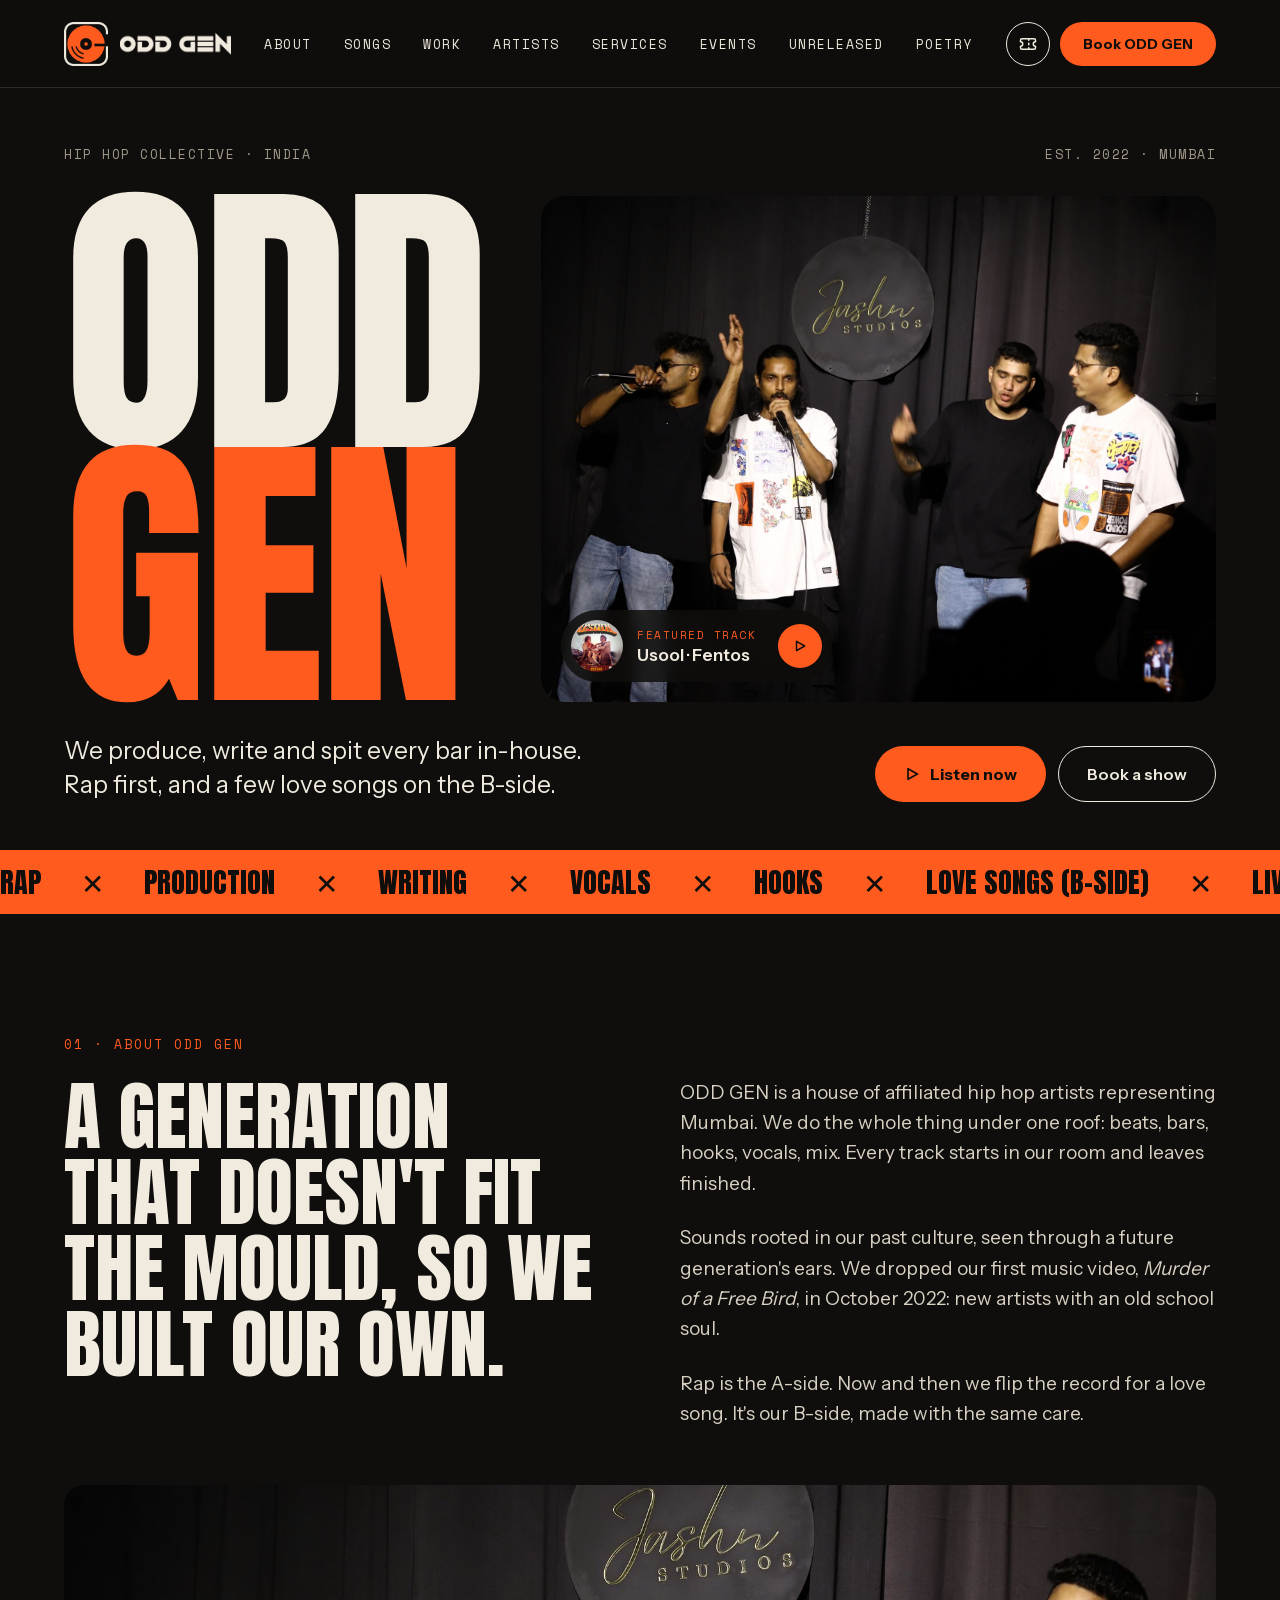
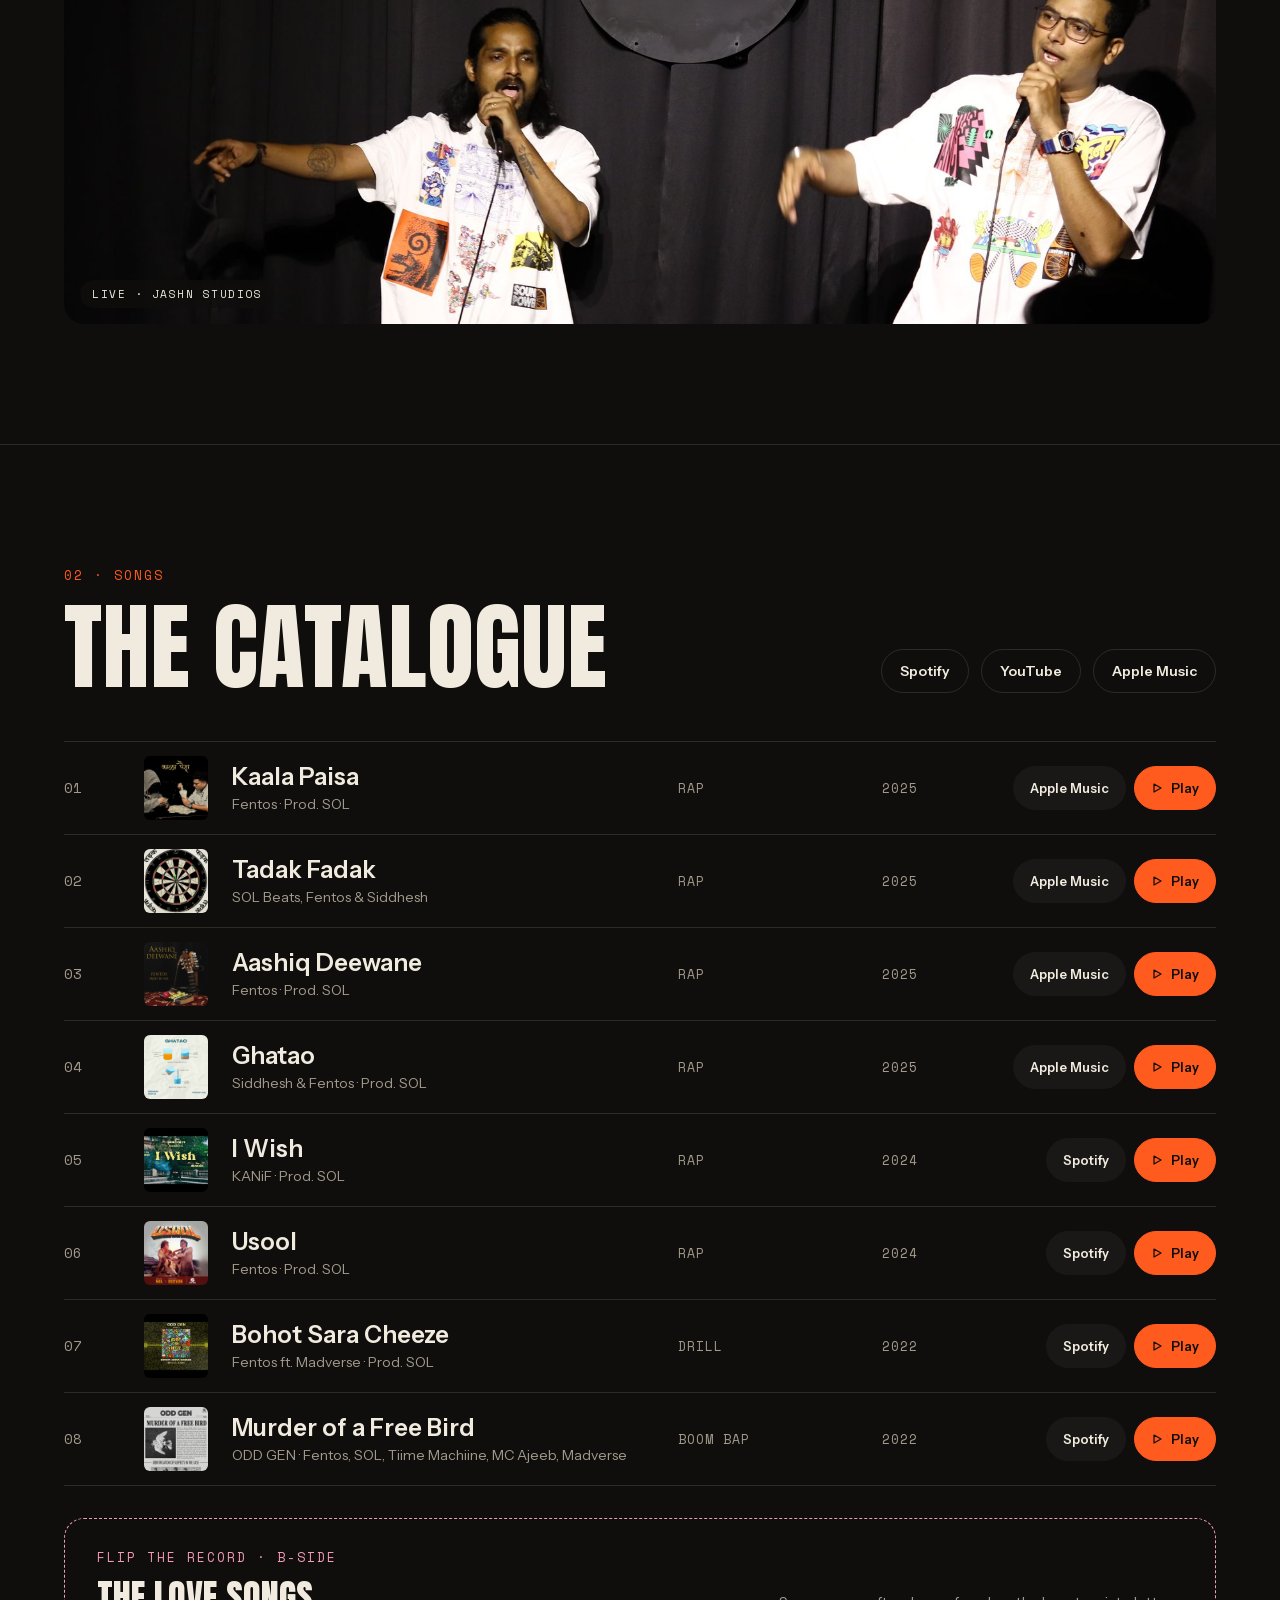
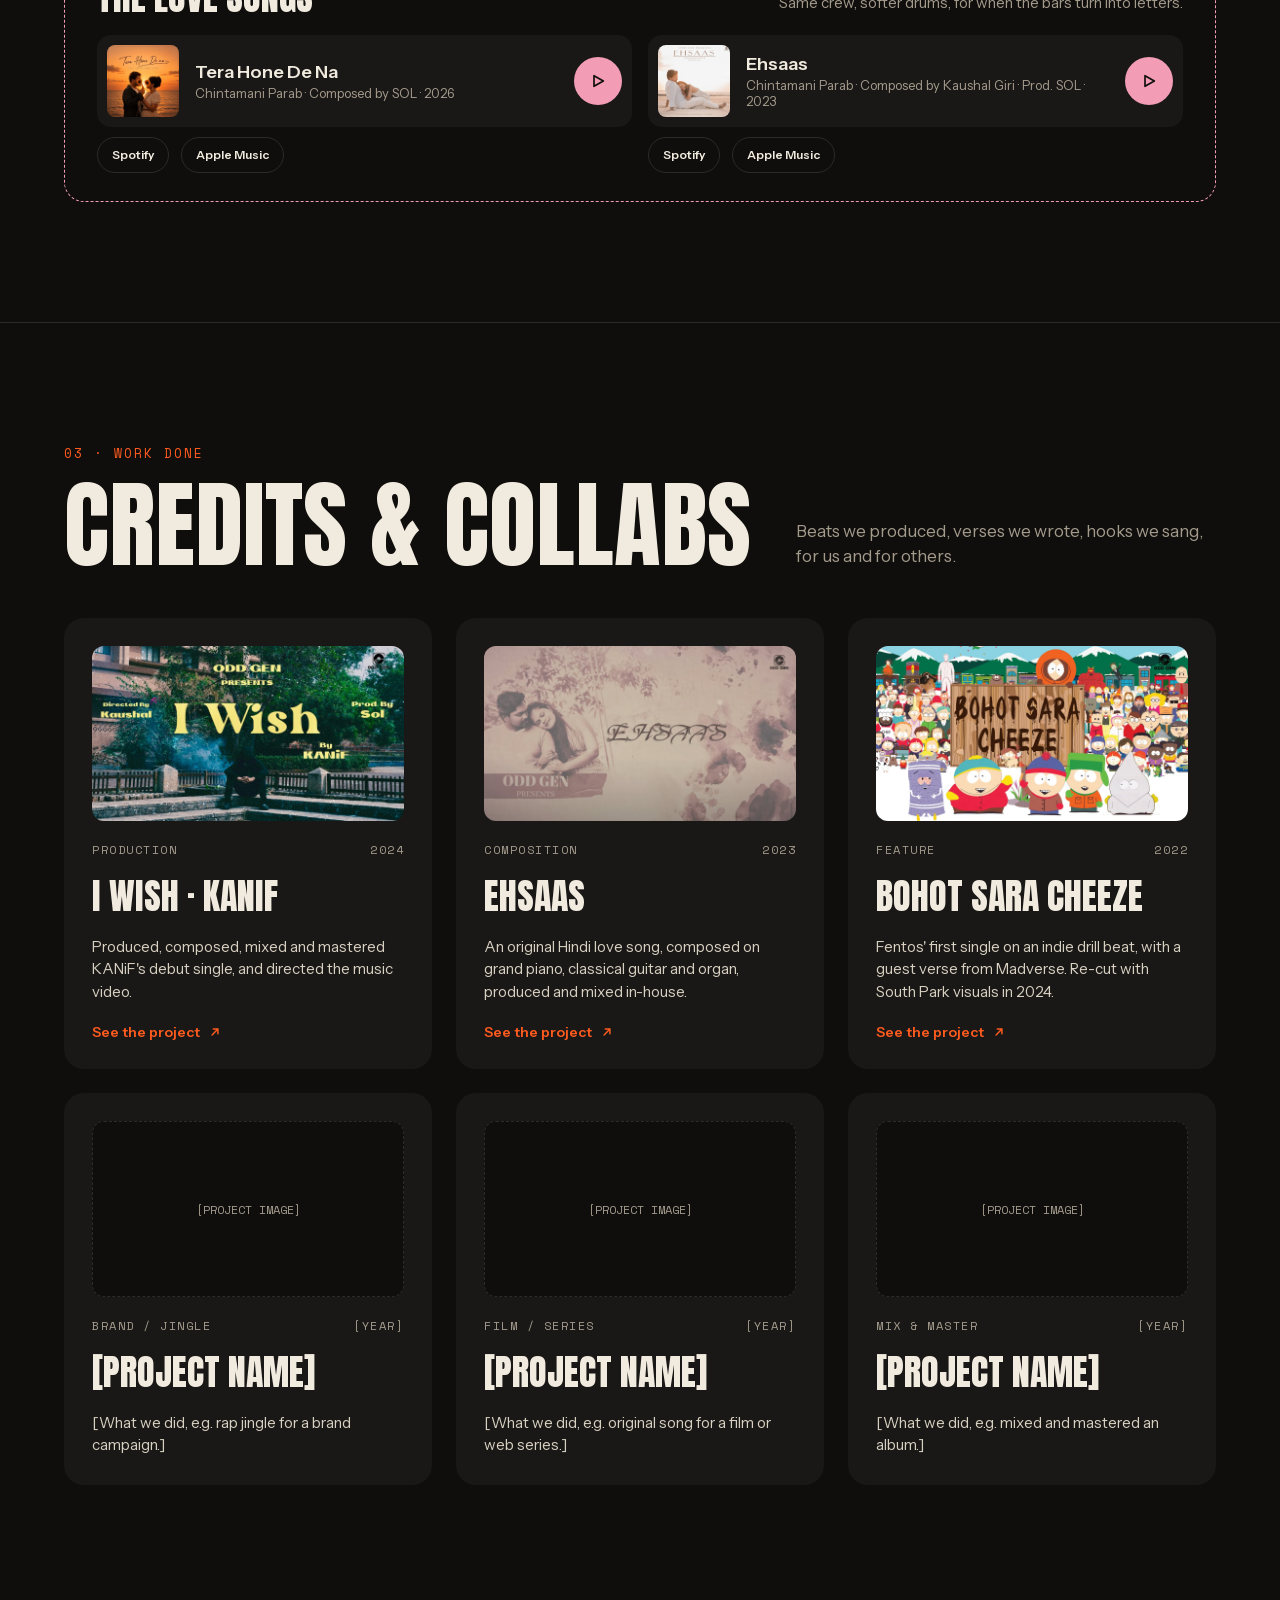
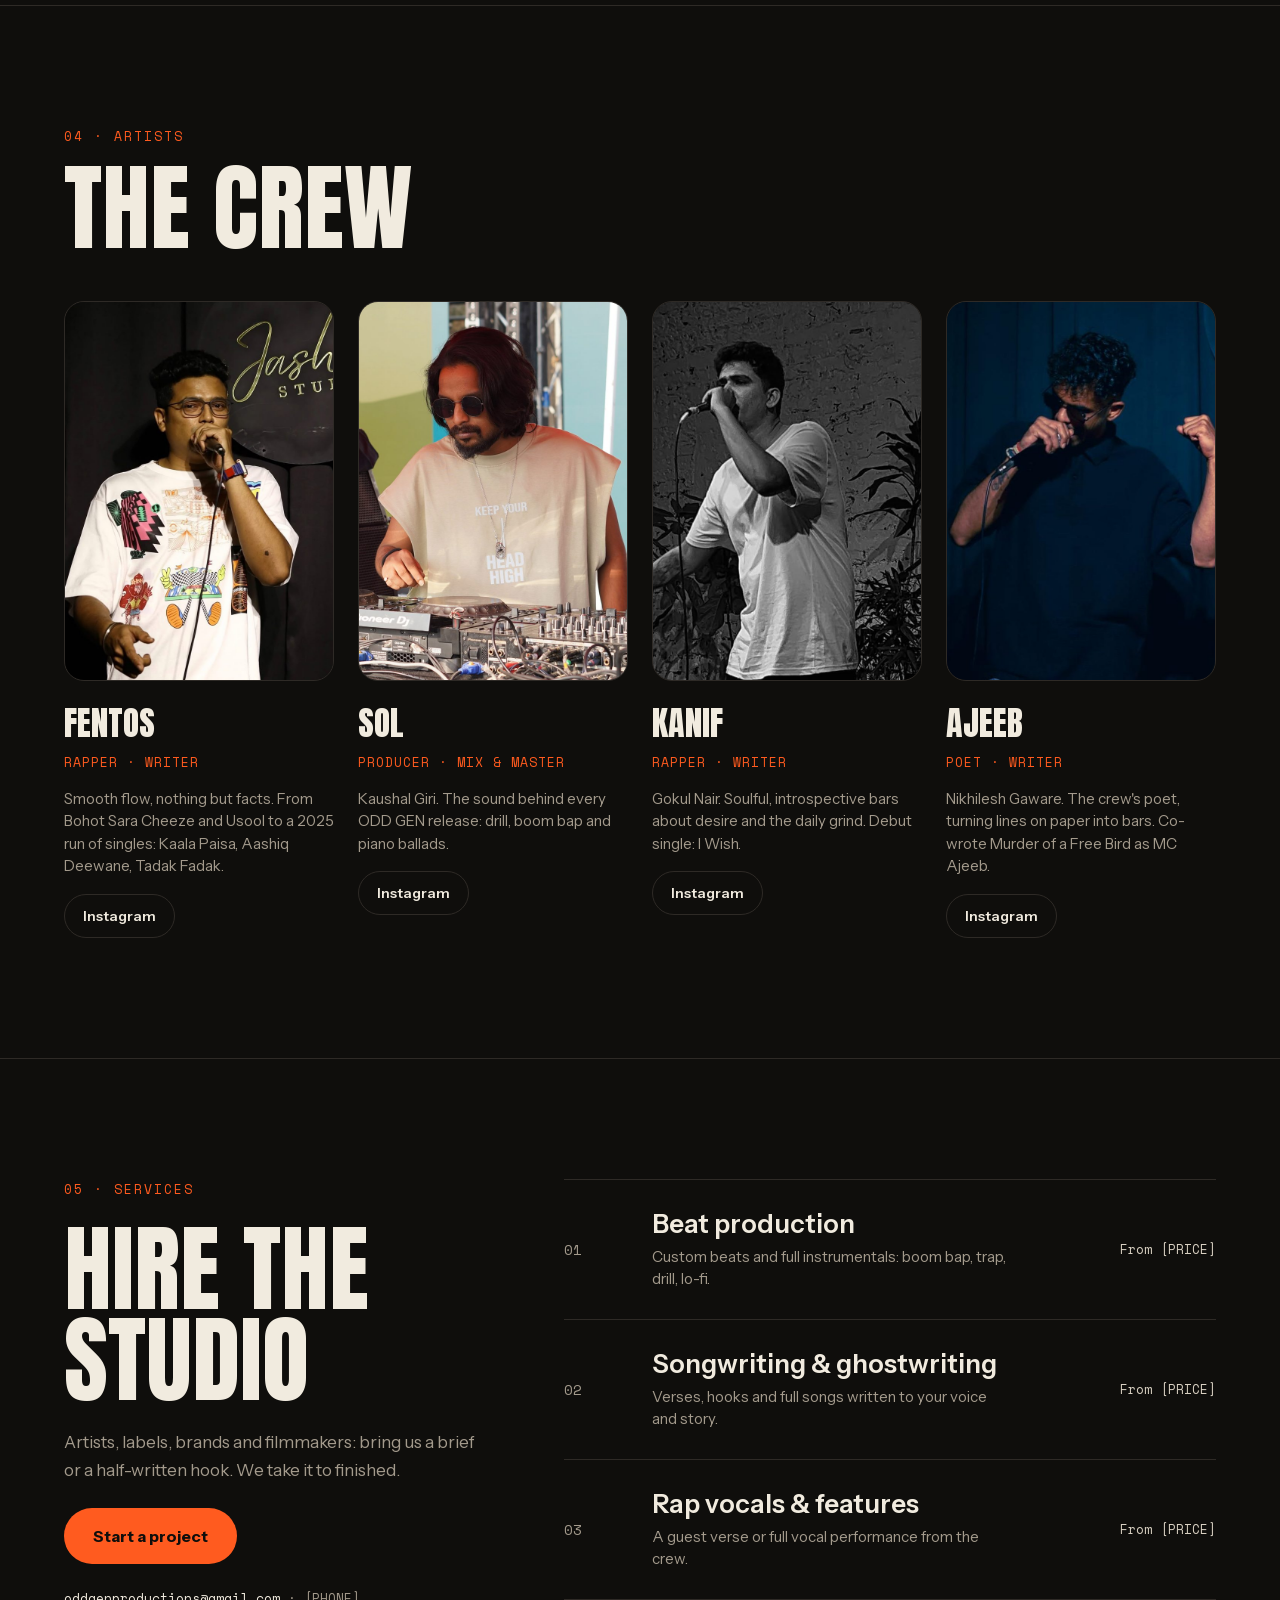
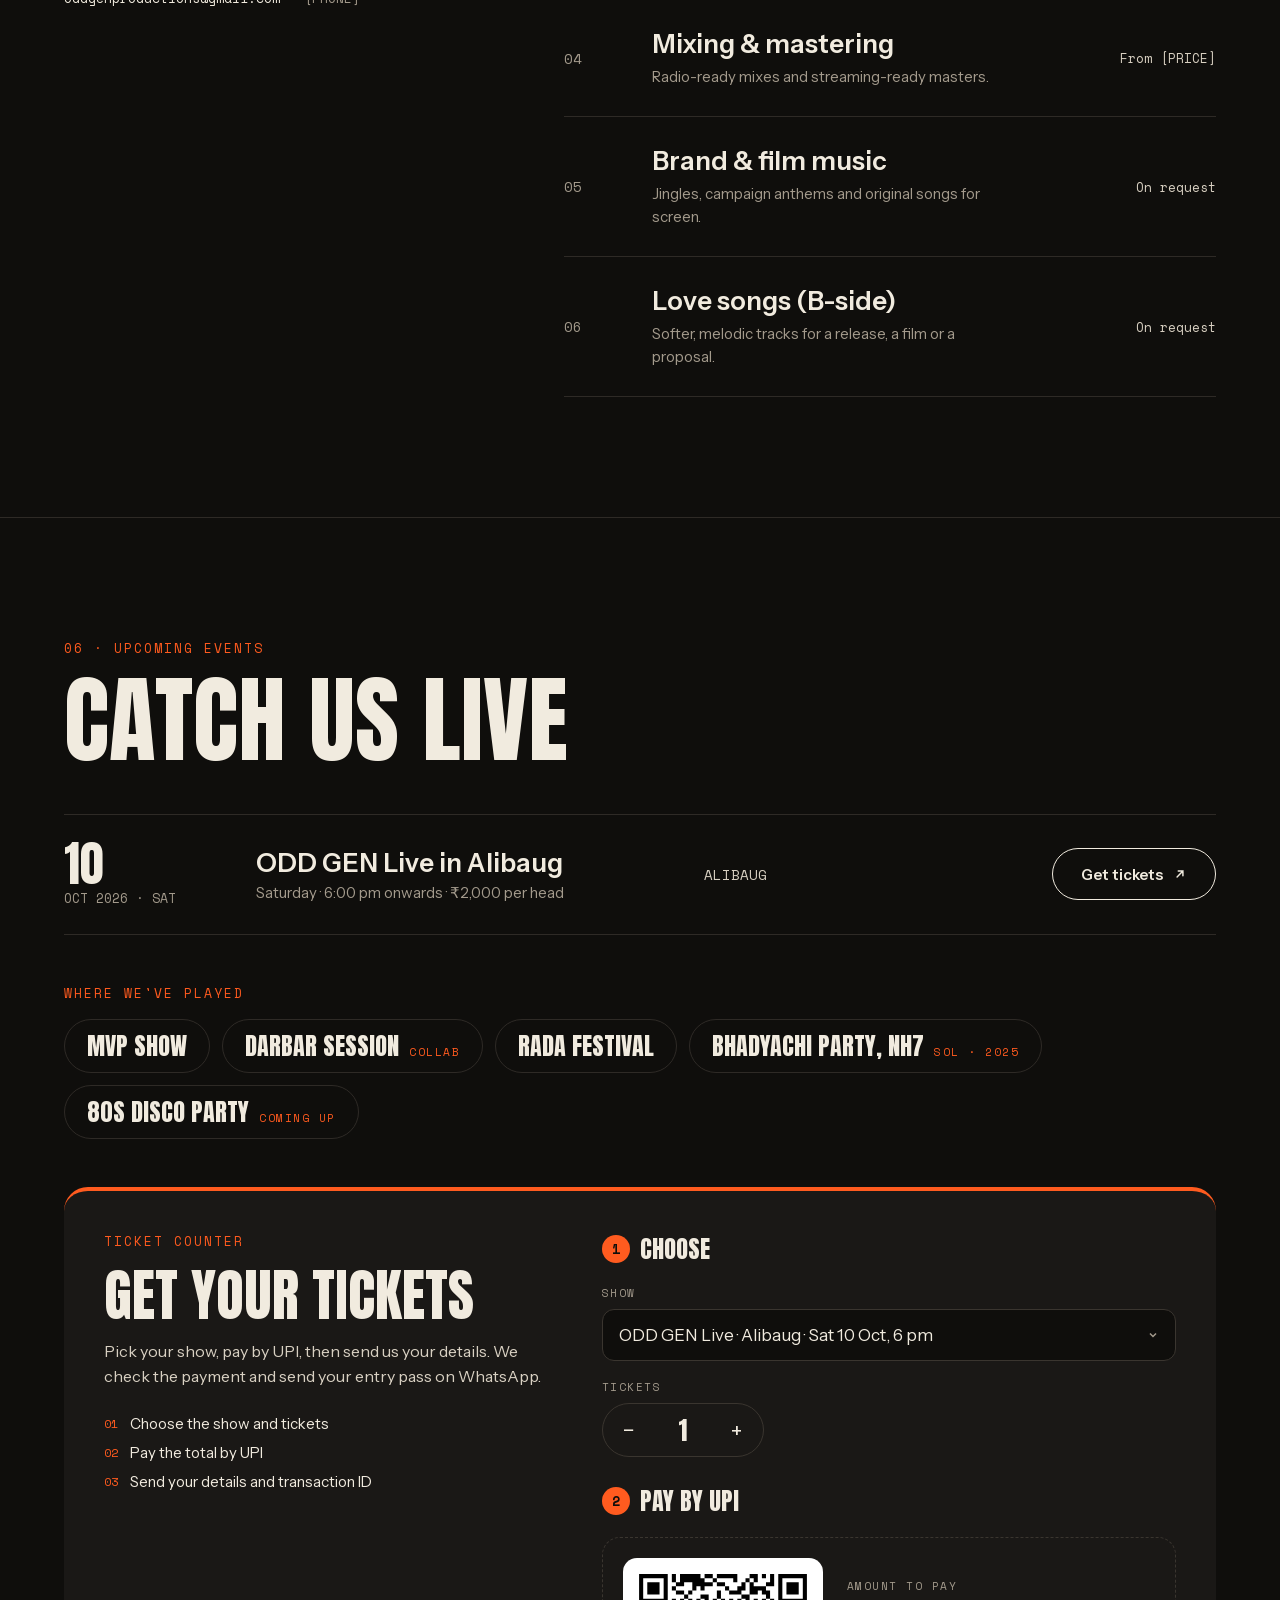
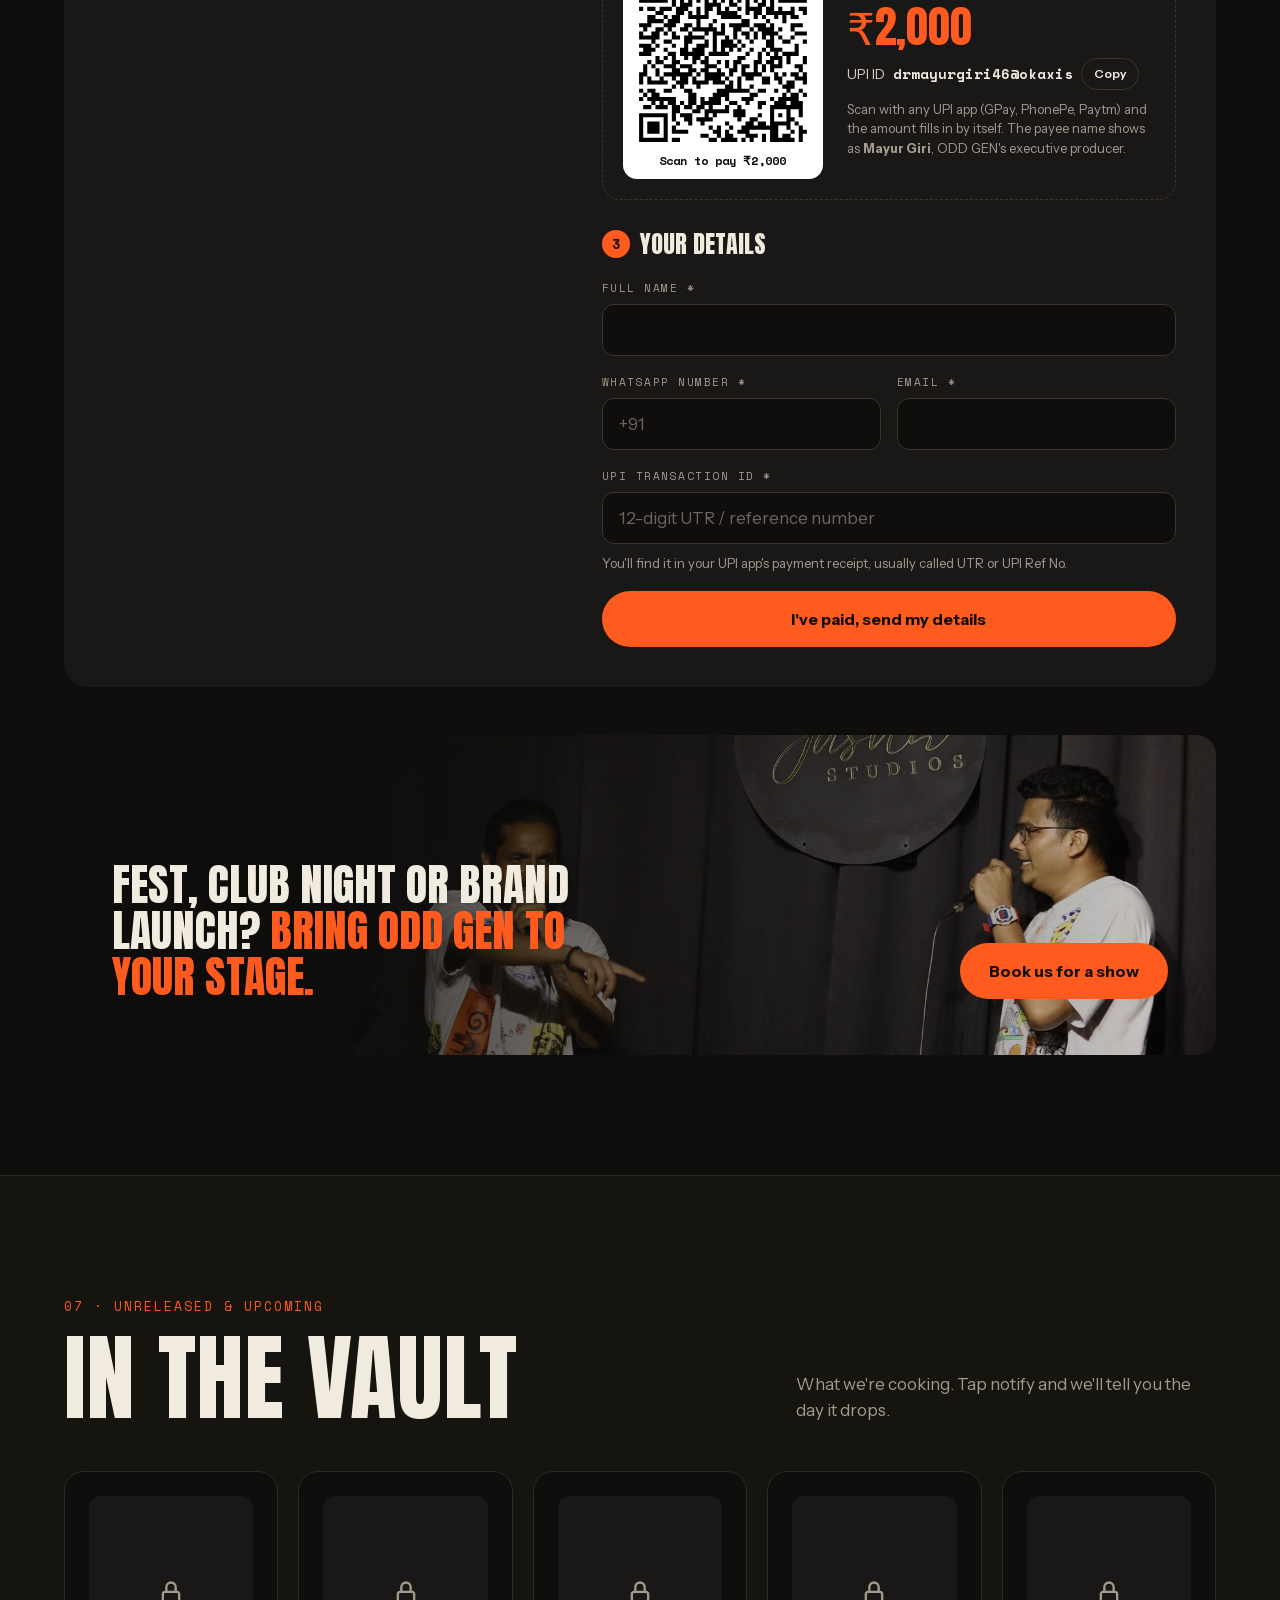
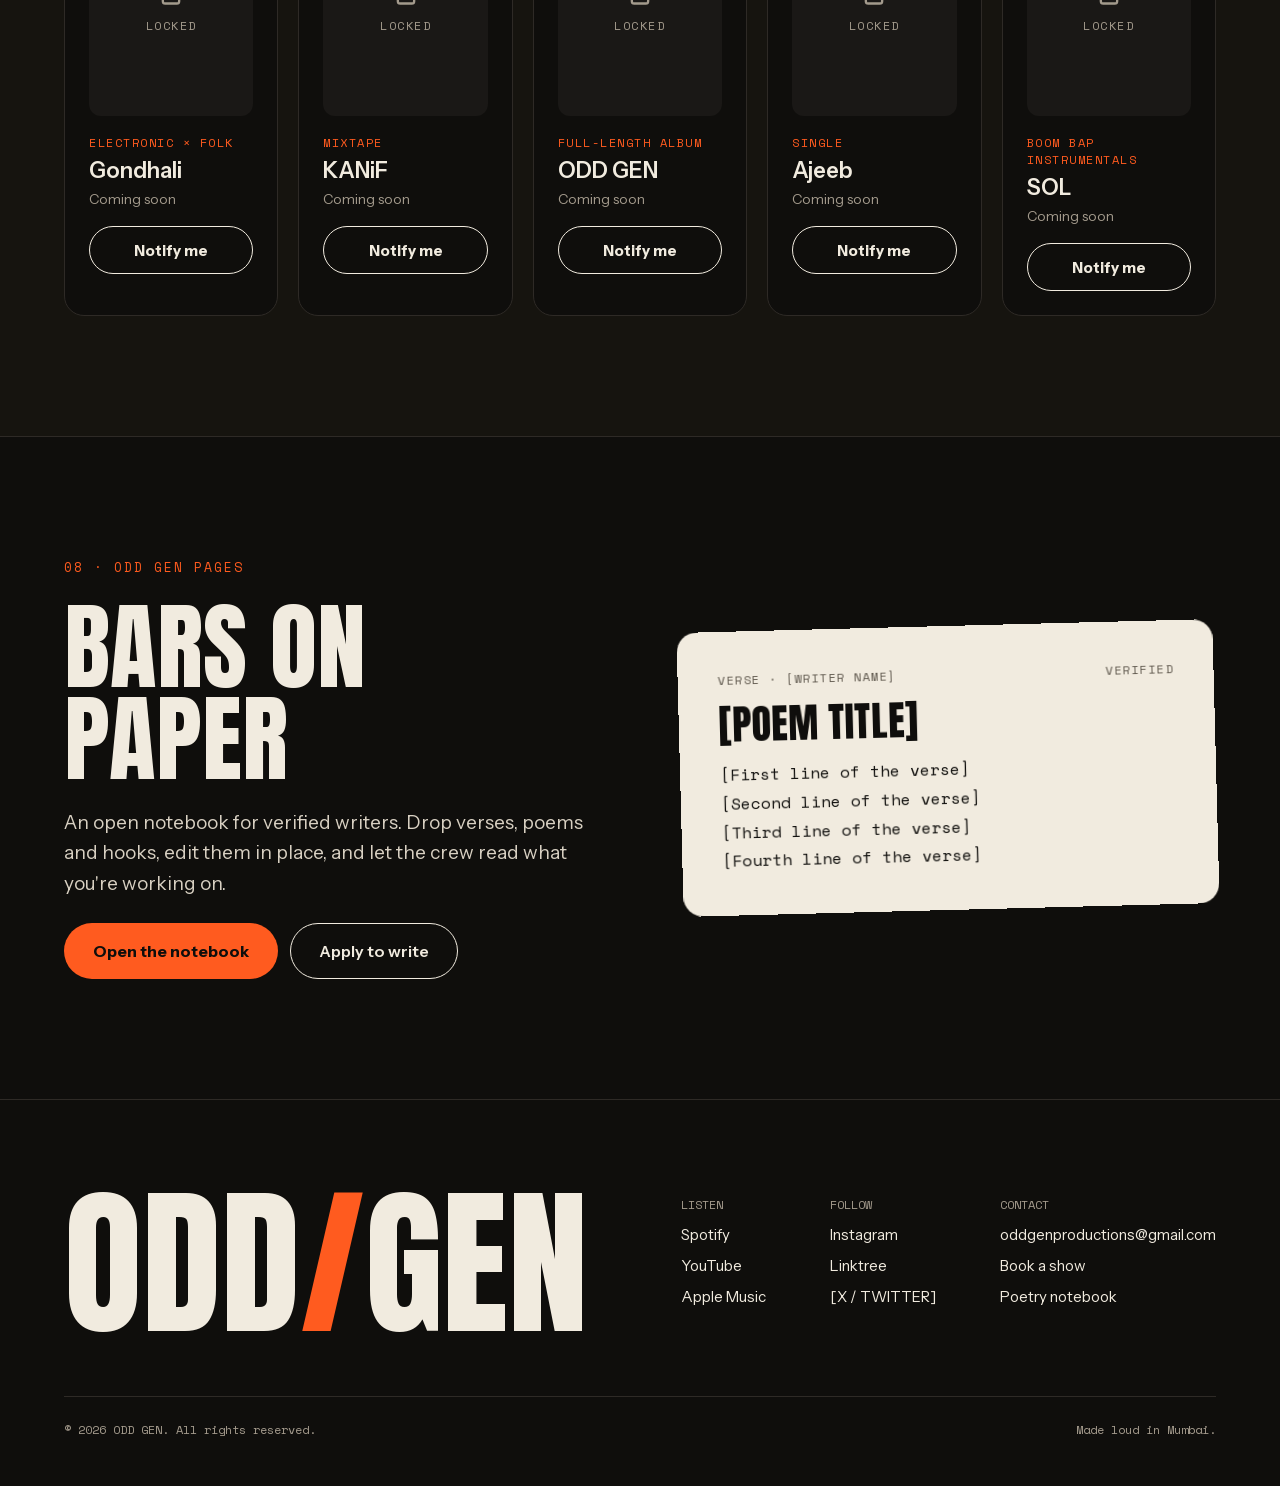
==== index.html @ 3bffc8e1 "Rebalance About: text beside the headline, photo as a full-width banner Co-Authored-By: Claude Opus " ====
<!DOCTYPE html>
<html lang="en">
<head>
<meta charset="utf-8">
<meta name="viewport" content="width=device-width, initial-scale=1">
<title>ODD GEN | Hip hop collective, Mumbai</title>
<meta name="description" content="ODD GEN is a hip hop collective from Mumbai. We produce, write and spit every bar in-house. Rap first, and a few love songs on the B-side.">
<meta property="og:title" content="ODD GEN">
<meta property="og:description" content="Hip hop collective from Mumbai. Beats, bars, hooks, vocals, mix: all in-house.">
<meta property="og:image" content="https://oddgen.in/assets/live-crew.jpg">
<meta property="og:url" content="https://oddgen.in/">
<meta property="og:type" content="website">
<meta name="twitter:card" content="summary_large_image">
<link rel="canonical" href="https://oddgen.in/">
<meta name="theme-color" content="#0F0E0C">
<script>
try {
  if (!matchMedia('(prefers-reduced-motion: reduce)').matches && !sessionStorage.getItem('og-intro')) {
    document.documentElement.classList.add('intro-on', 'intro-hero');
    sessionStorage.setItem('og-intro', '1');
  }
} catch (e) {}
</script>
<link rel="icon" type="image/png" href="assets/favicon.png">
<link rel="apple-touch-icon" href="assets/logo-full.png">
<link rel="stylesheet" href="styles.css?v=202610050030">
</head>
<body>

<!-- INTRO -->
<div class="intro" aria-hidden="true">
  <div class="intro-logo">
    <span class="mark"><span class="mark-frame"></span><span class="mark-disc"></span></span>
    <span class="wordmark"></span>
    <span class="intro-bar"></span>
  </div>
</div>

<!-- NAV -->
<header class="site-header">
  <a href="#top" class="logo" aria-label="ODD GEN · home"><span class="mark" aria-hidden="true"><span class="mark-frame"></span><span class="mark-disc"></span></span><span class="wordmark" aria-hidden="true"></span></a>
  <nav class="site-nav" aria-label="Main">
    <a href="#about">About</a>
    <a href="#songs">Songs</a>
    <a href="#work">Work</a>
    <a href="#artists">Artists</a>
    <a href="#services">Services</a>
    <a href="#events">Events</a>
    <a href="#unreleased">Unreleased</a>
    <a href="poetry.html">Poetry</a>
  </nav>
  <div class="header-actions">
    <a href="#tickets" class="btn btn-ghost header-tickets" aria-label="Get tickets"><svg width="18" height="18" viewBox="0 0 24 24" fill="none" stroke="currentColor" stroke-width="2" stroke-linecap="round" stroke-linejoin="round" aria-hidden="true"><path d="M2 9a3 3 0 0 1 0 6v2a2 2 0 0 0 2 2h16a2 2 0 0 0 2-2v-2a3 3 0 0 1 0-6V7a2 2 0 0 0-2-2H4a2 2 0 0 0-2 2Z"/><path d="M13 5v2M13 17v2M13 11v2"/></svg><span>Get tickets</span></a>
    <a href="book.html" class="btn btn-accent header-cta">Book ODD GEN</a>
  </div>
  <button type="button" class="menu-btn" aria-label="Open menu" aria-expanded="false" aria-controls="mobile-menu">
    <svg width="20" height="20" viewBox="0 0 24 24" fill="none" stroke="currentColor" stroke-width="2" stroke-linecap="round" aria-hidden="true"><path d="M4 7h16M4 12h16M4 17h16"/></svg>
  </button>
</header>
<nav id="mobile-menu" class="mobile-menu" aria-label="Mobile">
  <a href="#about">About</a>
  <a href="#songs">Songs</a>
  <a href="#work">Work</a>
  <a href="#artists">Artists</a>
  <a href="#services">Services</a>
  <a href="#events">Events</a>
  <a href="#unreleased">Unreleased</a>
  <a href="poetry.html">Poetry</a>
  <a href="#tickets">Tickets</a>
  <a href="book.html" class="btn btn-accent">Book ODD GEN</a>
</nav>

<main>
<!-- HERO -->
<section id="top" class="hero">
  <div class="hero-meta">
    <span>Hip hop collective · India</span>
    <span>Est. 2022 · Mumbai</span>
  </div>
  <div class="hero-main">
    <h1>Odd<br><span class="accent">Gen</span></h1>
    <figure class="hero-photo">
      <img src="assets/live-crew.jpg" alt="The ODD GEN crew performing live at Jashn Studios">
      <button type="button" class="now-playing" data-video="Au12mCFmD40" data-title="FENTOS · Usool">
        <img src="assets/covers/usool.jpg" alt="">
        <span><span class="np-label">Featured track</span><span class="np-title">Usool · Fentos</span></span>
        <span class="icon-btn np-play" aria-hidden="true"><svg width="14" height="14" viewBox="0 0 24 24" fill="none" stroke="currentColor" stroke-width="2.5" stroke-linejoin="round"><path d="M6 4l14 8-14 8z"/></svg></span>
      </button>
    </figure>
  </div>
  <div class="hero-foot">
    <p>We produce, write and spit every bar in-house. Rap first, and a few love songs on the B-side.</p>
    <div class="hero-actions">
      <a href="#songs" class="btn btn-accent"><svg width="16" height="16" viewBox="0 0 24 24" fill="none" stroke="currentColor" stroke-width="2.5" stroke-linejoin="round" aria-hidden="true"><path d="M6 4l14 8-14 8z"/></svg>Listen now</a>
      <a href="book.html" class="btn btn-ghost">Book a show</a>
    </div>
  </div>
</section>

<!-- TICKER -->
<div class="ticker" aria-hidden="true">
  <div class="ticker-track">
    <span>Rap</span><span>✕</span><span>Production</span><span>✕</span><span>Writing</span><span>✕</span><span>Vocals</span><span>✕</span><span>Hooks</span><span>✕</span><span>Love songs (B-side)</span><span>✕</span><span>Live</span><span>✕</span>
    <span>Rap</span><span>✕</span><span>Production</span><span>✕</span><span>Writing</span><span>✕</span><span>Vocals</span><span>✕</span><span>Hooks</span><span>✕</span><span>Love songs (B-side)</span><span>✕</span><span>Live</span><span>✕</span>
  </div>
</div>

<!-- ABOUT -->
<section id="about" class="section about">
  <div style="display:flex;flex-direction:column;gap:24px">
    <div class="eyebrow">01 · About ODD GEN</div>
    <h2>A generation that doesn't fit the mould, so we built our own.</h2>
  </div>
  <div class="about-copy">
    <p>ODD GEN is a house of affiliated hip hop artists representing Mumbai. We do the whole thing under one roof: beats, bars, hooks, vocals, mix. Every track starts in our room and leaves finished.</p>
    <p>Sounds rooted in our past culture, seen through a future generation's ears. We dropped our first music video, <em>Murder of a Free Bird</em>, in October 2022: new artists with an old school soul.</p>
    <p>Rap is the A-side. Now and then we flip the record for a love song. It's our B-side, made with the same care.</p>
  </div>
  <figure class="photo about-photo"><img src="assets/live-duo.jpg" alt="Two ODD GEN artists trading verses on stage" loading="lazy"><figcaption>Live · Jashn Studios</figcaption></figure>
</section>

<!-- SONGS -->
<section id="songs" class="section">
  <div class="section-head">
    <div>
      <div class="eyebrow">02 · Songs</div>
      <h2 class="h-xl">The catalogue</h2>
    </div>
    <div class="platforms">
      <a class="pill" href="https://open.spotify.com/search/ODD%20GEN" target="_blank" rel="noopener">Spotify</a>
      <a class="pill" href="https://www.youtube.com/playlist?list=PLjOAgiTcfk_no54uvp8D4VbUDnW-oP8Vu" target="_blank" rel="noopener">YouTube</a>
      <a class="pill" href="https://music.apple.com/in/search?term=ODD%20GEN" target="_blank" rel="noopener">Apple Music</a>
    </div>
  </div>

  <div class="tracks">
    <div class="track">
      <div class="track-n">01</div>
      <button type="button" class="track-thumb" data-video="KUOtUF87R2Y" data-title="FENTOS · Kaala Paisa"><img src="assets/covers/kaala-paisa.jpg" alt="Play Kaala Paisa" loading="lazy"></button>
      <div><div class="track-title">Kaala Paisa</div><div class="track-credit">Fentos · Prod. SOL</div></div>
      <div class="track-kind">Rap</div>
      <div class="track-year">2025</div>
      <div class="track-actions">
        <a class="pill pill-solid" href="https://music.apple.com/in/album/kaala-paisa/1838008343?i=1838008345" target="_blank" rel="noopener">Apple Music</a>
        <button type="button" class="pill pill-solid play" data-video="KUOtUF87R2Y" data-title="FENTOS · Kaala Paisa"><svg width="12" height="12" viewBox="0 0 24 24" fill="none" stroke="currentColor" stroke-width="2.5" stroke-linejoin="round" aria-hidden="true"><path d="M6 4l14 8-14 8z"/></svg>Play</button>
        <button type="button" class="icon-btn pill-solid" aria-label="Play Kaala Paisa" data-video="KUOtUF87R2Y" data-title="FENTOS · Kaala Paisa"><svg width="14" height="14" viewBox="0 0 24 24" fill="none" stroke="currentColor" stroke-width="2.5" stroke-linejoin="round" aria-hidden="true"><path d="M6 4l14 8-14 8z"/></svg></button>
      </div>
    </div>
    <div class="track">
      <div class="track-n">02</div>
      <button type="button" class="track-thumb" data-video="vntExGPKAhA" data-title="SOL Beats, Fentos &amp; Siddhesh · Tadak Fadak"><img src="assets/covers/tadak-fadak.jpg" alt="Play Tadak Fadak" loading="lazy"></button>
      <div><div class="track-title">Tadak Fadak</div><div class="track-credit">SOL Beats, Fentos &amp; Siddhesh</div></div>
      <div class="track-kind">Rap</div>
      <div class="track-year">2025</div>
      <div class="track-actions">
        <a class="pill pill-solid" href="https://music.apple.com/in/album/tadak-fadak/1820405159?i=1820405160" target="_blank" rel="noopener">Apple Music</a>
        <button type="button" class="pill pill-solid play" data-video="vntExGPKAhA" data-title="SOL Beats, Fentos &amp; Siddhesh · Tadak Fadak"><svg width="12" height="12" viewBox="0 0 24 24" fill="none" stroke="currentColor" stroke-width="2.5" stroke-linejoin="round" aria-hidden="true"><path d="M6 4l14 8-14 8z"/></svg>Play</button>
        <button type="button" class="icon-btn pill-solid" aria-label="Play Tadak Fadak" data-video="vntExGPKAhA" data-title="SOL Beats, Fentos &amp; Siddhesh · Tadak Fadak"><svg width="14" height="14" viewBox="0 0 24 24" fill="none" stroke="currentColor" stroke-width="2.5" stroke-linejoin="round" aria-hidden="true"><path d="M6 4l14 8-14 8z"/></svg></button>
      </div>
    </div>
    <div class="track">
      <div class="track-n">03</div>
      <button type="button" class="track-thumb" data-video="TMkIa7NKzHs" data-title="FENTOS · Aashiq Deewane"><img src="assets/covers/aashiq-deewane.jpg" alt="Play Aashiq Deewane" loading="lazy"></button>
      <div><div class="track-title">Aashiq Deewane</div><div class="track-credit">Fentos · Prod. SOL</div></div>
      <div class="track-kind">Rap</div>
      <div class="track-year">2025</div>
      <div class="track-actions">
        <a class="pill pill-solid" href="https://music.apple.com/in/album/aashiq-deewane/1812306754?i=1812306755" target="_blank" rel="noopener">Apple Music</a>
        <button type="button" class="pill pill-solid play" data-video="TMkIa7NKzHs" data-title="FENTOS · Aashiq Deewane"><svg width="12" height="12" viewBox="0 0 24 24" fill="none" stroke="currentColor" stroke-width="2.5" stroke-linejoin="round" aria-hidden="true"><path d="M6 4l14 8-14 8z"/></svg>Play</button>
        <button type="button" class="icon-btn pill-solid" aria-label="Play Aashiq Deewane" data-video="TMkIa7NKzHs" data-title="FENTOS · Aashiq Deewane"><svg width="14" height="14" viewBox="0 0 24 24" fill="none" stroke="currentColor" stroke-width="2.5" stroke-linejoin="round" aria-hidden="true"><path d="M6 4l14 8-14 8z"/></svg></button>
      </div>
    </div>
    <div class="track">
      <div class="track-n">04</div>
      <button type="button" class="track-thumb" data-video="7YqGWq3Hs2A" data-title="Siddhesh &amp; Fentos · Ghatao"><img src="assets/covers/ghatao.jpg" alt="Play Ghatao" loading="lazy"></button>
      <div><div class="track-title">Ghatao</div><div class="track-credit">Siddhesh &amp; Fentos · Prod. SOL</div></div>
      <div class="track-kind">Rap</div>
      <div class="track-year">2025</div>
      <div class="track-actions">
        <a class="pill pill-solid" href="https://music.apple.com/in/album/ghatao/1792849738?i=1792849739" target="_blank" rel="noopener">Apple Music</a>
        <button type="button" class="pill pill-solid play" data-video="7YqGWq3Hs2A" data-title="Siddhesh &amp; Fentos · Ghatao"><svg width="12" height="12" viewBox="0 0 24 24" fill="none" stroke="currentColor" stroke-width="2.5" stroke-linejoin="round" aria-hidden="true"><path d="M6 4l14 8-14 8z"/></svg>Play</button>
        <button type="button" class="icon-btn pill-solid" aria-label="Play Ghatao" data-video="7YqGWq3Hs2A" data-title="Siddhesh &amp; Fentos · Ghatao"><svg width="14" height="14" viewBox="0 0 24 24" fill="none" stroke="currentColor" stroke-width="2.5" stroke-linejoin="round" aria-hidden="true"><path d="M6 4l14 8-14 8z"/></svg></button>
      </div>
    </div>
    <div class="track">
      <div class="track-n">05</div>
      <button type="button" class="track-thumb" data-video="nUYC93jWKeY" data-title="KANiF · I Wish"><img src="assets/thumbs/nUYC93jWKeY-hqdefault.jpg" alt="Watch I Wish" loading="lazy"></button>
      <div><div class="track-title">I Wish</div><div class="track-credit">KANiF · Prod. SOL</div></div>
      <div class="track-kind">Rap</div>
      <div class="track-year">2024</div>
      <div class="track-actions">
        <a class="pill pill-solid" href="https://open.spotify.com/search/I%20Wish%20KANiF" target="_blank" rel="noopener">Spotify</a>
        <button type="button" class="pill pill-solid play" data-video="nUYC93jWKeY" data-title="KANiF · I Wish"><svg width="12" height="12" viewBox="0 0 24 24" fill="none" stroke="currentColor" stroke-width="2.5" stroke-linejoin="round" aria-hidden="true"><path d="M6 4l14 8-14 8z"/></svg>Play</button>
        <button type="button" class="icon-btn pill-solid" aria-label="Play I Wish" data-video="nUYC93jWKeY" data-title="KANiF · I Wish"><svg width="14" height="14" viewBox="0 0 24 24" fill="none" stroke="currentColor" stroke-width="2.5" stroke-linejoin="round" aria-hidden="true"><path d="M6 4l14 8-14 8z"/></svg></button>
      </div>
    </div>
    <div class="track">
      <div class="track-n">06</div>
      <button type="button" class="track-thumb" data-video="Au12mCFmD40" data-title="FENTOS · Usool"><img src="assets/covers/usool.jpg" alt="Watch Usool" loading="lazy"></button>
      <div><div class="track-title">Usool</div><div class="track-credit">Fentos · Prod. SOL</div></div>
      <div class="track-kind">Rap</div>
      <div class="track-year">2024</div>
      <div class="track-actions">
        <a class="pill pill-solid" href="https://open.spotify.com/track/2o0gYipmtRzUCsauXoAyxE" target="_blank" rel="noopener">Spotify</a>
        <button type="button" class="pill pill-solid play" data-video="Au12mCFmD40" data-title="FENTOS · Usool"><svg width="12" height="12" viewBox="0 0 24 24" fill="none" stroke="currentColor" stroke-width="2.5" stroke-linejoin="round" aria-hidden="true"><path d="M6 4l14 8-14 8z"/></svg>Play</button>
        <button type="button" class="icon-btn pill-solid" aria-label="Play Usool" data-video="Au12mCFmD40" data-title="FENTOS · Usool"><svg width="14" height="14" viewBox="0 0 24 24" fill="none" stroke="currentColor" stroke-width="2.5" stroke-linejoin="round" aria-hidden="true"><path d="M6 4l14 8-14 8z"/></svg></button>
      </div>
    </div>
    <div class="track">
      <div class="track-n">07</div>
      <button type="button" class="track-thumb" data-video="ISahNcQPWTU" data-title="FENTOS · Bohot Sara Cheeze ft. Madverse"><img src="assets/thumbs/ISahNcQPWTU-hqdefault.jpg" alt="Watch Bohot Sara Cheeze" loading="lazy"></button>
      <div><div class="track-title">Bohot Sara Cheeze</div><div class="track-credit">Fentos ft. Madverse · Prod. SOL</div></div>
      <div class="track-kind">Drill</div>
      <div class="track-year">2022</div>
      <div class="track-actions">
        <a class="pill pill-solid" href="https://open.spotify.com/search/Bohot%20Sara%20Cheeze%20Fentos" target="_blank" rel="noopener">Spotify</a>
        <button type="button" class="pill pill-solid play" data-video="ISahNcQPWTU" data-title="FENTOS · Bohot Sara Cheeze ft. Madverse"><svg width="12" height="12" viewBox="0 0 24 24" fill="none" stroke="currentColor" stroke-width="2.5" stroke-linejoin="round" aria-hidden="true"><path d="M6 4l14 8-14 8z"/></svg>Play</button>
        <button type="button" class="icon-btn pill-solid" aria-label="Play Bohot Sara Cheeze" data-video="ISahNcQPWTU" data-title="FENTOS · Bohot Sara Cheeze ft. Madverse"><svg width="14" height="14" viewBox="0 0 24 24" fill="none" stroke="currentColor" stroke-width="2.5" stroke-linejoin="round" aria-hidden="true"><path d="M6 4l14 8-14 8z"/></svg></button>
      </div>
    </div>
    <div class="track">
      <div class="track-n">08</div>
      <button type="button" class="track-thumb" data-video="QN-Ot30PjnA" data-title="ODD GEN · Murder of a Free Bird"><img src="assets/covers/murder-of-a-free-bird.jpg" alt="Watch Murder of a Free Bird" loading="lazy"></button>
      <div><div class="track-title">Murder of a Free Bird</div><div class="track-credit">ODD GEN · Fentos, SOL, Tiime Machiine, MC Ajeeb, Madverse</div></div>
      <div class="track-kind">Boom bap</div>
      <div class="track-year">2022</div>
      <div class="track-actions">
        <a class="pill pill-solid" href="https://open.spotify.com/track/7J85t6cHj6w9J0K5u5cEiw" target="_blank" rel="noopener">Spotify</a>
        <button type="button" class="pill pill-solid play" data-video="QN-Ot30PjnA" data-title="ODD GEN · Murder of a Free Bird"><svg width="12" height="12" viewBox="0 0 24 24" fill="none" stroke="currentColor" stroke-width="2.5" stroke-linejoin="round" aria-hidden="true"><path d="M6 4l14 8-14 8z"/></svg>Play</button>
        <button type="button" class="icon-btn pill-solid" aria-label="Play Murder of a Free Bird" data-video="QN-Ot30PjnA" data-title="ODD GEN · Murder of a Free Bird"><svg width="14" height="14" viewBox="0 0 24 24" fill="none" stroke="currentColor" stroke-width="2.5" stroke-linejoin="round" aria-hidden="true"><path d="M6 4l14 8-14 8z"/></svg></button>
      </div>
    </div>
  </div>

  <!-- B-SIDE -->
  <div class="b-side">
    <div class="b-side-head">
      <div style="display:flex;flex-direction:column;gap:12px">
        <div class="eyebrow">Flip the record · B-side</div>
        <h3>The love songs</h3>
      </div>
      <p>Same crew, softer drums, for when the bars turn into letters.</p>
    </div>
    <div class="b-side-cards">
      <div class="love-item">
        <button type="button" class="love-card" data-video="O1GyBOf4S1k" data-title="Chintamani Parab · Tera Hone De Na">
          <div class="cover"><img src="assets/covers/tera-hone-de-na.jpg" alt="Tera Hone De Na cover art" loading="lazy"></div>
          <div class="row">
            <div><div class="love-title">Tera Hone De Na</div><div class="love-credit">Chintamani Parab · Composed by SOL · 2026</div></div>
            <span class="icon-btn love-play" aria-hidden="true"><svg width="16" height="16" viewBox="0 0 24 24" fill="none" stroke="currentColor" stroke-width="2.5" stroke-linejoin="round"><path d="M6 4l14 8-14 8z"/></svg></span>
          </div>
        </button>
        <div class="platforms">
          <a class="pill" href="https://open.spotify.com/track/3GxQL5ouX4ZtyRxL9h5Q8q" target="_blank" rel="noopener">Spotify</a>
          <a class="pill" href="https://music.apple.com/in/album/tera-hone-de-na/6775921682?i=6775921683" target="_blank" rel="noopener">Apple Music</a>
        </div>
      </div>
      <div class="love-item">
        <button type="button" class="love-card" data-video="KHf9rS1ombM" data-title="Chintamani Parab · Ehsaas">
          <div class="cover"><img src="assets/covers/ehsaas.jpg" alt="Ehsaas cover art" loading="lazy"></div>
          <div class="row">
            <div><div class="love-title">Ehsaas</div><div class="love-credit">Chintamani Parab · Composed by Kaushal Giri · Prod. SOL · 2023</div></div>
            <span class="icon-btn love-play" aria-hidden="true"><svg width="16" height="16" viewBox="0 0 24 24" fill="none" stroke="currentColor" stroke-width="2.5" stroke-linejoin="round"><path d="M6 4l14 8-14 8z"/></svg></span>
          </div>
        </button>
        <div class="platforms">
          <a class="pill" href="https://open.spotify.com/track/4rmS0VpCGQIvZyi7SSL0hW" target="_blank" rel="noopener">Spotify</a>
          <a class="pill" href="https://music.apple.com/in/album/ehsaas/1688785842" target="_blank" rel="noopener">Apple Music</a>
        </div>
      </div>
    </div>
  </div>
</section>

<!-- WORK DONE -->
<section id="work" class="section">
  <div class="section-head">
    <div>
      <div class="eyebrow">03 · Work done</div>
      <h2 class="h-xl">Credits &amp; collabs</h2>
    </div>
    <p class="lede">Beats we produced, verses we wrote, hooks we sang, for us and for others.</p>
  </div>
  <div class="grid-3 scroller">
    <div class="work-card">
      <div class="work-art"><img src="assets/thumbs/nUYC93jWKeY-maxresdefault.jpg" alt="I Wish music video" loading="lazy"></div>
      <div class="work-meta"><span>Production</span><span>2024</span></div>
      <div class="work-title">I Wish · KANiF</div>
      <div class="work-desc">Produced, composed, mixed and mastered KANiF's debut single, and directed the music video.</div>
      <a class="work-link" href="https://www.youtube.com/watch?v=nUYC93jWKeY" target="_blank" rel="noopener">See the project <svg width="14" height="14" viewBox="0 0 24 24" fill="none" stroke="currentColor" stroke-width="2.5" stroke-linecap="round" aria-hidden="true"><path d="M7 17L17 7M9 7h8v8"/></svg></a>
    </div>
    <div class="work-card">
      <div class="work-art"><img src="assets/thumbs/KHf9rS1ombM-maxresdefault.jpg" alt="Ehsaas music video" loading="lazy"></div>
      <div class="work-meta"><span>Composition</span><span>2023</span></div>
      <div class="work-title">Ehsaas</div>
      <div class="work-desc">An original Hindi love song, composed on grand piano, classical guitar and organ, produced and mixed in-house.</div>
      <a class="work-link" href="https://www.youtube.com/watch?v=KHf9rS1ombM" target="_blank" rel="noopener">See the project <svg width="14" height="14" viewBox="0 0 24 24" fill="none" stroke="currentColor" stroke-width="2.5" stroke-linecap="round" aria-hidden="true"><path d="M7 17L17 7M9 7h8v8"/></svg></a>
    </div>
    <div class="work-card">
      <div class="work-art"><img src="assets/thumbs/4Aed5jdiLXI-maxresdefault.jpg" alt="Bohot Sara Cheeze South Park cut" loading="lazy"></div>
      <div class="work-meta"><span>Feature</span><span>2022</span></div>
      <div class="work-title">Bohot Sara Cheeze</div>
      <div class="work-desc">Fentos' first single on an indie drill beat, with a guest verse from Madverse. Re-cut with South Park visuals in 2024.</div>
      <a class="work-link" href="https://www.youtube.com/watch?v=4Aed5jdiLXI" target="_blank" rel="noopener">See the project <svg width="14" height="14" viewBox="0 0 24 24" fill="none" stroke="currentColor" stroke-width="2.5" stroke-linecap="round" aria-hidden="true"><path d="M7 17L17 7M9 7h8v8"/></svg></a>
    </div>
    <div class="work-card">
      <div class="work-art work-art-empty">[PROJECT IMAGE]</div>
      <div class="work-meta"><span>Brand / Jingle</span><span>[YEAR]</span></div>
      <div class="work-title">[PROJECT NAME]</div>
      <div class="work-desc">[What we did, e.g. rap jingle for a brand campaign.]</div>
    </div>
    <div class="work-card">
      <div class="work-art work-art-empty">[PROJECT IMAGE]</div>
      <div class="work-meta"><span>Film / Series</span><span>[YEAR]</span></div>
      <div class="work-title">[PROJECT NAME]</div>
      <div class="work-desc">[What we did, e.g. original song for a film or web series.]</div>
    </div>
    <div class="work-card">
      <div class="work-art work-art-empty">[PROJECT IMAGE]</div>
      <div class="work-meta"><span>Mix &amp; master</span><span>[YEAR]</span></div>
      <div class="work-title">[PROJECT NAME]</div>
      <div class="work-desc">[What we did, e.g. mixed and mastered an album.]</div>
    </div>
  </div>
</section>

<!-- ARTISTS -->
<section id="artists" class="section">
  <div class="section-head">
    <div>
      <div class="eyebrow">04 · Artists</div>
      <h2 class="h-xl">The crew</h2>
    </div>
  </div>
  <div class="grid-4 scroller">
    <div class="artist">
      <div class="artist-photo has-photo"><img src="assets/crew/fentos.jpg?v=2" alt="Fentos on the mic at Jashn Studios" loading="lazy" width="800" height="1000"></div>
      <div><div class="artist-name">Fentos</div><div class="artist-role">Rapper · Writer</div></div>
      <div class="artist-bio">Smooth flow, nothing but facts. From Bohot Sara Cheeze and Usool to a 2025 run of singles: Kaala Paisa, Aashiq Deewane, Tadak Fadak.</div>
      <div class="artist-links"><a class="pill" href="https://www.instagram.com/chintamani_parab/" target="_blank" rel="noopener">Instagram</a></div>
    </div>
    <div class="artist">
      <div class="artist-photo has-photo"><img src="assets/crew/sol.jpg" alt="SOL (Kaushal Giri) behind the decks" loading="lazy" width="800" height="1000"></div>
      <div><div class="artist-name">SOL</div><div class="artist-role">Producer · Mix &amp; master</div></div>
      <div class="artist-bio">Kaushal Giri. The sound behind every ODD GEN release: drill, boom bap and piano ballads.</div>
      <div class="artist-links"><a class="pill" href="https://www.instagram.com/solivagant_heart/" target="_blank" rel="noopener">Instagram</a></div>
    </div>
    <div class="artist">
      <div class="artist-photo has-photo"><img src="assets/crew/kanif.jpg" alt="KANiF performing live" loading="lazy" width="800" height="1000"></div>
      <div><div class="artist-name">KANiF</div><div class="artist-role">Rapper · Writer</div></div>
      <div class="artist-bio">Gokul Nair. Soulful, introspective bars about desire and the daily grind. Debut single: I Wish.</div>
      <div class="artist-links"><a class="pill" href="https://www.instagram.com/gokul.nair10/" target="_blank" rel="noopener">Instagram</a></div>
    </div>
    <div class="artist">
      <div class="artist-photo has-photo"><img src="assets/crew/ajeeb.jpg" alt="Ajeeb on the mic at Jashn Studios" loading="lazy" width="800" height="1000"></div>
      <div><div class="artist-name">Ajeeb</div><div class="artist-role">Poet · Writer</div></div>
      <div class="artist-bio">Nikhilesh Gaware. The crew's poet, turning lines on paper into bars. Co-wrote Murder of a Free Bird as MC Ajeeb.</div>
      <div class="artist-links"><a class="pill" href="https://www.instagram.com/nikhilesh.gaware/" target="_blank" rel="noopener">Instagram</a></div>
    </div>
  </div>
</section>

<!-- SERVICES -->
<section id="services" class="section services">
  <div class="services-intro">
    <div class="eyebrow">05 · Services</div>
    <h2 class="h-xl">Hire the studio</h2>
    <p>Artists, labels, brands and filmmakers: bring us a brief or a half-written hook. We take it to finished.</p>
    <a href="book.html?type=studio" class="btn btn-accent">Start a project</a>
    <div class="contact-line"><a href="mailto:oddgenproductions@gmail.com">oddgenproductions@gmail.com</a> · [PHONE]</div>
  </div>
  <div class="list">
    <div class="service"><div class="track-n">01</div><div><div class="service-title">Beat production</div><div class="service-desc">Custom beats and full instrumentals: boom bap, trap, drill, lo-fi.</div></div><div class="service-price">From [PRICE]</div></div>
    <div class="service"><div class="track-n">02</div><div><div class="service-title">Songwriting &amp; ghostwriting</div><div class="service-desc">Verses, hooks and full songs written to your voice and story.</div></div><div class="service-price">From [PRICE]</div></div>
    <div class="service"><div class="track-n">03</div><div><div class="service-title">Rap vocals &amp; features</div><div class="service-desc">A guest verse or full vocal performance from the crew.</div></div><div class="service-price">From [PRICE]</div></div>
    <div class="service"><div class="track-n">04</div><div><div class="service-title">Mixing &amp; mastering</div><div class="service-desc">Radio-ready mixes and streaming-ready masters.</div></div><div class="service-price">From [PRICE]</div></div>
    <div class="service"><div class="track-n">05</div><div><div class="service-title">Brand &amp; film music</div><div class="service-desc">Jingles, campaign anthems and original songs for screen.</div></div><div class="service-price">On request</div></div>
    <div class="service"><div class="track-n">06</div><div><div class="service-title">Love songs (B-side)</div><div class="service-desc">Softer, melodic tracks for a release, a film or a proposal.</div></div><div class="service-price">On request</div></div>
  </div>
</section>

<!-- EVENTS -->
<section id="events" class="section">
  <div class="section-head">
    <div>
      <div class="eyebrow">06 · Upcoming events</div>
      <h2 class="h-xl">Catch us live</h2>
    </div>
  </div>
  <div class="list">
    <div class="event" data-show="ODD GEN Live · Alibaug · Sat 10 Oct, 6 pm" data-price="2000">
      <div><div class="event-day">10</div><div class="event-month">Oct 2026 · Sat</div></div>
      <div><div class="event-title">ODD GEN Live in Alibaug</div><div class="event-venue">Saturday · 6:00 pm onwards · ₹2,000 per head</div></div>
      <div class="event-city">Alibaug</div>
      <a href="#tickets" class="btn btn-ghost" data-ticket-show="ODD GEN Live · Alibaug · Sat 10 Oct, 6 pm">Get tickets <svg width="14" height="14" viewBox="0 0 24 24" fill="none" stroke="currentColor" stroke-width="2.5" stroke-linecap="round" aria-hidden="true"><path d="M7 17L17 7M9 7h8v8"/></svg></a>
      <a href="#tickets" class="icon-btn btn-ghost" aria-label="Get tickets" data-ticket-show="ODD GEN Live · Alibaug · Sat 10 Oct, 6 pm"><svg width="16" height="16" viewBox="0 0 24 24" fill="none" stroke="currentColor" stroke-width="2.5" stroke-linecap="round" aria-hidden="true"><path d="M7 17L17 7M9 7h8v8"/></svg></a>
    </div>
  </div>

  <div class="played">
    <div class="eyebrow">Where we've played</div>
    <ul class="played-list">
      <li>MVP Show</li>
      <li>Darbar Session <span>Collab</span></li>
      <li>Rada Festival</li>
      <li>Bhadyachi Party, NH7 <span>SOL · 2025</span></li>
      <li>80s Disco Party <span>Coming up</span></li>
    </ul>
  </div>

  <!-- TICKET COUNTER -->
  <div id="tickets" class="ticket-counter">
    <div class="tc-intro">
      <div class="eyebrow">Ticket counter</div>
      <h3>Get your tickets</h3>
      <p>Pick your show, pay by UPI, then send us your details. We check the payment and send your entry pass on WhatsApp.</p>
      <ol class="tc-steps">
        <li><span>01</span>Choose the show and tickets</li>
        <li><span>02</span>Pay the total by UPI</li>
        <li><span>03</span>Send your details and transaction ID</li>
      </ol>
    </div>
    <form class="tc-form" id="ticket-form">
      <div class="tc-step-label"><span>1</span>Choose</div>
      <label class="field" for="tk-show">Show
        <select id="tk-show" class="input" required></select>
      </label>
      <div class="field">Tickets
        <div class="stepper">
          <button type="button" data-step="-1" aria-label="One less ticket">−</button>
          <input id="tk-qty" type="number" min="1" max="10" value="1" inputmode="numeric" aria-label="Number of tickets">
          <button type="button" data-step="1" aria-label="One more ticket">+</button>
        </div>
      </div>

      <div class="tc-step-label"><span>2</span>Pay by UPI</div>
      <div class="tc-pay">
        <div class="tc-qr">
          <div id="tk-qr"><img src="assets/upi-qr.png" alt="UPI QR code for drmayurgiri46@okaxis" width="200" height="224"></div>
          <div class="tc-qr-caption" id="tk-qr-caption">Scan to pay</div>
        </div>
        <div class="tc-pay-info">
          <div class="tc-amount-label">Amount to pay</div>
          <div class="tc-amount" id="tk-amount"></div>
          <div class="tc-upi">UPI ID <strong id="tk-upi">drmayurgiri46@okaxis</strong> <button type="button" class="tc-copy" id="tk-copy">Copy</button></div>
          <p class="note">Scan with any UPI app (GPay, PhonePe, Paytm) and the amount fills in by itself. The payee name shows as <strong>Mayur Giri</strong>, ODD GEN's executive producer.</p>
          <a class="btn btn-ghost tc-upi-app" id="tk-upi-link" href="upi://pay?pa=drmayurgiri46@okaxis&amp;pn=ODD%20GEN&amp;cu=INR">Open UPI app</a>
        </div>
      </div>

      <div class="tc-step-label"><span>3</span>Your details</div>
      <label class="field" for="tk-name">Full name *<input id="tk-name" class="input" type="text" autocomplete="name" required></label>
      <div class="row-2">
        <label class="field" for="tk-phone">WhatsApp number *<input id="tk-phone" class="input" type="tel" autocomplete="tel" placeholder="+91" required pattern="[+0-9 ()-]{10,}"></label>
        <label class="field" for="tk-email">Email *<input id="tk-email" class="input" type="email" autocomplete="email" required></label>
      </div>
      <label class="field" for="tk-utr">UPI transaction ID *<input id="tk-utr" class="input" type="text" inputmode="numeric" placeholder="12-digit UTR / reference number" required pattern="[A-Za-z0-9]{10,22}"></label>
      <p class="note" style="margin-top:-8px">You'll find it in your UPI app's payment receipt, usually called UTR or UPI Ref No.</p>
      <input type="text" name="website" class="sr-only" tabindex="-1" autocomplete="off" aria-hidden="true">
      <button type="submit" class="btn btn-accent">I've paid, send my details</button>
      <p class="notice" id="tk-status" role="status" hidden></p>
    </form>
  </div>

  <div class="book-strip">
    <p>Fest, club night or brand launch? <span class="accent">Bring ODD GEN to your stage.</span></p>
    <a href="book.html" class="btn btn-accent">Book us for a show</a>
  </div>
</section>

<!-- UNRELEASED -->
<section id="unreleased" class="section vault">
  <div class="section-head">
    <div>
      <div class="eyebrow">07 · Unreleased &amp; upcoming</div>
      <h2 class="h-xl">In the vault</h2>
    </div>
    <p class="lede">What we're cooking. Tap notify and we'll tell you the day it drops.</p>
  </div>
  <div class="vault-grid">
    <div class="vault-card">
      <div class="vault-lock"><svg width="28" height="28" viewBox="0 0 24 24" fill="none" stroke="currentColor" stroke-width="2" stroke-linecap="round" stroke-linejoin="round" aria-hidden="true"><rect x="5" y="11" width="14" height="10" rx="2"/><path d="M8 11V7a4 4 0 018 0v4"/></svg>Locked</div>
      <div><div class="vault-status">Electronic × Folk</div><div class="vault-title">Gondhali</div><div class="vault-eta">Coming soon</div></div>
      <button type="button" class="notify" aria-pressed="false">Notify me</button>
    </div>
    <div class="vault-card">
      <div class="vault-lock"><svg width="28" height="28" viewBox="0 0 24 24" fill="none" stroke="currentColor" stroke-width="2" stroke-linecap="round" stroke-linejoin="round" aria-hidden="true"><rect x="5" y="11" width="14" height="10" rx="2"/><path d="M8 11V7a4 4 0 018 0v4"/></svg>Locked</div>
      <div><div class="vault-status">Mixtape</div><div class="vault-title">KANiF</div><div class="vault-eta">Coming soon</div></div>
      <button type="button" class="notify" aria-pressed="false">Notify me</button>
    </div>
    <div class="vault-card">
      <div class="vault-lock"><svg width="28" height="28" viewBox="0 0 24 24" fill="none" stroke="currentColor" stroke-width="2" stroke-linecap="round" stroke-linejoin="round" aria-hidden="true"><rect x="5" y="11" width="14" height="10" rx="2"/><path d="M8 11V7a4 4 0 018 0v4"/></svg>Locked</div>
      <div><div class="vault-status">Full-length album</div><div class="vault-title">ODD GEN</div><div class="vault-eta">Coming soon</div></div>
      <button type="button" class="notify" aria-pressed="false">Notify me</button>
    </div>
    <div class="vault-card">
      <div class="vault-lock"><svg width="28" height="28" viewBox="0 0 24 24" fill="none" stroke="currentColor" stroke-width="2" stroke-linecap="round" stroke-linejoin="round" aria-hidden="true"><rect x="5" y="11" width="14" height="10" rx="2"/><path d="M8 11V7a4 4 0 018 0v4"/></svg>Locked</div>
      <div><div class="vault-status">Single</div><div class="vault-title">Ajeeb</div><div class="vault-eta">Coming soon</div></div>
      <button type="button" class="notify" aria-pressed="false">Notify me</button>
    </div>
    <div class="vault-card">
      <div class="vault-lock"><svg width="28" height="28" viewBox="0 0 24 24" fill="none" stroke="currentColor" stroke-width="2" stroke-linecap="round" stroke-linejoin="round" aria-hidden="true"><rect x="5" y="11" width="14" height="10" rx="2"/><path d="M8 11V7a4 4 0 018 0v4"/></svg>Locked</div>
      <div><div class="vault-status">Boom bap instrumentals</div><div class="vault-title">SOL</div><div class="vault-eta">Coming soon</div></div>
      <button type="button" class="notify" aria-pressed="false">Notify me</button>
    </div>
  </div>
</section>

<!-- POETRY TEASER -->
<section class="section teaser">
  <div class="teaser-copy">
    <div class="eyebrow">08 · ODD GEN Pages</div>
    <h2 class="h-xl">Bars on paper</h2>
    <p>An open notebook for verified writers. Drop verses, poems and hooks, edit them in place, and let the crew read what you're working on.</p>
    <div class="hero-actions">
      <a href="poetry.html" class="btn btn-accent">Open the notebook</a>
      <a href="poetry.html#apply" class="btn btn-ghost">Apply to write</a>
    </div>
  </div>
  <div class="paper">
    <div class="paper-meta"><span>Verse · [WRITER NAME]</span><span>Verified</span></div>
    <div class="paper-title">[POEM TITLE]</div>
    <p class="paper-body">[First line of the verse]
[Second line of the verse]
[Third line of the verse]
[Fourth line of the verse]</p>
  </div>
</section>
</main>

<!-- FOOTER -->
<footer class="site-footer">
  <div class="footer-top">
    <div class="footer-logo">Odd<span class="accent">/</span>Gen</div>
    <div class="footer-cols">
      <div><div class="label">Listen</div><a href="https://open.spotify.com/search/ODD%20GEN" target="_blank" rel="noopener">Spotify</a><a href="https://www.youtube.com/channel/UCsRct2F3pp2sVJEVmBmlkBg" target="_blank" rel="noopener">YouTube</a><a href="https://music.apple.com/in/search?term=ODD%20GEN" target="_blank" rel="noopener">Apple Music</a></div>
      <div><div class="label">Follow</div><a href="https://www.instagram.com/oddgenrecords/" target="_blank" rel="noopener">Instagram</a><a href="https://linktr.ee/oddgenrecords" target="_blank" rel="noopener">Linktree</a><a href="#top">[X / TWITTER]</a></div>
      <div><div class="label">Contact</div><a href="mailto:oddgenproductions@gmail.com">oddgenproductions@gmail.com</a><a href="book.html">Book a show</a><a href="poetry.html">Poetry notebook</a></div>
    </div>
  </div>
  <div class="footer-bottom"><span>© 2026 ODD GEN. All rights reserved.</span><span>Made loud in Mumbai.</span></div>
</footer>

<div class="video-modal" role="dialog" aria-modal="true" aria-label="Video player">
  <button type="button" class="icon-btn video-close" aria-label="Close video"><svg width="18" height="18" viewBox="0 0 24 24" fill="none" stroke="currentColor" stroke-width="2.5" stroke-linecap="round" aria-hidden="true"><path d="M6 6l12 12M18 6L6 18"/></svg></button>
  <div class="video-frame"></div>
</div>

<script src="assets/vendor/qrcode.js?v=202610050030"></script>
<script src="app.js?v=202610050030"></script>
</body>
</html>
---- styles.css ----
/* ODD GEN: shared styles. Tokens come straight from the design file. */
/* Fonts are self-hosted: an external font stylesheet blocks the whole page from rendering if it stalls. */
@font-face { font-family: 'Anton'; font-weight: 400; font-display: swap; src: url(assets/fonts/anton-latin.woff2) format('woff2'); }
@font-face { font-family: 'Instrument Sans'; font-weight: 400 700; font-display: swap; src: url(assets/fonts/instrument-sans-latin.woff2) format('woff2'); }
@font-face { font-family: 'Space Mono'; font-weight: 400; font-display: swap; src: url(assets/fonts/space-mono-400-latin.woff2) format('woff2'); }
@font-face { font-family: 'Space Mono'; font-weight: 700; font-display: swap; src: url(assets/fonts/space-mono-700-latin.woff2) format('woff2'); }

:root {
  --bg: #0F0E0C;
  --bg-vault: #16140F;
  --card: #1A1816;
  --line: #2E2A26;
  --field-line: #3A352F;
  --fg: #F1EBDF;
  --soft: #D8D0C2;
  --muted: #A39A8C;
  --accent: #FF5B1F;
  --pink: #F29CB6;
  --paper-ink: #5C554B;
  --display: Anton, Impact, sans-serif;
  --mono: 'Space Mono', ui-monospace, monospace;
  --sans: 'Instrument Sans', system-ui, sans-serif;
  --gutter: 64px;
  --section-y: 120px;
}

* { box-sizing: border-box; }
html { scroll-behavior: smooth; scroll-padding-top: 88px; }
body { margin: 0; background: var(--bg); color: var(--fg); font-family: var(--sans); -webkit-font-smoothing: antialiased; overflow-x: hidden; }
a { color: var(--fg); text-decoration: none; }
a:hover { color: var(--accent); }
img { display: block; max-width: 100%; }
button { font-family: inherit; }
:focus-visible { outline: 2px solid var(--accent); outline-offset: 3px; }
[hidden] { display: none !important; }
.sr-only { position: absolute; width: 1px; height: 1px; overflow: hidden; clip: rect(0 0 0 0); white-space: nowrap; }

/* ---------- type ---------- */
.eyebrow { font-family: var(--mono); font-size: 13px; letter-spacing: 2px; text-transform: uppercase; color: var(--accent); }
.mono { font-family: var(--mono); }
.h-xl { margin: 0; font-family: var(--display); font-weight: 400; font-size: 96px; line-height: 0.95; text-transform: uppercase; }
.lede { margin: 0; max-width: 420px; font-size: 17px; line-height: 1.5; color: var(--muted); }
.accent { color: var(--accent); }

/* ---------- logo (real ODD GEN mark, recoloured through CSS masks) ---------- */
.logo { display: inline-flex; align-items: center; gap: 12px; }
.mark { position: relative; display: block; width: 44px; height: 44px; flex-shrink: 0; }
.mark > span { position: absolute; inset: 0; -webkit-mask-position: center; mask-position: center; -webkit-mask-size: contain; mask-size: contain; -webkit-mask-repeat: no-repeat; mask-repeat: no-repeat; }
.mark-frame { background: var(--fg); -webkit-mask-image: url(assets/logo-frame.png); mask-image: url(assets/logo-frame.png); }
.mark-disc { background: var(--accent); -webkit-mask-image: url(assets/logo-disc.png); mask-image: url(assets/logo-disc.png); }
.wordmark { display: block; height: 22px; aspect-ratio: 1005 / 200; background: var(--fg); -webkit-mask: url(assets/logo-wordmark.png) center / contain no-repeat; mask: url(assets/logo-wordmark.png) center / contain no-repeat; }
.logo:hover .mark-disc { animation: spin 1.2s cubic-bezier(.2, .7, .2, 1); }
@keyframes spin { from { transform: rotate(-360deg); } }

/* ---------- intro: record drops, spins down and locks into the G, wordmark wipes in, curtain lifts ---------- */
.intro { display: none; }
html.intro-on body { overflow: hidden; }
html.intro-on .intro { position: fixed; inset: 0; z-index: 200; display: flex; align-items: center; justify-content: center; background: var(--bg); cursor: pointer; animation: intro-lift .7s cubic-bezier(.76, 0, .24, 1) 2.1s forwards; }
.intro-logo { display: flex; flex-direction: column; align-items: center; gap: 28px; }
.intro .mark { width: min(40vw, 200px); height: min(40vw, 200px); }
.intro .mark-frame { animation: intro-frame .6s cubic-bezier(.2, .8, .2, 1) both; }
.intro .mark-disc { animation: intro-disc 1.6s cubic-bezier(.15, .65, .25, 1) .15s both; }
.intro .wordmark { height: min(9vw, 44px); clip-path: inset(0 100% 0 0); animation: intro-wipe .5s cubic-bezier(.6, 0, .2, 1) 1.15s forwards; }
.intro-bar { width: 0; height: 4px; background: var(--accent); animation: intro-bar .5s ease-out 1.4s forwards; }
@keyframes intro-frame { from { opacity: 0; transform: scale(.6); } }
@keyframes intro-disc { from { opacity: 0; transform: scale(.4) rotate(-1080deg); } 30% { opacity: 1; } }
@keyframes intro-wipe { to { clip-path: inset(0 0 0 0); } }
@keyframes intro-bar { to { width: min(60vw, 280px); } }
@keyframes intro-lift { to { transform: translateY(-100%); } }
html.intro-hero .hero h1, html.intro-hero .hero-meta, html.intro-hero .hero-photo, html.intro-hero .hero-foot { animation: hero-rise .8s cubic-bezier(.2, .8, .2, 1) 2.35s both; }
html.intro-hero .hero-photo { animation-delay: 2.45s; }
html.intro-hero .hero-foot { animation-delay: 2.55s; }
@keyframes hero-rise { from { opacity: 0; transform: translateY(48px); } }

/* ---------- photos ---------- */
.photo { position: relative; margin: 0; border-radius: 20px; overflow: hidden; background: var(--card); }
.photo img { width: 100%; height: 100%; object-fit: cover; }
.photo figcaption { position: absolute; left: 16px; bottom: 16px; padding: 6px 12px; border-radius: 999px; background: rgba(15, 14, 12, .75); font-family: var(--mono); font-size: 11px; text-transform: uppercase; letter-spacing: 1.5px; color: var(--fg); }
.photo-band { display: grid; grid-template-columns: 2fr 1fr; gap: 24px; padding: 0 var(--gutter) 64px; }
.photo-band .photo { aspect-ratio: 4 / 3; }
.photo-band .photo:first-child { aspect-ratio: auto; }

/* ---------- buttons ---------- */
.btn { height: 56px; padding: 0 28px; display: inline-flex; align-items: center; justify-content: center; gap: 10px; border-radius: 999px; font-weight: 700; font-size: 16px; border: 1.5px solid transparent; cursor: pointer; white-space: nowrap; }
.btn-accent { background: var(--accent); color: var(--bg); }
.btn-accent:hover { color: var(--bg); filter: brightness(1.08); }
.btn-ghost { border-color: var(--fg); color: var(--fg); font-weight: 600; background: transparent; }
.btn-ghost:hover { background: var(--fg); color: var(--bg); }
.pill { height: 44px; padding: 0 18px; display: inline-flex; align-items: center; gap: 8px; border: 1px solid var(--line); border-radius: 999px; font-size: 14px; font-weight: 600; background: transparent; color: var(--fg); cursor: pointer; }
.pill-solid { background: var(--card); border-color: var(--card); font-size: 13px; padding: 0 16px; }
.icon-btn { width: 48px; height: 48px; flex-shrink: 0; border-radius: 999px; display: inline-flex; align-items: center; justify-content: center; border: none; cursor: pointer; }

/* ---------- header ---------- */
.site-header { position: sticky; top: 0; z-index: 50; height: 88px; padding: 0 var(--gutter); display: flex; align-items: center; justify-content: space-between; gap: 24px; border-bottom: 1px solid var(--line); background: rgba(15, 14, 12, 0.92); backdrop-filter: blur(10px); }
.site-nav { display: flex; gap: 32px; font-family: var(--mono); font-size: 13px; text-transform: uppercase; letter-spacing: 1.5px; }
.site-nav a[aria-current="page"] { color: var(--accent); }
.header-actions { display: flex; align-items: center; gap: 10px; }
.header-cta { height: 44px; padding: 0 22px; font-size: 14px; }
.header-tickets { height: 44px; padding: 0 18px; gap: 8px; font-size: 14px; border-width: 1px; }
.menu-btn { display: none; width: 44px; height: 44px; border-radius: 999px; border: 1px solid var(--line); background: transparent; color: var(--fg); align-items: center; justify-content: center; cursor: pointer; }
.mobile-menu { display: none; }

/* ---------- sections ---------- */
.section { padding: var(--section-y) var(--gutter); border-bottom: 1px solid var(--line); }
.section-head { display: flex; justify-content: space-between; align-items: flex-end; gap: 32px; margin-bottom: 48px; }
.section-head > div:not(.platforms) { display: flex; flex-direction: column; gap: 16px; }

/* hero */
.hero { min-height: 760px; padding: 56px var(--gutter) 48px; display: flex; flex-direction: column; justify-content: space-between; gap: 32px; }
.hero-meta { display: flex; justify-content: space-between; font-family: var(--mono); font-size: 13px; letter-spacing: 1.5px; text-transform: uppercase; color: var(--muted); }
.hero h1 { margin: 0; font-family: var(--display); font-weight: 400; font-size: clamp(150px, 23vw, 330px); line-height: 0.86; letter-spacing: -4px; text-transform: uppercase; }
.hero-main { display: grid; grid-template-columns: auto minmax(0, 1fr); gap: 56px; align-items: stretch; }
.hero-photo { position: relative; margin: 0; min-height: 360px; border-radius: 24px; overflow: hidden; background: var(--card); }
.hero-photo > img { position: absolute; inset: 0; width: 100%; height: 100%; object-fit: cover; object-position: center 35%; }
.now-playing { position: absolute; left: 20px; bottom: 20px; display: flex; align-items: center; gap: 14px; padding: 10px 10px 10px 10px; border: none; border-radius: 999px; background: rgba(15, 14, 12, .82); backdrop-filter: blur(8px); color: var(--fg); text-align: left; cursor: pointer; }
.now-playing > img { width: 52px; height: 52px; border-radius: 50%; object-fit: cover; animation: spin-slow 8s linear infinite; }
.now-playing > span:nth-child(2) { display: flex; flex-direction: column; gap: 2px; padding-right: 8px; }
.np-label { font-family: var(--mono); font-size: 11px; text-transform: uppercase; letter-spacing: 1.5px; color: var(--accent); }
.np-title { font-size: 17px; font-weight: 600; }
.np-play { width: 44px; height: 44px; background: var(--accent); color: var(--bg); }
.now-playing:hover .np-play { filter: brightness(1.08); }
@keyframes spin-slow { to { transform: rotate(360deg); } }
.hero-foot { display: flex; justify-content: space-between; align-items: flex-end; gap: 48px; }
.hero-foot p { margin: 0; max-width: 560px; font-size: 24px; line-height: 1.4; }
.hero-actions { display: flex; gap: 12px; }

/* ticker */
.ticker { height: 64px; background: var(--accent); color: var(--bg); overflow: hidden; display: flex; align-items: center; font-family: var(--display); font-size: 28px; text-transform: uppercase; white-space: nowrap; }
.ticker-track { display: flex; gap: 40px; padding-right: 40px; animation: ticker 30s linear infinite; }
@keyframes ticker { to { transform: translateX(-50%); } }
@media (prefers-reduced-motion: reduce) { .ticker-track, .now-playing > img { animation: none; } html { scroll-behavior: auto; } }

/* about */
.about { display: grid; grid-template-columns: repeat(2, minmax(0, 1fr)); gap: 56px 80px; }
.about-photo { grid-column: 1 / -1; aspect-ratio: 21 / 8; }
.about-photo img { object-position: center 28%; }
.about h2 { margin: 0; font-family: var(--display); font-weight: 400; font-size: 76px; line-height: 1; text-transform: uppercase; }
.about-copy { display: flex; flex-direction: column; gap: 24px; padding-top: 44px; font-size: 19px; line-height: 1.6; color: var(--soft); }
.about-copy p { margin: 0; }

/* songs */
.platforms { display: flex; gap: 12px; flex-wrap: wrap; }
.tracks { border-top: 1px solid var(--line); }
.track { min-height: 92px; padding: 14px 0; display: grid; grid-template-columns: 56px 64px 1fr 180px 80px 230px; align-items: center; gap: 24px; border-bottom: 1px solid var(--line); }
.track-n { font-family: var(--mono); font-size: 14px; color: var(--muted); }
.track-thumb { position: relative; width: 64px; aspect-ratio: 1; border-radius: 6px; overflow: hidden; background: var(--card); border: none; padding: 0; cursor: pointer; }
.track-thumb img { width: 100%; height: 100%; object-fit: cover; transition: transform .3s; }
.track-thumb:hover img { transform: scale(1.06); }
.track-title { font-size: 24px; font-weight: 600; }
.track-credit { font-size: 14px; color: var(--muted); margin-top: 4px; }
.track-kind, .track-year { font-family: var(--mono); font-size: 13px; text-transform: uppercase; letter-spacing: 1px; color: var(--muted); }
.track-actions { display: flex; gap: 8px; justify-content: flex-end; }
.track-actions .play { background: var(--accent); border-color: var(--accent); color: var(--bg); }

.b-side { margin-top: 32px; padding: 28px 32px; border: 1.5px dashed var(--pink); border-radius: 20px; display: flex; flex-direction: column; gap: 20px; }
.b-side-head { display: flex; justify-content: space-between; align-items: flex-end; gap: 32px; }
.b-side-head p { max-width: 420px; }
.b-side-cards { display: grid; grid-template-columns: repeat(2, minmax(0, 1fr)); gap: 16px; }
.b-side h3 { margin: 0; font-family: var(--display); font-weight: 400; font-size: 36px; line-height: 1; text-transform: uppercase; }
.b-side .eyebrow { color: var(--pink); }
.b-side p { margin: 0; font-size: 15px; line-height: 1.5; color: var(--muted); }
.love-card { display: flex; align-items: center; gap: 16px; padding: 10px; background: var(--card); border-radius: 14px; color: var(--fg); border: none; text-align: left; cursor: pointer; width: 100%; }
.love-card:hover { color: var(--fg); }
.love-card .cover { position: relative; flex-shrink: 0; width: 72px; aspect-ratio: 1; border-radius: 8px; overflow: hidden; background: #2A1F23; }
.love-card .cover img { width: 100%; height: 100%; object-fit: cover; }
.love-card .row { flex-grow: 1; display: flex; justify-content: space-between; align-items: center; gap: 16px; }
.love-title { font-size: 18px; font-weight: 600; }
.love-credit { font-size: 13px; color: var(--muted); margin-top: 2px; }
.love-play { background: var(--pink); color: var(--bg); }
.love-item { display: flex; flex-direction: column; gap: 10px; }
.love-item .pill { height: 36px; padding: 0 14px; font-size: 12px; }
.work-art { aspect-ratio: 16 / 9; border-radius: 12px; overflow: hidden; background: var(--bg); }
.work-art img { width: 100%; height: 100%; object-fit: cover; }
.work-art-empty { display: flex; align-items: center; justify-content: center; border: 1px dashed var(--line); font-family: var(--mono); font-size: 12px; color: var(--muted); }

/* work */
.grid-3 { display: grid; grid-template-columns: repeat(3, minmax(0, 1fr)); gap: 24px; }
.work-card { display: flex; flex-direction: column; gap: 20px; padding: 28px; background: var(--card); border-radius: 20px; min-height: 250px; }
.work-meta { display: flex; justify-content: space-between; font-family: var(--mono); font-size: 12px; text-transform: uppercase; letter-spacing: 1.5px; color: var(--muted); }
.work-title { font-family: var(--display); font-size: 36px; line-height: 1.05; text-transform: uppercase; }
.work-desc { font-size: 15px; line-height: 1.5; color: var(--soft); flex-grow: 1; }
.work-link { display: inline-flex; align-items: center; gap: 8px; font-size: 14px; font-weight: 600; color: var(--accent); }

/* artists */
.grid-4 { display: grid; grid-template-columns: repeat(4, minmax(0, 1fr)); gap: 24px; }
.vault-grid { display: grid; grid-template-columns: repeat(5, minmax(0, 1fr)); gap: 20px; }
.artist { display: flex; flex-direction: column; gap: 16px; }
.artist-photo { height: 380px; border-radius: 20px; background: var(--card); border: 1px solid var(--line); display: flex; align-items: flex-end; padding: 20px; font-family: var(--mono); font-size: 12px; color: var(--muted); }
.artist-photo.has-photo { padding: 0; overflow: hidden; }
.artist-photo img { width: 100%; height: 100%; object-fit: cover; object-position: center 30%; }
.artist-name { font-family: var(--display); font-size: 34px; text-transform: uppercase; }
.artist-role { font-family: var(--mono); font-size: 13px; text-transform: uppercase; letter-spacing: 1px; color: var(--accent); margin-top: 4px; }
.artist-bio { font-size: 15px; line-height: 1.5; color: var(--muted); }
.artist-links { display: flex; gap: 8px; flex-wrap: wrap; }

/* services */
.services { display: grid; grid-template-columns: 420px 1fr; gap: 80px; }
.services-intro { display: flex; flex-direction: column; gap: 24px; align-items: flex-start; }
.services-intro p { margin: 0; font-size: 17px; line-height: 1.6; color: var(--muted); }
.contact-line { font-family: var(--mono); font-size: 13px; color: var(--muted); }
.list { border-top: 1px solid var(--line); }
.service { padding: 28px 0; display: grid; grid-template-columns: 64px 1fr 180px; gap: 24px; align-items: center; border-bottom: 1px solid var(--line); }
.service-title { font-size: 26px; font-weight: 600; }
.service-desc { font-size: 15px; line-height: 1.5; color: var(--muted); margin-top: 6px; }
.service-price { text-align: right; font-family: var(--mono); font-size: 13px; color: var(--soft); }

/* events */
.event { min-height: 120px; padding: 16px 0; display: grid; grid-template-columns: 160px 1fr 280px 200px; gap: 32px; align-items: center; border-bottom: 1px solid var(--line); }
.event-day { font-family: var(--display); font-size: 48px; line-height: 1; }
.event-month { font-family: var(--mono); font-size: 13px; text-transform: uppercase; color: var(--muted); }
.event-title { font-size: 26px; font-weight: 600; }
.event-venue { font-size: 15px; color: var(--muted); margin-top: 4px; }
.event-city { font-family: var(--mono); font-size: 14px; text-transform: uppercase; color: var(--soft); }
.event .btn { justify-self: end; height: 52px; font-size: 15px; }
.event .icon-btn { border: 1.5px solid var(--fg); }
/* where we've played */
.played { margin-top: 48px; display: flex; flex-direction: column; gap: 16px; }
.played-list { list-style: none; margin: 0; padding: 0; display: flex; flex-wrap: wrap; gap: 12px; }
.played-list li { display: inline-flex; align-items: baseline; gap: 10px; padding: 14px 22px; border: 1px solid var(--line); border-radius: 999px; font-family: var(--display); font-size: 24px; line-height: 1; text-transform: uppercase; }
.played-list span { font-family: var(--mono); font-size: 11px; letter-spacing: 1.5px; color: var(--accent); }
.panel .played-list li { font-size: 18px; padding: 10px 16px; }
/* ticket counter */
.ticket-counter { margin-top: 48px; padding: 40px; border-radius: 24px; background: var(--card); border-top: 4px solid var(--accent); display: grid; grid-template-columns: minmax(0, 1fr) minmax(0, 1.3fr); gap: 56px; }
.tc-intro { display: flex; flex-direction: column; gap: 16px; }
.tc-intro h3 { margin: 0; font-family: var(--display); font-weight: 400; font-size: 56px; line-height: 1; text-transform: uppercase; }
.tc-intro p { margin: 0; font-size: 16px; line-height: 1.6; color: var(--soft); }
.tc-steps { list-style: none; margin: 8px 0 0; padding: 0; display: flex; flex-direction: column; gap: 10px; font-size: 15px; }
.tc-steps li { display: flex; gap: 12px; align-items: center; }
.tc-steps span { font-family: var(--mono); font-size: 12px; color: var(--accent); }
.tc-form { display: flex; flex-direction: column; gap: 18px; }
.stepper { display: inline-flex; align-items: center; align-self: flex-start; border: 1px solid var(--field-line); border-radius: 999px; overflow: hidden; }
.stepper button { width: 52px; height: 52px; border: none; background: transparent; color: var(--fg); font-size: 22px; cursor: pointer; }
.stepper button:hover { background: var(--line); }
.stepper input { width: 56px; height: 52px; border: none; background: transparent; color: var(--fg); font-family: var(--display); font-size: 26px; text-align: center; -moz-appearance: textfield; }
.stepper input::-webkit-inner-spin-button, .stepper input::-webkit-outer-spin-button { -webkit-appearance: none; margin: 0; }
.tc-step-label { display: flex; align-items: center; gap: 10px; margin-top: 8px; font-family: var(--display); font-size: 24px; text-transform: uppercase; }
.tc-step-label:first-child { margin-top: 0; }
.tc-step-label span { width: 28px; height: 28px; border-radius: 999px; background: var(--accent); color: var(--bg); display: inline-flex; align-items: center; justify-content: center; font-family: var(--mono); font-size: 13px; font-weight: 700; }
.tc-pay { display: grid; grid-template-columns: 200px minmax(0, 1fr); gap: 24px; align-items: center; padding: 20px; border: 1px dashed var(--field-line); border-radius: 18px; }
.tc-qr { width: 200px; padding: 12px 12px 10px; border-radius: 14px; background: #fff; display: flex; flex-direction: column; align-items: center; gap: 6px; }
.tc-qr #tk-qr, .tc-qr svg, .tc-qr img { display: block; width: 100%; height: auto; }
.tc-qr-caption { font-family: var(--mono); font-size: 12px; font-weight: 700; color: #0F0E0C; text-align: center; }
.tc-pay-info { display: flex; flex-direction: column; gap: 10px; align-items: flex-start; }
.tc-amount-label { font-family: var(--mono); font-size: 11px; text-transform: uppercase; letter-spacing: 1.5px; color: var(--muted); }
.tc-amount { font-family: var(--display); font-size: 44px; line-height: 1; color: var(--accent); }
.tc-upi { font-size: 14px; color: var(--soft); display: flex; align-items: center; gap: 8px; flex-wrap: wrap; }
.tc-upi strong { font-family: var(--mono); font-size: 14px; color: var(--fg); }
.tc-copy { height: 32px; padding: 0 12px; border-radius: 999px; border: 1px solid var(--field-line); background: transparent; color: var(--fg); font-size: 12px; font-weight: 600; cursor: pointer; }
.tc-upi-app { display: none; height: 48px; }
@media (hover: none) and (pointer: coarse) { .tc-upi-app { display: inline-flex; } }
.book-strip { margin-top: 48px; padding: 56px 48px; min-height: 320px; border-radius: 20px; display: flex; justify-content: space-between; align-items: flex-end; gap: 24px; background: linear-gradient(90deg, rgba(15,14,12,.92) 0%, rgba(15,14,12,.55) 55%, rgba(15,14,12,.2) 100%), url(assets/live-point.jpg) center 30% / cover; }
.book-strip p { margin: 0; max-width: 520px; font-family: var(--display); font-size: 44px; line-height: 1.05; text-transform: uppercase; }

/* vault */
.vault { background: var(--bg-vault); }
.vault-card { display: flex; flex-direction: column; gap: 18px; padding: 24px; border: 1px solid var(--line); border-radius: 20px; background: var(--bg); }
.vault-lock { height: 220px; border-radius: 12px; background: var(--card); display: flex; flex-direction: column; align-items: center; justify-content: center; gap: 10px; color: var(--muted); font-family: var(--mono); font-size: 12px; text-transform: uppercase; letter-spacing: 1.5px; }
.vault-status { font-family: var(--mono); font-size: 12px; text-transform: uppercase; letter-spacing: 1.5px; color: var(--accent); }
.vault-title { font-size: 22px; font-weight: 600; margin-top: 6px; }
.vault-eta { font-size: 14px; color: var(--muted); margin-top: 6px; }
.notify { height: 48px; border-radius: 999px; font-weight: 700; font-size: 15px; cursor: pointer; background: transparent; color: var(--fg); border: 1.5px solid var(--fg); }
.notify[aria-pressed="true"] { background: var(--fg); color: var(--bg); }

/* poetry teaser */
.teaser { display: grid; grid-template-columns: repeat(2, minmax(0, 1fr)); gap: 80px; align-items: center; }
.teaser-copy { display: flex; flex-direction: column; gap: 24px; }
.teaser-copy p { margin: 0; max-width: 520px; font-size: 19px; line-height: 1.6; color: var(--soft); }
.paper { padding: 40px; background: var(--fg); color: var(--bg); border-radius: 20px; transform: rotate(-1.5deg); display: flex; flex-direction: column; gap: 16px; }
.paper-meta { display: flex; justify-content: space-between; font-family: var(--mono); font-size: 12px; text-transform: uppercase; letter-spacing: 1.5px; color: var(--paper-ink); }
.paper-title { font-family: var(--display); font-size: 40px; text-transform: uppercase; line-height: 1; }
.paper-body { margin: 0; font-family: var(--mono); font-size: 16px; line-height: 1.8; white-space: pre-line; }

/* footer */
.site-footer { padding: 96px var(--gutter) 48px; display: flex; flex-direction: column; gap: 64px; }
.footer-top { display: flex; justify-content: space-between; align-items: flex-start; gap: 48px; }
.footer-logo { font-family: var(--display); font-size: 160px; line-height: 0.85; text-transform: uppercase; }
.footer-cols { display: grid; grid-template-columns: repeat(3, minmax(0, auto)); gap: 64px; font-size: 15px; }
.footer-cols > div { display: flex; flex-direction: column; gap: 12px; }
.footer-cols .label { font-family: var(--mono); font-size: 12px; text-transform: uppercase; color: var(--muted); }
.footer-bottom { display: flex; justify-content: space-between; gap: 16px; font-family: var(--mono); font-size: 12px; color: var(--muted); border-top: 1px solid var(--line); padding-top: 24px; }

/* video modal */
.video-modal { position: fixed; inset: 0; z-index: 100; display: none; align-items: center; justify-content: center; padding: 24px; background: rgba(8, 7, 6, 0.9); }
.video-modal.open { display: flex; }
.video-frame { position: relative; width: min(1100px, 100%); aspect-ratio: 16 / 9; background: #000; border-radius: 16px; overflow: hidden; }
.video-frame iframe { position: absolute; inset: 0; width: 100%; height: 100%; border: 0; }
.video-close { position: absolute; top: 20px; right: 20px; background: var(--fg); color: var(--bg); }

/* ---------- forms (poetry + booking) ---------- */
.field { display: flex; flex-direction: column; gap: 8px; font-family: var(--mono); font-size: 11px; text-transform: uppercase; letter-spacing: 1.5px; color: var(--muted); }
.input { height: 52px; padding: 0 16px; background: var(--bg); border: 1px solid var(--field-line); border-radius: 12px; color: var(--fg); font-family: var(--sans); font-size: 17px; text-transform: none; letter-spacing: 0; width: 100%; }
textarea.input { height: auto; min-height: 140px; padding: 14px 16px; line-height: 1.6; resize: vertical; }
select.input { appearance: none; background-image: url("data:image/svg+xml,%3Csvg xmlns='http://www.w3.org/2000/svg' width='12' height='12' viewBox='0 0 24 24' fill='none' stroke='%23A39A8C' stroke-width='3'%3E%3Cpath d='M6 9l6 6 6-6'/%3E%3C/svg%3E"); background-repeat: no-repeat; background-position: right 16px center; padding-right: 40px; }
.input:focus { outline: none; border-color: var(--accent); }
.input::placeholder { color: #6E665A; }
.chips { display: flex; gap: 8px; flex-wrap: wrap; }
.chip { height: 44px; padding: 0 16px; border-radius: 999px; border: 1.5px solid var(--field-line); background: transparent; color: var(--fg); font-weight: 600; font-size: 13px; cursor: pointer; }
.chip[aria-pressed="true"] { background: var(--accent); border-color: var(--accent); color: var(--bg); font-weight: 700; }
.panel { display: flex; flex-direction: column; gap: 20px; padding: 32px; background: var(--card); border-radius: 20px; }
.note { margin: 0; font-size: 13px; line-height: 1.5; color: var(--muted); }
.notice { padding: 20px; border: 1.5px dashed var(--accent); border-radius: 14px; font-size: 16px; line-height: 1.5; }

/* ---------- poetry page ---------- */
.page-hero { padding: 64px var(--gutter) 48px; display: flex; justify-content: space-between; align-items: flex-end; gap: 48px; border-bottom: 1px solid var(--line); }
.page-hero > div { display: flex; flex-direction: column; gap: 16px; }
.page-hero h1 { margin: 0; font-family: var(--display); font-weight: 400; font-size: 120px; line-height: 0.9; text-transform: uppercase; }
.page-hero p { margin: 0; max-width: 440px; font-size: 18px; line-height: 1.55; color: var(--soft); }
.preview-toggle { display: flex; align-items: center; gap: 6px; padding: 4px; border: 1px solid var(--line); border-radius: 999px; }
.preview-toggle span { padding: 0 10px; font-family: var(--mono); font-size: 11px; text-transform: uppercase; color: var(--muted); }
.preview-toggle button { height: 44px; padding: 0 16px; border-radius: 999px; border: none; background: transparent; color: var(--fg); font-weight: 600; font-size: 13px; cursor: pointer; }
.preview-toggle button[aria-pressed="true"] { background: var(--fg); color: var(--bg); font-weight: 700; }
.notebook { padding: 48px var(--gutter) 96px; display: grid; grid-template-columns: 520px 1fr; gap: 64px; align-items: start; }
.writer { display: flex; align-items: center; gap: 10px; }
.avatar { width: 40px; height: 40px; border-radius: 999px; background: var(--line); display: flex; align-items: center; justify-content: center; font-family: var(--mono); font-size: 11px; color: var(--muted); }
.verified { display: flex; align-items: center; gap: 6px; font-size: 12px; color: var(--accent); }
.feed-head { display: flex; justify-content: space-between; font-family: var(--mono); font-size: 12px; text-transform: uppercase; letter-spacing: 1.5px; color: var(--muted); margin-bottom: 20px; }
.feed { display: grid; grid-template-columns: repeat(2, minmax(0, 1fr)); gap: 20px; align-content: start; }
.piece { display: flex; flex-direction: column; gap: 14px; padding: 28px; background: var(--fg); color: var(--bg); border-radius: 18px; }
.piece h3 { margin: 0; font-family: var(--display); font-weight: 400; font-size: 34px; line-height: 1; text-transform: uppercase; }
.piece-body { margin: 0; font-family: var(--mono); font-size: 14px; line-height: 1.8; white-space: pre-line; }
.piece-foot { display: flex; justify-content: space-between; align-items: center; padding-top: 12px; border-top: 1px solid #D6CEBF; }
.piece-author { display: flex; align-items: center; gap: 6px; font-size: 13px; font-weight: 600; }
.piece-foot button { height: 44px; padding: 0 14px; border-radius: 999px; font-weight: 700; font-size: 13px; cursor: pointer; background: transparent; }
.piece-edit { border: 1.5px solid var(--bg); color: var(--bg); }
.piece-del { border: none; color: #8A2E0A; }

/* ---------- booking page ---------- */
.book { padding: 64px var(--gutter) 120px; display: grid; grid-template-columns: minmax(0, 1fr) 440px; gap: 80px; align-items: start; }
.book-form { display: flex; flex-direction: column; gap: 28px; }
.form-group { display: flex; flex-direction: column; gap: 20px; padding-bottom: 28px; border-bottom: 1px solid var(--line); }
.form-group h2 { margin: 0; font-family: var(--display); font-weight: 400; font-size: 36px; text-transform: uppercase; display: flex; gap: 16px; align-items: baseline; }
.form-group h2 .mono { font-size: 13px; color: var(--accent); letter-spacing: 2px; }
.row-2 { display: grid; grid-template-columns: repeat(2, minmax(0, 1fr)); gap: 16px; }
.row-3 { display: grid; grid-template-columns: repeat(3, minmax(0, 1fr)); gap: 16px; }
.book-aside { position: sticky; top: 112px; display: flex; flex-direction: column; gap: 24px; }
.steps { list-style: none; margin: 0; padding: 0; border-top: 1px solid var(--line); }
.steps li { padding: 18px 0; display: grid; grid-template-columns: 44px 1fr; gap: 12px; border-bottom: 1px solid var(--line); }
.steps .n { font-family: var(--mono); font-size: 13px; color: var(--accent); padding-top: 3px; }
.steps strong { display: block; font-size: 17px; margin-bottom: 4px; }
.steps span { font-size: 14px; line-height: 1.5; color: var(--muted); }
.checklist { margin: 0; padding: 0; list-style: none; display: flex; flex-direction: column; gap: 10px; font-size: 15px; line-height: 1.45; color: var(--soft); }
.checklist li { display: grid; grid-template-columns: 20px 1fr; gap: 10px; }
.checklist li::before { content: "✕"; color: var(--accent); font-family: var(--display); }
.faq { border-top: 1px solid var(--line); }
.faq details { border-bottom: 1px solid var(--line); padding: 22px 0; }
.faq summary { cursor: pointer; list-style: none; display: flex; justify-content: space-between; gap: 16px; font-size: 20px; font-weight: 600; }
.faq summary::-webkit-details-marker { display: none; }
.faq summary::after { content: "+"; font-family: var(--display); font-size: 28px; line-height: 1; color: var(--accent); }
.faq details[open] summary::after { content: "–"; }
.faq p { margin: 12px 0 0; max-width: 760px; font-size: 16px; line-height: 1.6; color: var(--muted); }
.formats { display: grid; grid-template-columns: repeat(4, minmax(0, 1fr)); gap: 24px; }
.format { padding: 28px; border-radius: 20px; background: var(--card); display: flex; flex-direction: column; gap: 14px; }
.format-title { font-family: var(--display); font-size: 32px; line-height: 1.05; text-transform: uppercase; }
.format-desc { font-size: 15px; line-height: 1.5; color: var(--soft); flex-grow: 1; }
.format-meta { font-family: var(--mono); font-size: 12px; text-transform: uppercase; letter-spacing: 1.5px; color: var(--muted); }

/* ---------- tablet ---------- */
@media (max-width: 1180px) {
  :root { --gutter: 40px; }
  .site-nav { gap: 20px; font-size: 12px; }
  .track { grid-template-columns: 40px 64px 1fr auto; }
  .track-kind, .track-year { display: none; }
  .grid-4, .formats { grid-template-columns: repeat(2, minmax(0, 1fr)); }
  .vault-grid { grid-template-columns: repeat(3, minmax(0, 1fr)); }
  .event { grid-template-columns: 120px 1fr auto; }
  .event-city { display: none; }
  .services { grid-template-columns: 1fr; gap: 48px; }
  .notebook, .book, .ticket-counter { grid-template-columns: 1fr; }
  .book-aside { position: static; }
  .footer-top { flex-direction: column; }
}
@media (max-width: 1300px) {
  .header-tickets { width: 44px; padding: 0; }
  .header-tickets span { display: none; }
}
@media (max-width: 1100px) {
  .site-nav { display: none; }
  .header-actions { margin-left: auto; gap: 8px; }
  .header-cta { padding: 0 16px; }
  .menu-btn { display: inline-flex; }
  .mobile-menu.open { display: flex; position: fixed; inset: 88px 0 0; z-index: 49; flex-direction: column; gap: 4px; padding: 24px var(--gutter); background: var(--bg); overflow-y: auto; }
  .mobile-menu a { font-family: var(--display); font-size: 44px; text-transform: uppercase; padding: 6px 0; }
  .mobile-menu .btn { margin-top: 24px; font-family: var(--sans); font-size: 16px; }
}

/* ---------- mobile (390 board) ---------- */
@media (max-width: 760px) {
  :root { --gutter: 20px; --section-y: 72px; }
  html { scroll-padding-top: 64px; }
  .site-header { height: 64px; }
  .mobile-menu.open { inset: 64px 0 0; }
  .logo { font-size: 26px; }
  .eyebrow { font-size: 12px; }
  .h-xl { font-size: 60px; }
  .section-head { flex-direction: column; align-items: flex-start; gap: 20px; margin-bottom: 28px; }
  .btn { height: 52px; }

  .hero { min-height: 0; padding: 32px var(--gutter) 40px; gap: 24px; justify-content: flex-start; }
  .hero-meta { font-size: 11px; }
  .hero h1 { font-size: clamp(96px, 38vw, 150px); letter-spacing: -2px; }
  .hero-main { grid-template-columns: 1fr; gap: 24px; }
  .hero-photo { min-height: 0; aspect-ratio: 4 / 3; border-radius: 18px; }
  .now-playing { left: 12px; bottom: 12px; right: 12px; }
  .now-playing > img { width: 44px; height: 44px; }
  .now-playing > span:nth-child(2) { flex-grow: 1; }
  .hero-foot { flex-direction: column; align-items: stretch; gap: 24px; }
  .hero-foot p { font-size: 19px; }
  .hero-actions { flex-direction: column; }

  .ticker { height: 48px; font-size: 20px; }
  .ticker-track { gap: 20px; padding-right: 20px; }

  .about { grid-template-columns: 1fr; gap: 20px; }
  .about h2 { font-size: 44px; line-height: 1.02; }
  .about-copy { padding-top: 0; font-size: 17px; gap: 20px; }

  .platforms .pill { font-size: 13px; padding: 0 14px; }
  .track { grid-template-columns: 56px 1fr 48px; gap: 14px; padding: 16px 0; }
  .track-n { display: none; }
  .track-thumb { width: 56px; }
  .track-title { font-size: 19px; }
  .track-credit { font-size: 13px; }
  .track-actions .pill { display: none; }
  .track-actions .icon-btn { display: inline-flex; }

  .b-side { padding: 20px 16px; gap: 16px; border-radius: 16px; }
  .b-side-head { flex-direction: column; align-items: flex-start; gap: 8px; }
  .b-side-cards { grid-template-columns: 1fr; gap: 16px; }
  .b-side h3 { font-size: 30px; }
  .love-card .cover { width: 56px; }
  .b-side p { font-size: 14px; }

  .scroller { display: flex; overflow-x: auto; scroll-snap-type: x mandatory; margin: 0 calc(var(--gutter) * -1); padding: 0 var(--gutter); gap: 14px; }
  .scroller > * { flex: 0 0 280px; scroll-snap-align: start; }
  .work-card { padding: 22px; min-height: 0; }
  .work-title { font-size: 30px; }
  .artist-photo { height: 320px; }
  .artist-name { font-size: 28px; }

  .service { grid-template-columns: 1fr; gap: 6px; padding: 20px 0; }
  .service-price { text-align: left; order: -1; }
  .service-title { font-size: 21px; }

  .event { grid-template-columns: 64px 1fr 48px; gap: 16px; padding: 20px 0; min-height: 0; }
  .event-day { font-size: 34px; }
  .event-month { font-size: 10px; }
  .event-title { font-size: 17px; }
  .event .btn { display: none; }
  .event .icon-btn { display: inline-flex; }
  .played { margin-top: 32px; }
  .played-list { gap: 8px; }
  .played-list li { font-size: 18px; padding: 10px 16px; }
  .ticket-counter { grid-template-columns: 1fr; gap: 28px; padding: 24px 20px; border-radius: 18px; margin-top: 28px; }
  .tc-intro h3 { font-size: 40px; }
  .tc-pay { grid-template-columns: 1fr; justify-items: center; text-align: center; padding: 16px; }
  .tc-qr { width: 230px; }
  .tc-pay-info { align-items: center; }
  .tc-upi { justify-content: center; }
  .book-strip { flex-direction: column; align-items: stretch; padding: 24px 20px; min-height: 360px; justify-content: flex-end; background: linear-gradient(0deg, rgba(15,14,12,.95) 25%, rgba(15,14,12,.2) 100%), url(assets/live-point.jpg) 30% center / cover; }
  .book-strip p { font-size: 30px; }
  .mark { width: 36px; height: 36px; }
  .logo .wordmark { display: none; }
  .photo-band { grid-template-columns: 1fr; gap: 12px; padding-bottom: 40px; }
  .about-photo { aspect-ratio: 4 / 3; }

  .vault-grid { grid-template-columns: repeat(2, minmax(0, 1fr)); gap: 12px; }
  .vault-grid > :last-child:nth-child(odd) { grid-column: 1 / -1; }
  .vault-card { padding: 14px; gap: 12px; border-radius: 16px; }
  .vault-lock { height: 120px; }
  .vault-title { font-size: 16px; }
  .notify { height: 44px; font-size: 13px; }

  .teaser { grid-template-columns: 1fr; gap: 24px; }
  .teaser-copy p { font-size: 17px; }
  .paper { padding: 24px; }
  .paper-title { font-size: 30px; }
  .paper-body { font-size: 14px; }

  .site-footer { padding: 56px var(--gutter) 32px; gap: 36px; }
  .footer-logo { font-size: 96px; }
  .footer-cols { grid-template-columns: repeat(2, minmax(0, 1fr)); gap: 28px; }
  .footer-bottom { flex-direction: column; }

  .page-hero { flex-direction: column; align-items: flex-start; padding: 40px var(--gutter) 32px; gap: 16px; }
  .page-hero h1 { font-size: 72px; }
  .page-hero p { font-size: 16px; }
  .notebook { padding: 32px var(--gutter) 72px; gap: 40px; }
  .panel { padding: 22px; }
  .feed { grid-template-columns: 1fr; }
  .piece { padding: 22px; }

  .book { padding: 32px var(--gutter) 72px; gap: 48px; }
  .row-2, .row-3, .formats { grid-template-columns: 1fr; }
  .form-group h2 { font-size: 28px; }
  .faq summary { font-size: 17px; }
}
@media (min-width: 761px) { .track-actions .icon-btn, .event .icon-btn { display: none; } }
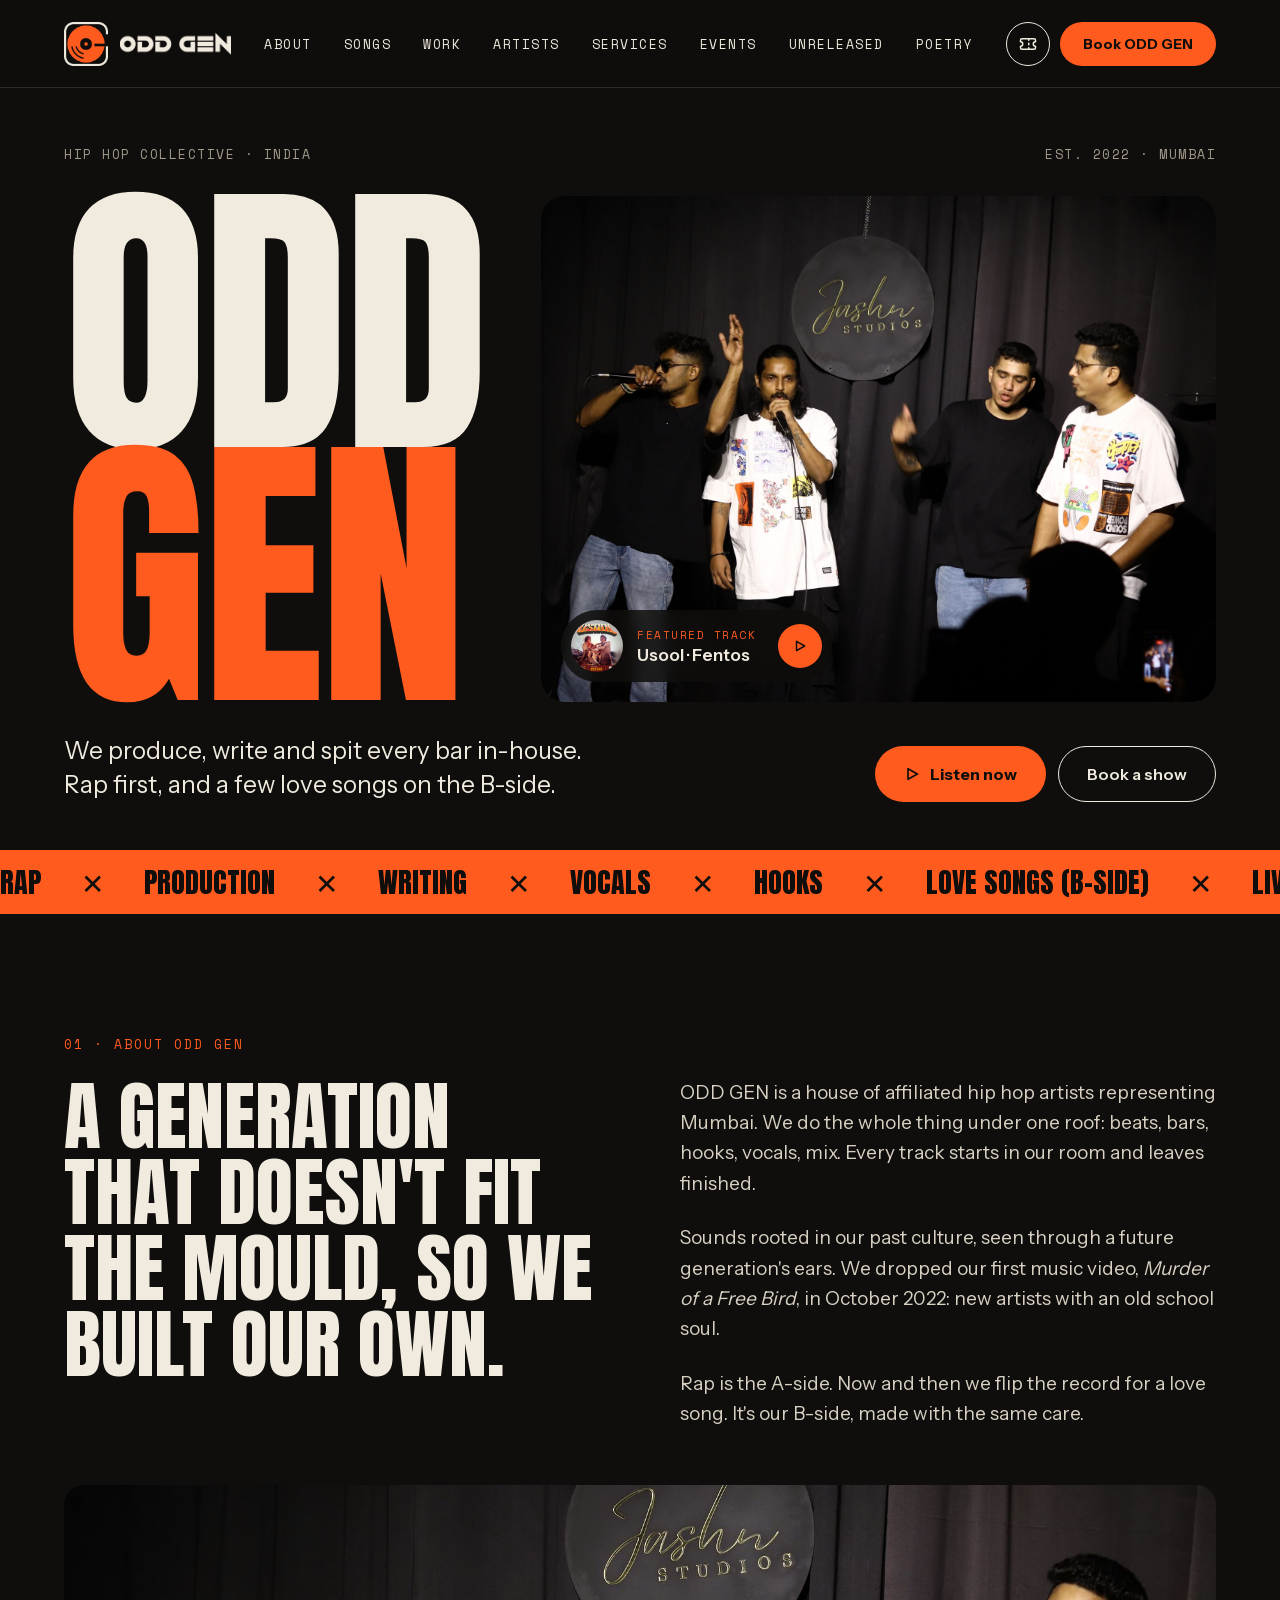
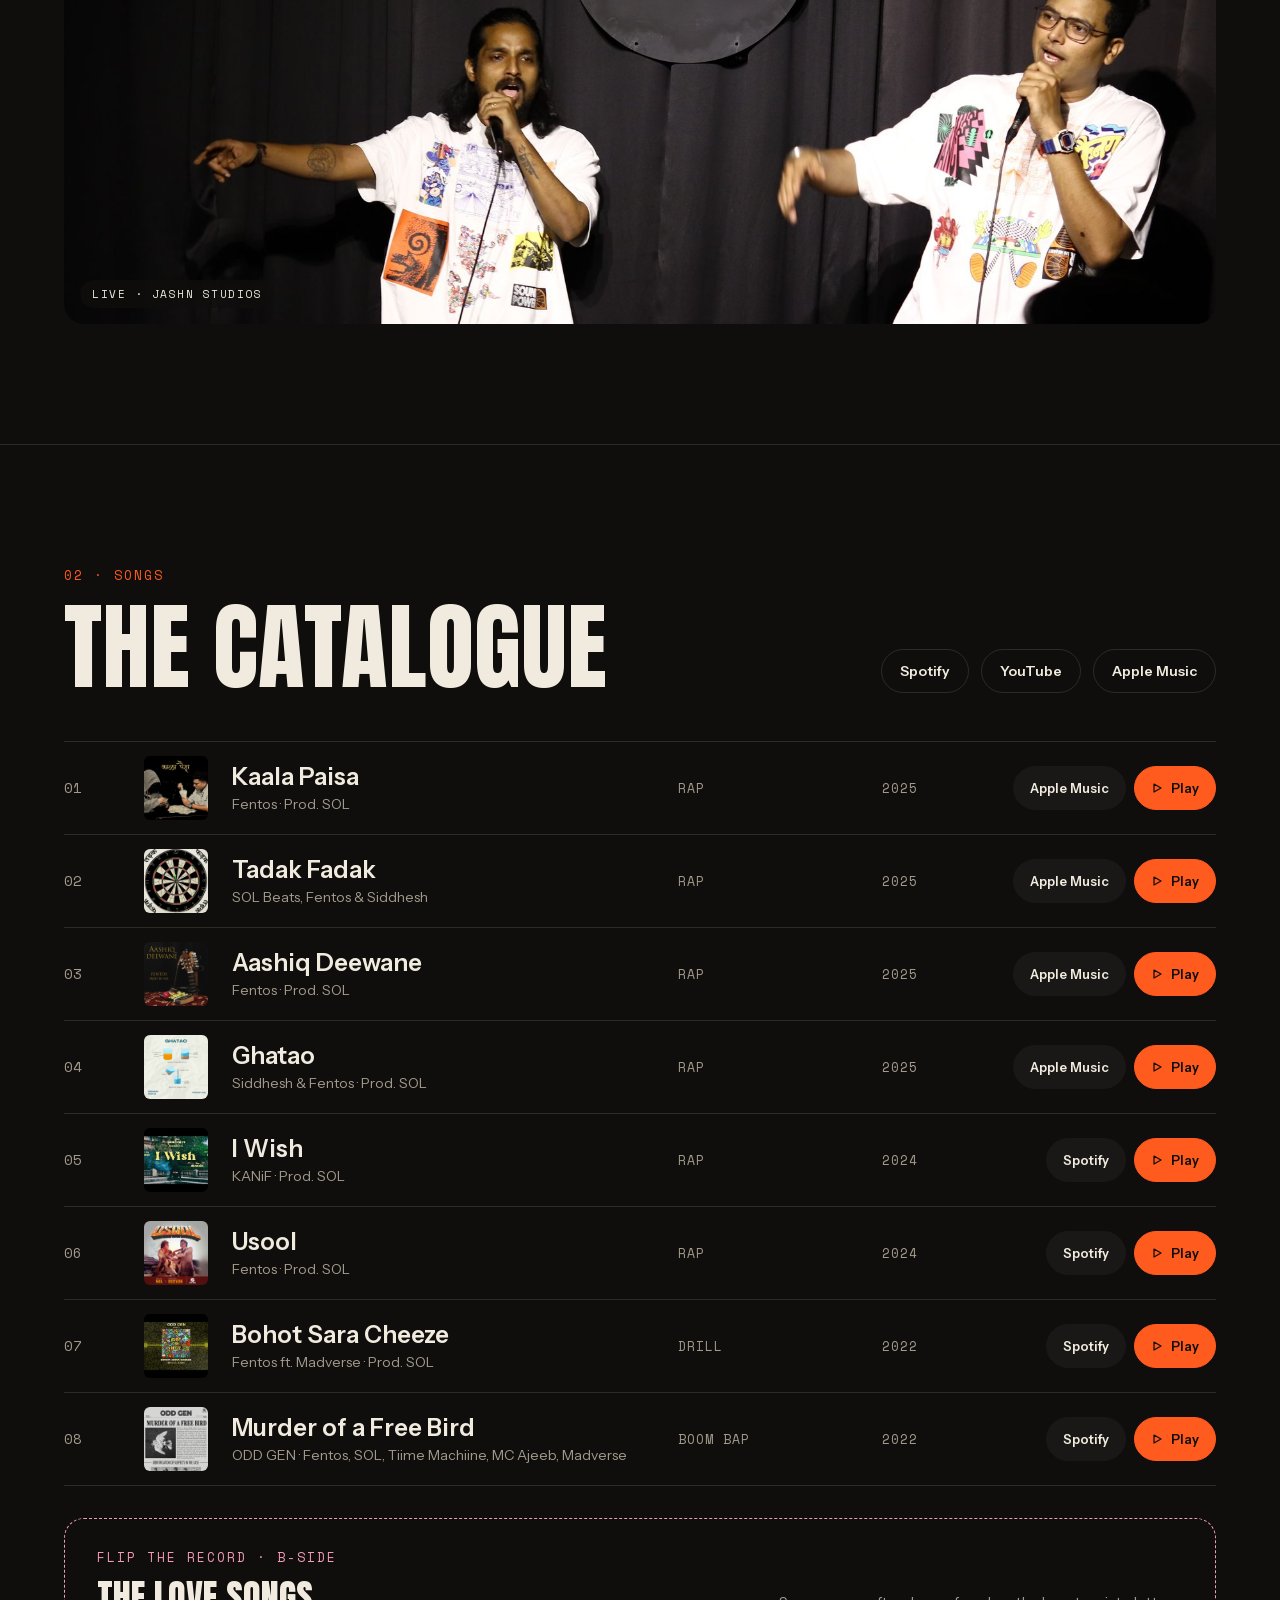
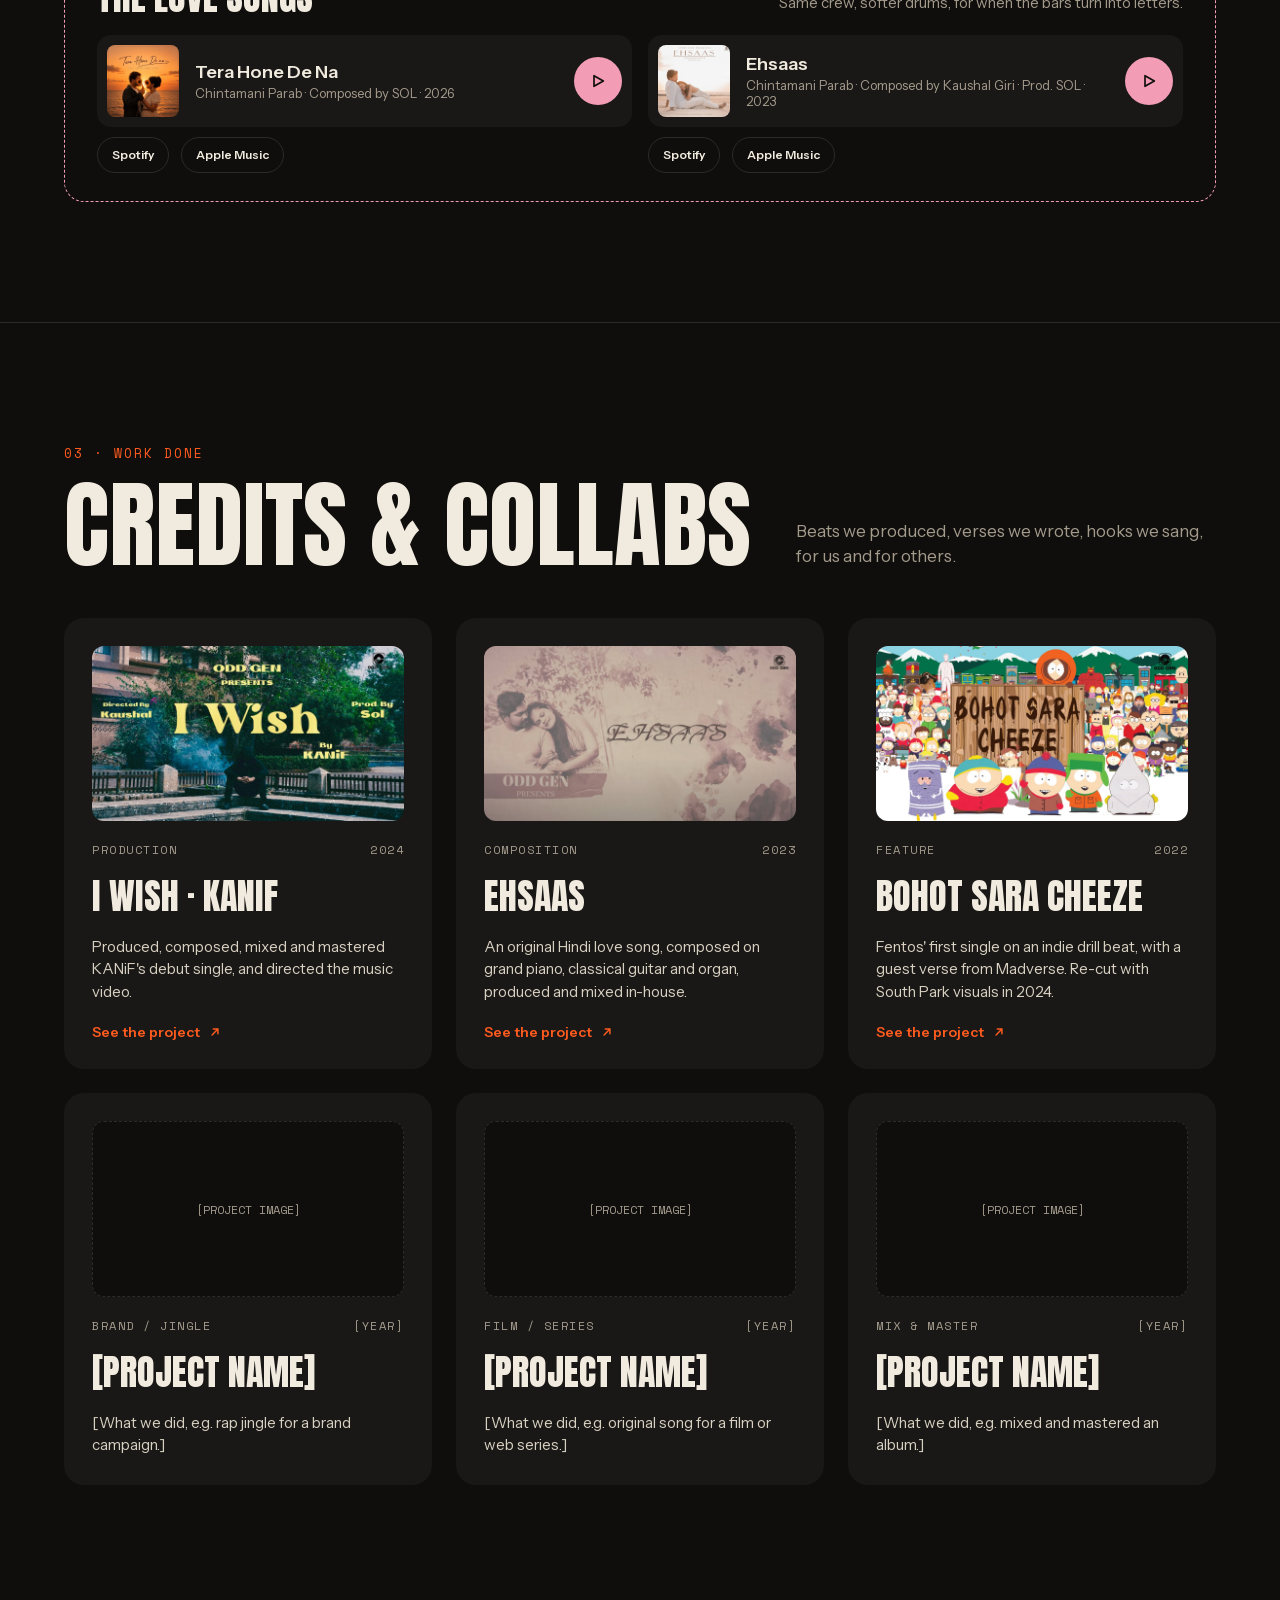
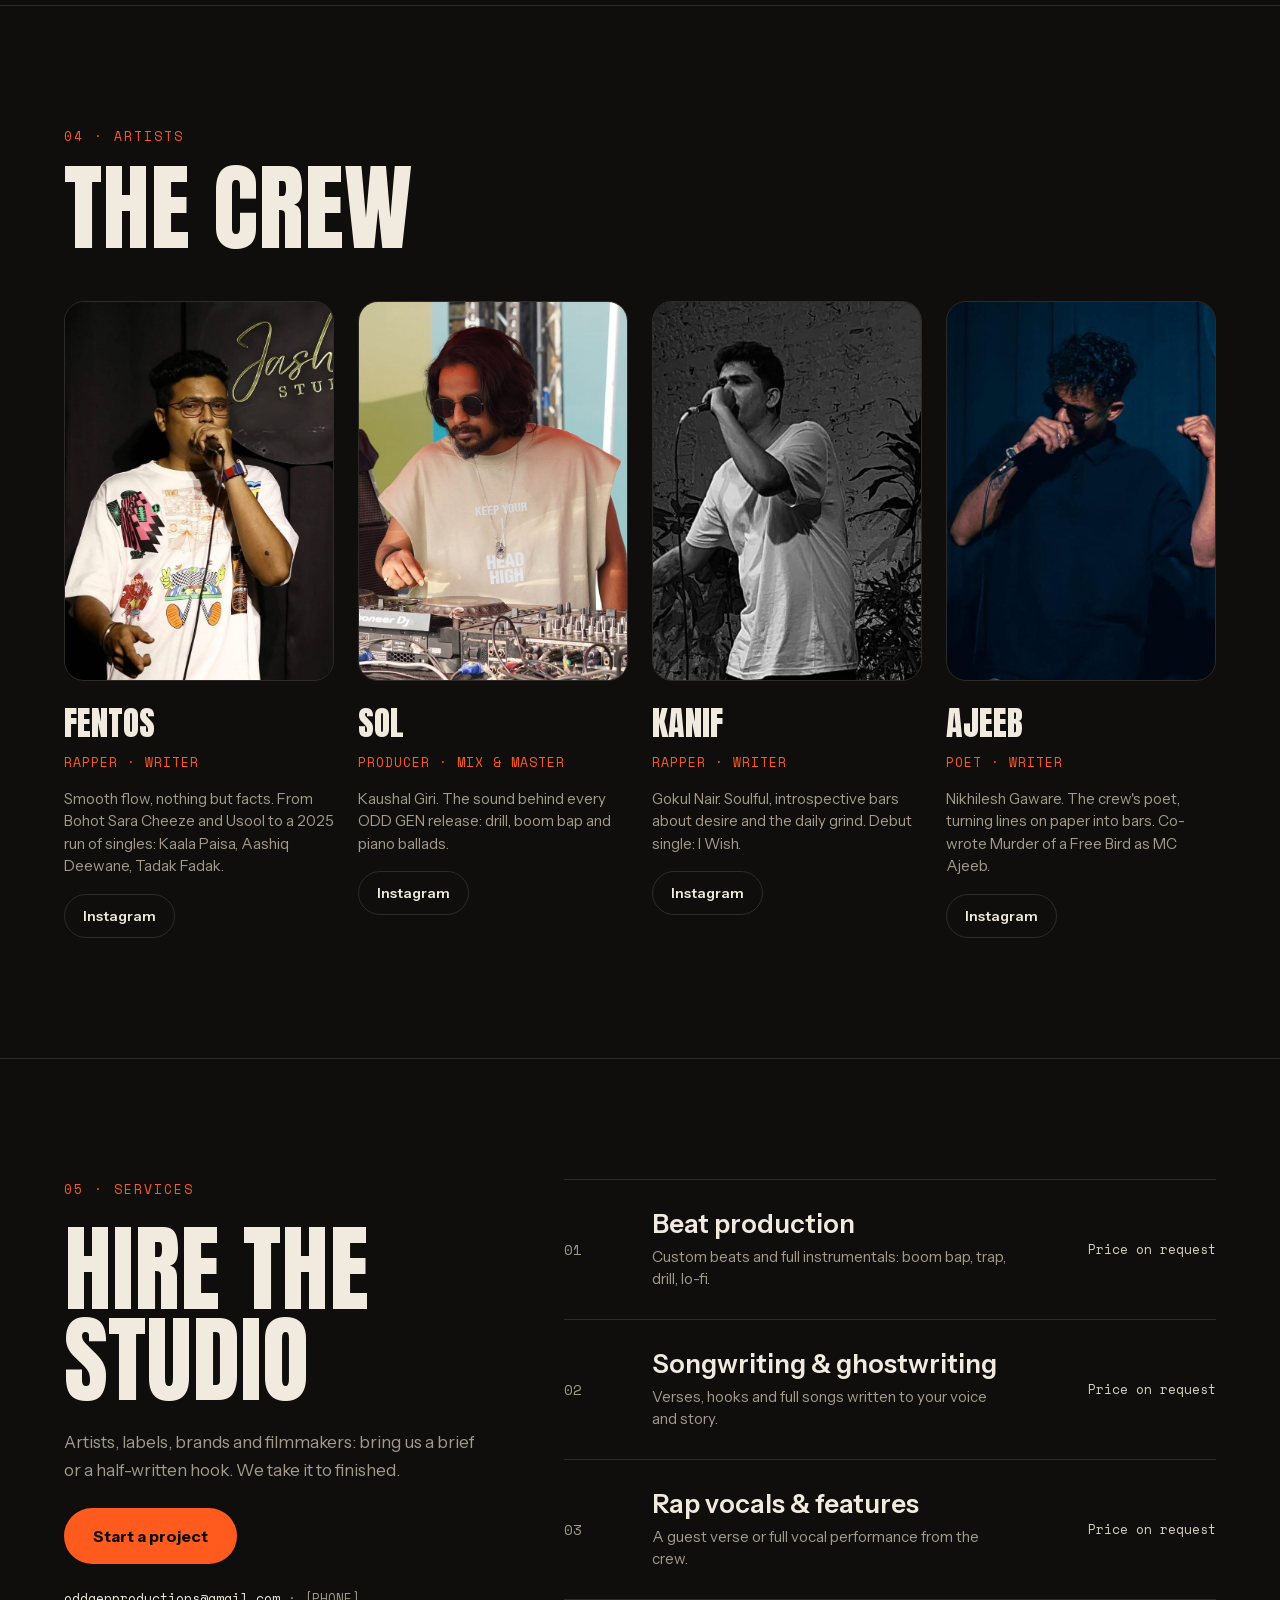
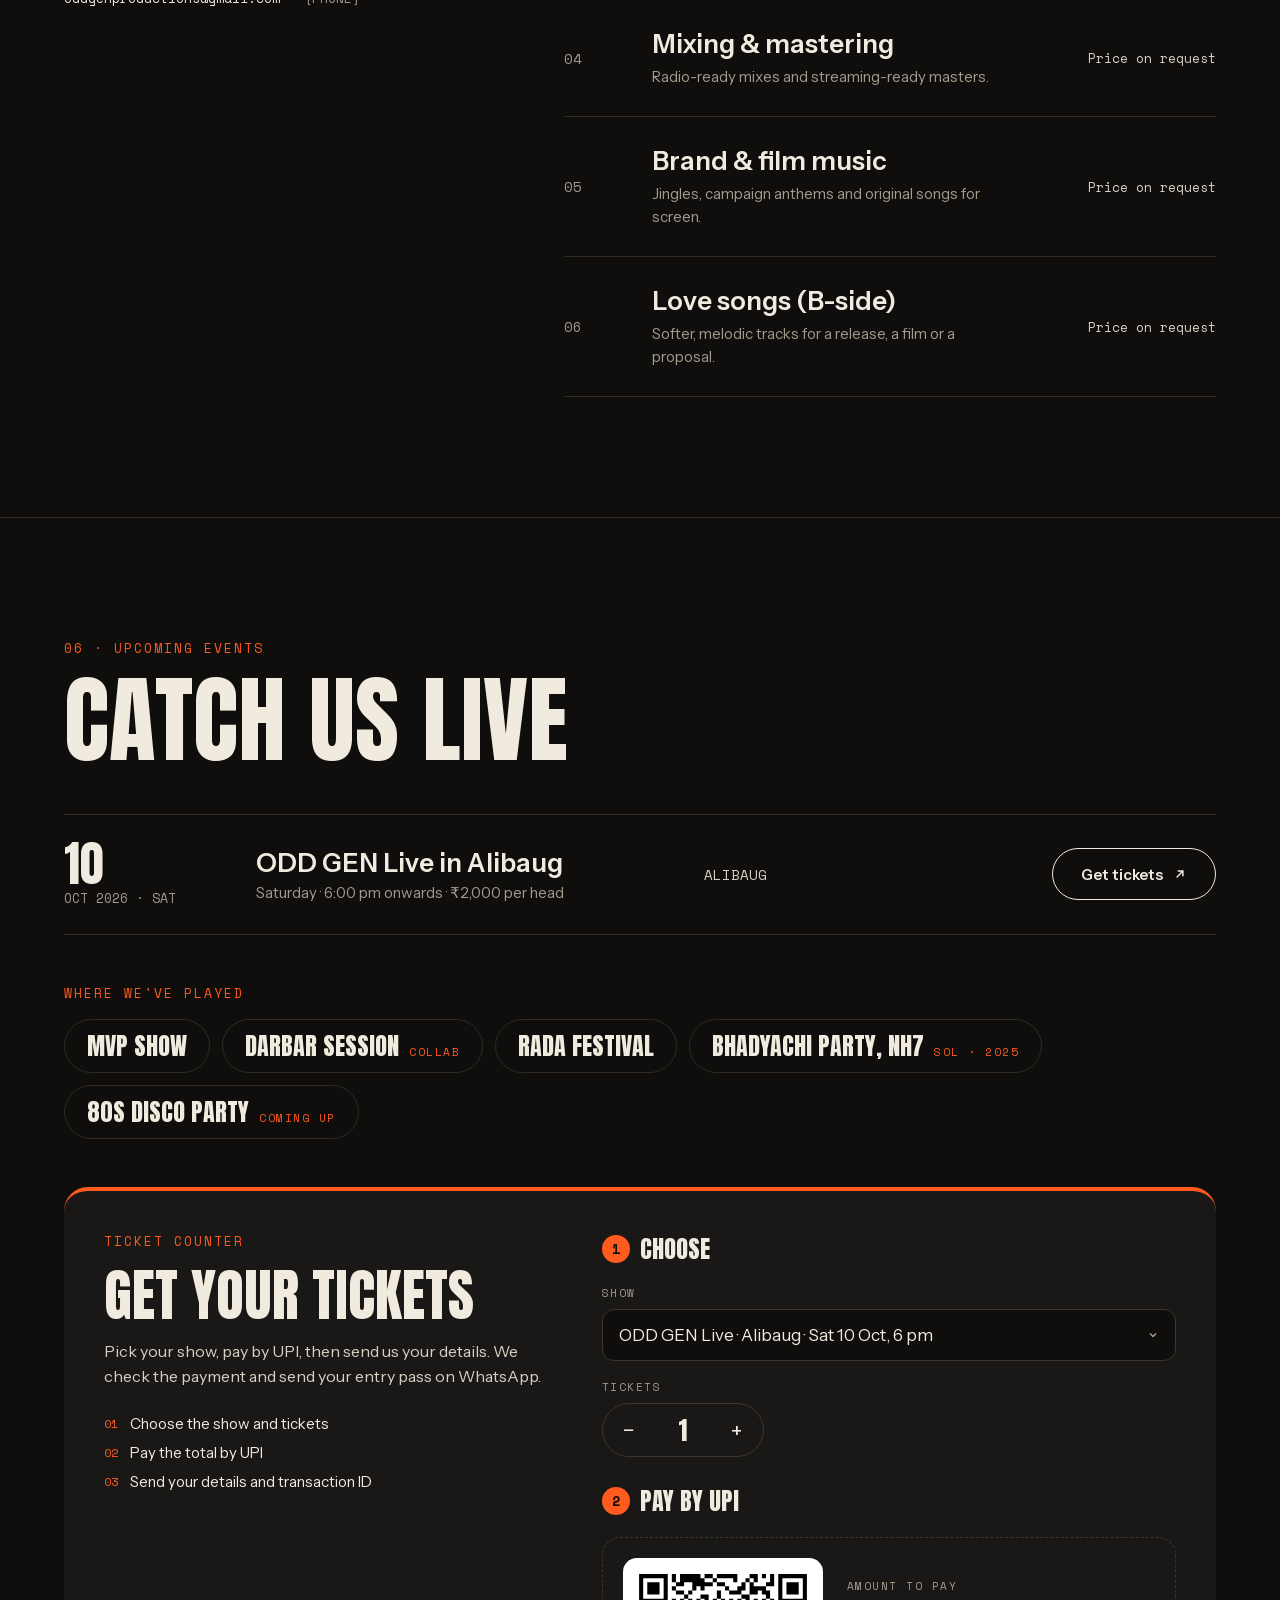
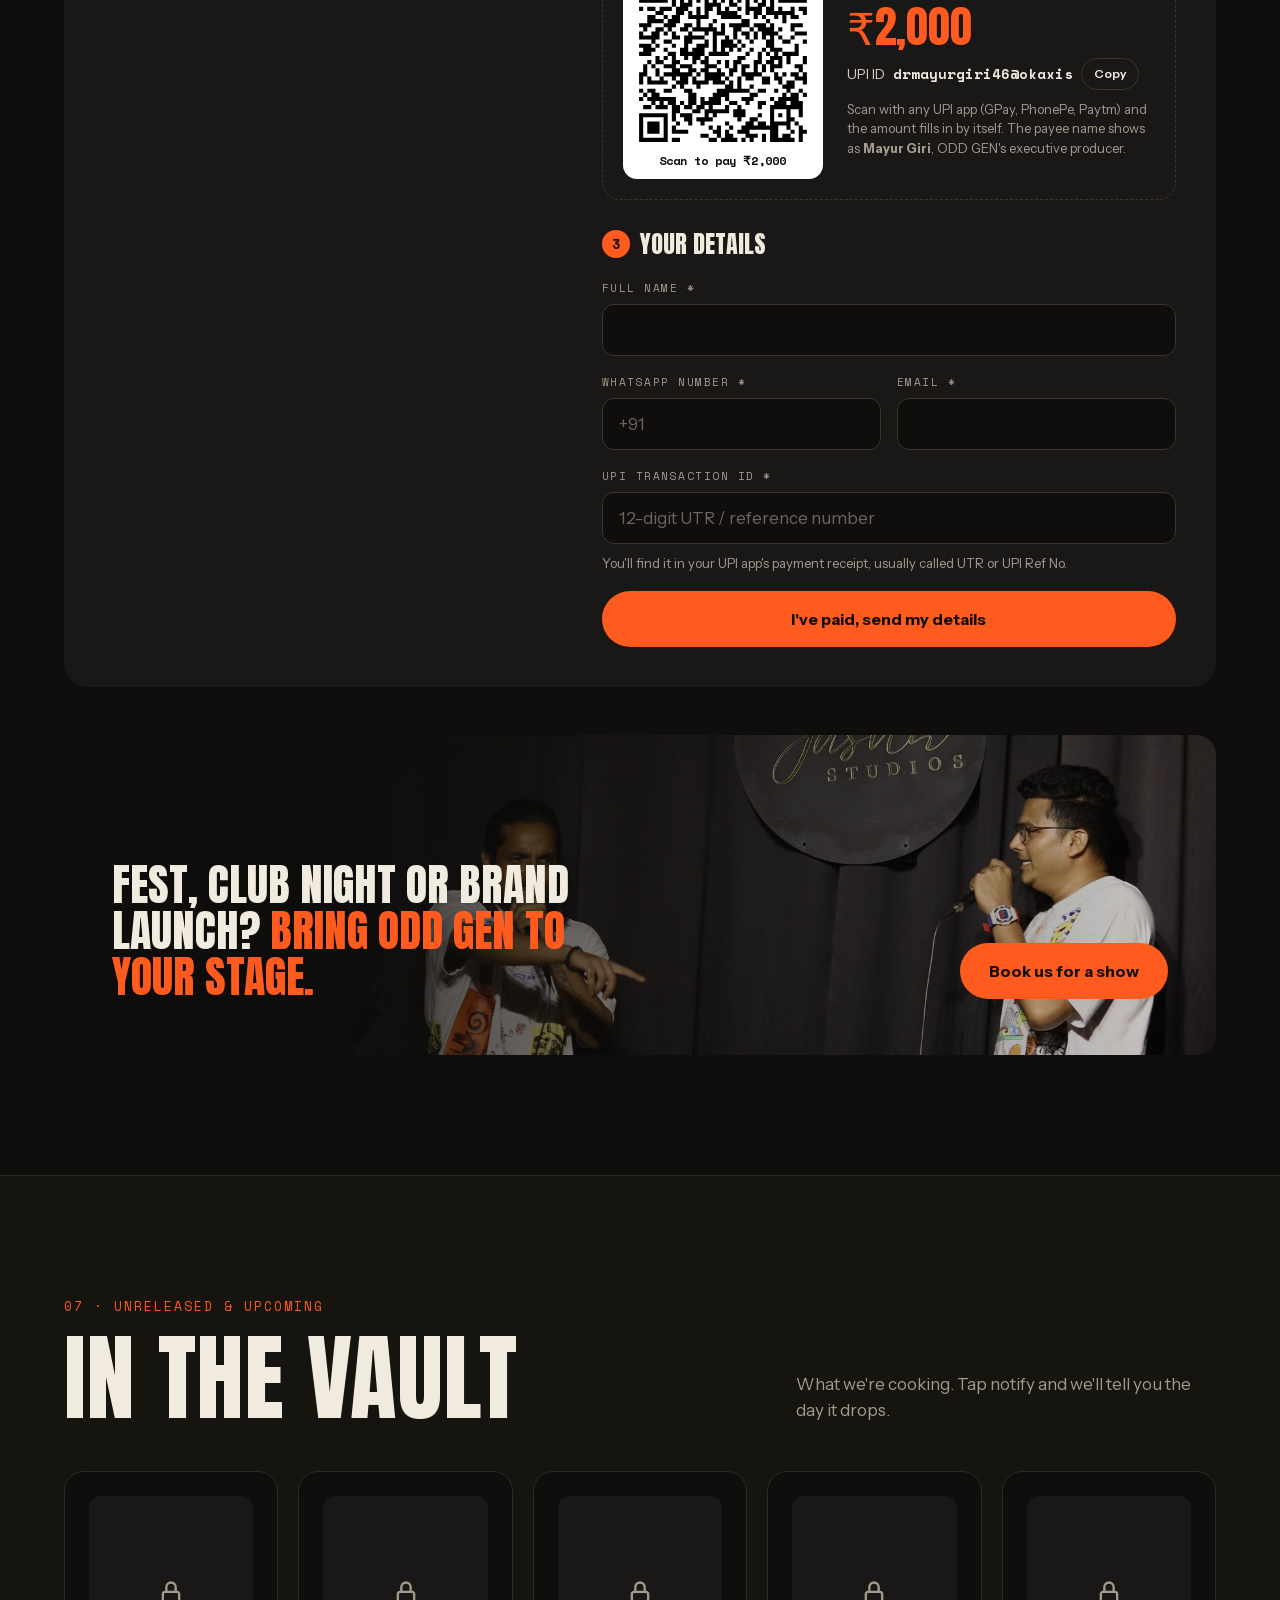
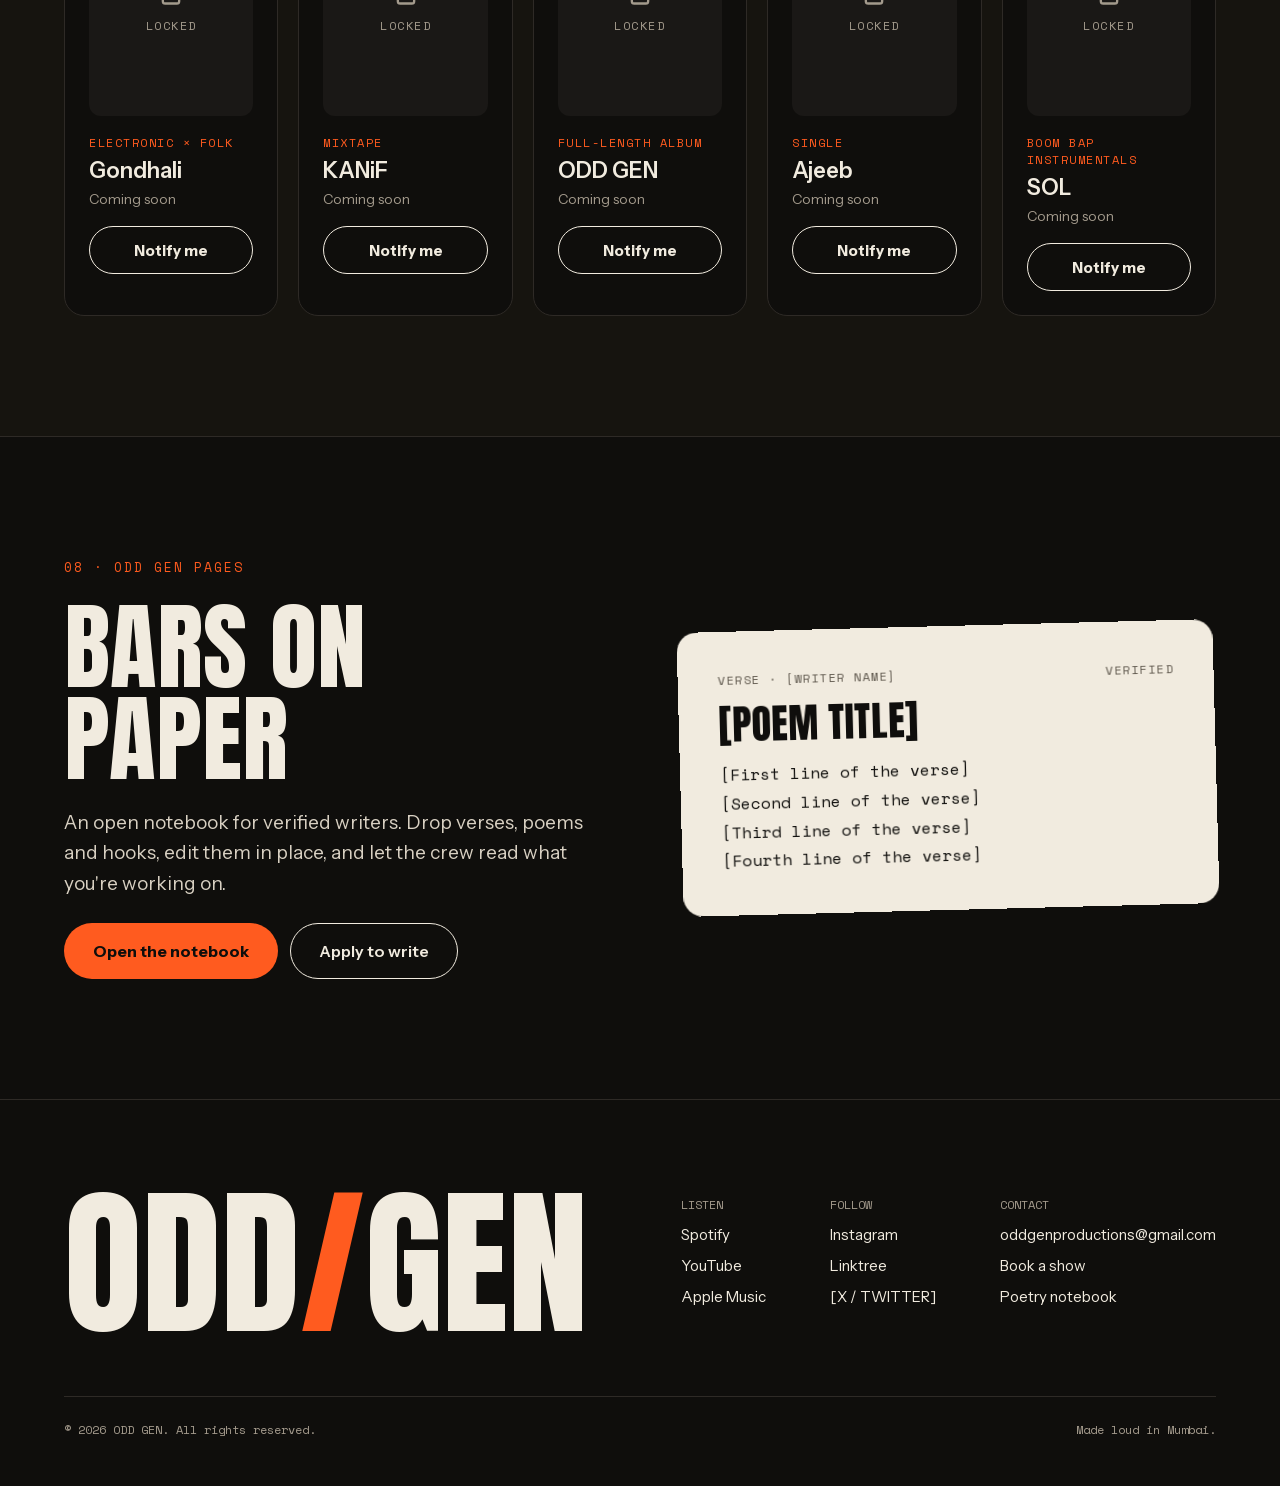
==== commit a32116d3: "Show Price on request for every service Co-Authored-By: Claude Opus 5.5 <noreply@anthropic.com>" ====
--- a/index.html
+++ b/index.html
@@ -370,12 +370,12 @@
     <div class="contact-line"><a href="mailto:oddgenproductions@gmail.com">oddgenproductions@gmail.com</a> · [PHONE]</div>
   </div>
   <div class="list">
-    <div class="service"><div class="track-n">01</div><div><div class="service-title">Beat production</div><div class="service-desc">Custom beats and full instrumentals: boom bap, trap, drill, lo-fi.</div></div><div class="service-price">From [PRICE]</div></div>
-    <div class="service"><div class="track-n">02</div><div><div class="service-title">Songwriting &amp; ghostwriting</div><div class="service-desc">Verses, hooks and full songs written to your voice and story.</div></div><div class="service-price">From [PRICE]</div></div>
-    <div class="service"><div class="track-n">03</div><div><div class="service-title">Rap vocals &amp; features</div><div class="service-desc">A guest verse or full vocal performance from the crew.</div></div><div class="service-price">From [PRICE]</div></div>
-    <div class="service"><div class="track-n">04</div><div><div class="service-title">Mixing &amp; mastering</div><div class="service-desc">Radio-ready mixes and streaming-ready masters.</div></div><div class="service-price">From [PRICE]</div></div>
-    <div class="service"><div class="track-n">05</div><div><div class="service-title">Brand &amp; film music</div><div class="service-desc">Jingles, campaign anthems and original songs for screen.</div></div><div class="service-price">On request</div></div>
-    <div class="service"><div class="track-n">06</div><div><div class="service-title">Love songs (B-side)</div><div class="service-desc">Softer, melodic tracks for a release, a film or a proposal.</div></div><div class="service-price">On request</div></div>
+    <div class="service"><div class="track-n">01</div><div><div class="service-title">Beat production</div><div class="service-desc">Custom beats and full instrumentals: boom bap, trap, drill, lo-fi.</div></div><div class="service-price">Price on request</div></div>
+    <div class="service"><div class="track-n">02</div><div><div class="service-title">Songwriting &amp; ghostwriting</div><div class="service-desc">Verses, hooks and full songs written to your voice and story.</div></div><div class="service-price">Price on request</div></div>
+    <div class="service"><div class="track-n">03</div><div><div class="service-title">Rap vocals &amp; features</div><div class="service-desc">A guest verse or full vocal performance from the crew.</div></div><div class="service-price">Price on request</div></div>
+    <div class="service"><div class="track-n">04</div><div><div class="service-title">Mixing &amp; mastering</div><div class="service-desc">Radio-ready mixes and streaming-ready masters.</div></div><div class="service-price">Price on request</div></div>
+    <div class="service"><div class="track-n">05</div><div><div class="service-title">Brand &amp; film music</div><div class="service-desc">Jingles, campaign anthems and original songs for screen.</div></div><div class="service-price">Price on request</div></div>
+    <div class="service"><div class="track-n">06</div><div><div class="service-title">Love songs (B-side)</div><div class="service-desc">Softer, melodic tracks for a release, a film or a proposal.</div></div><div class="service-price">Price on request</div></div>
   </div>
 </section>
 
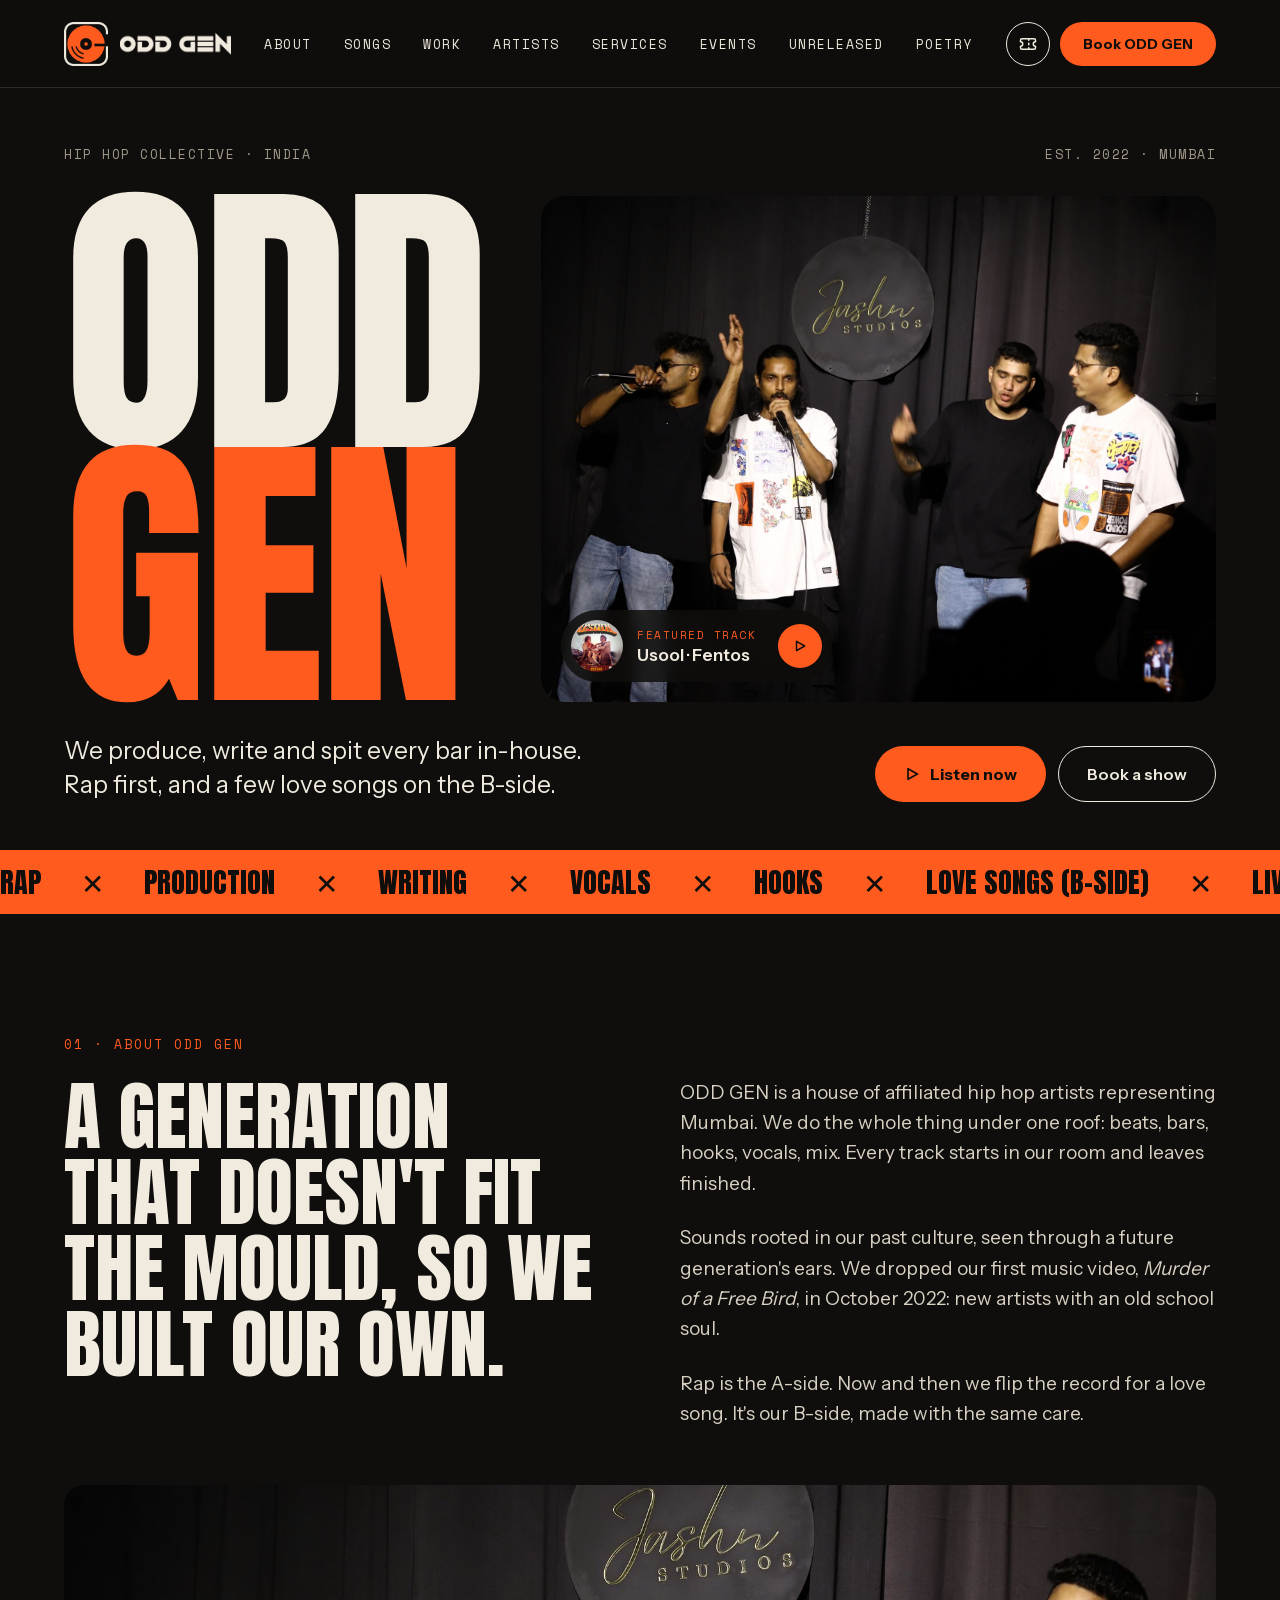
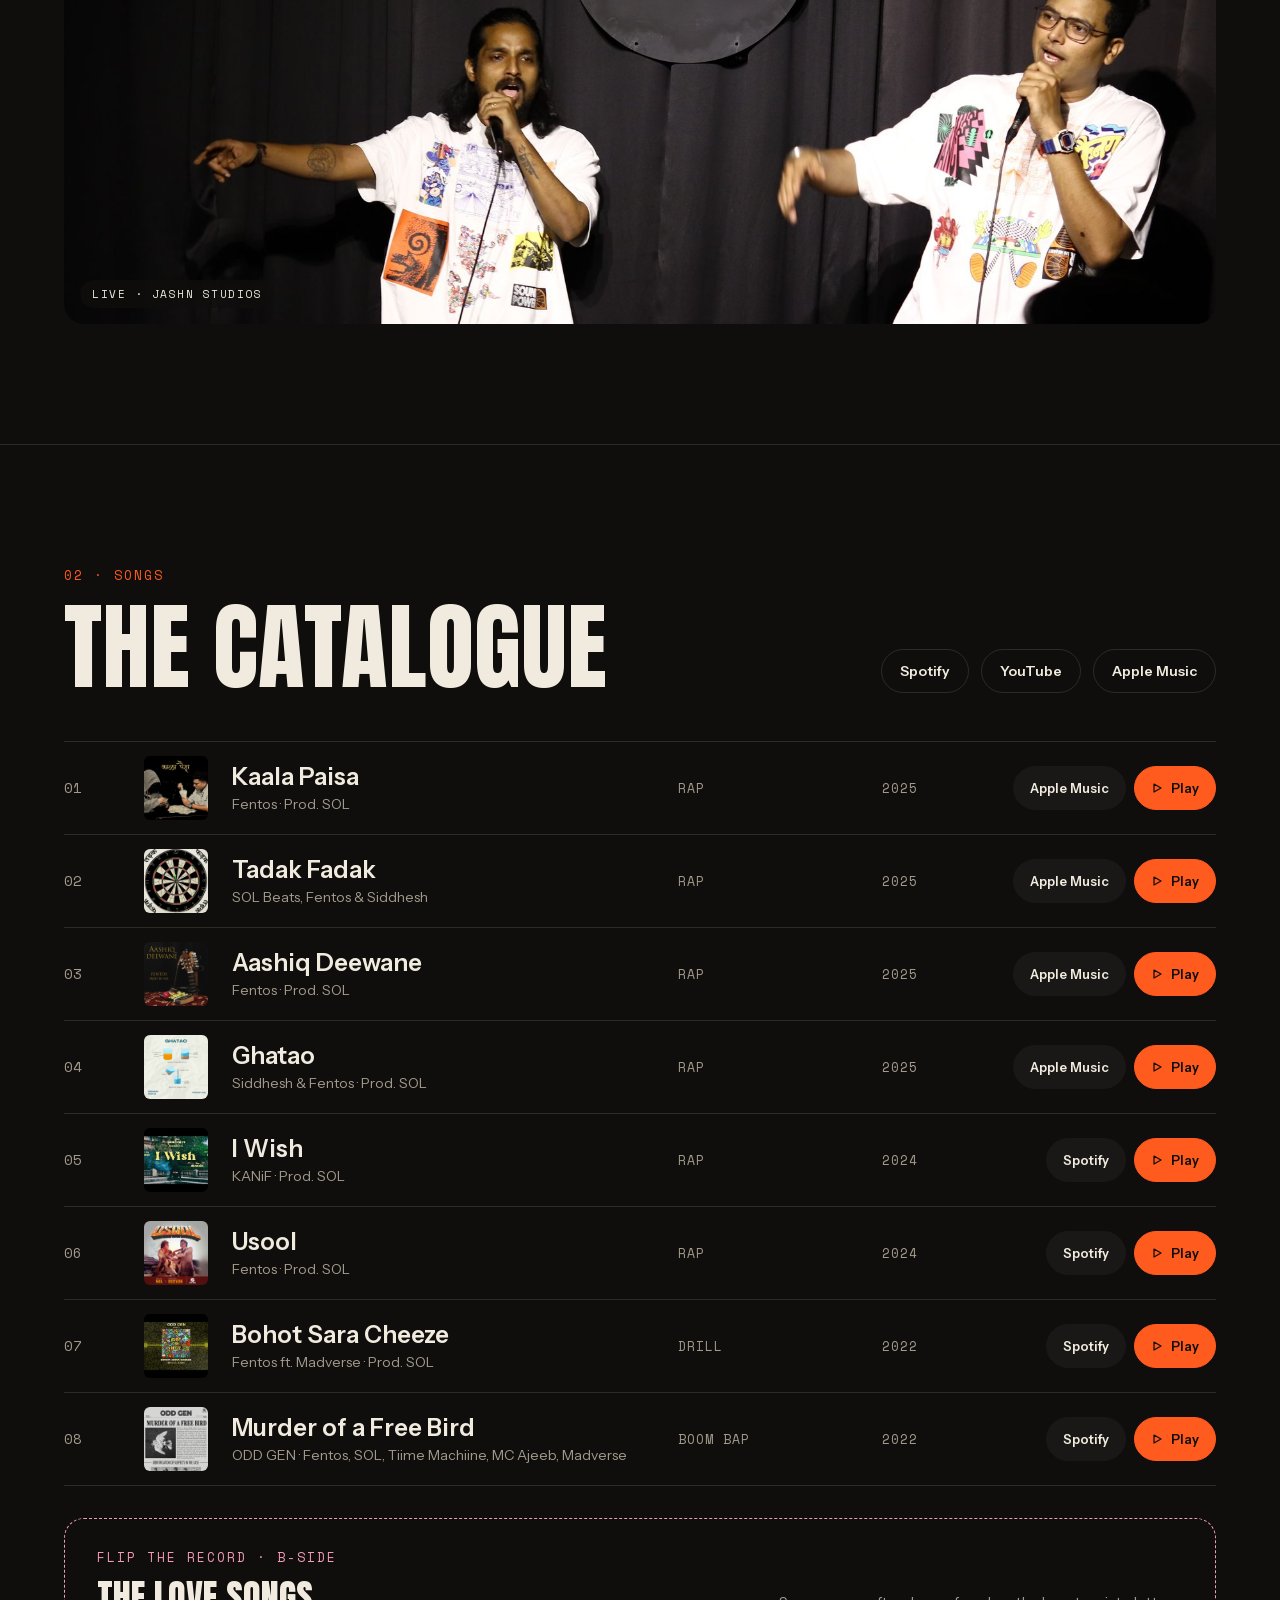
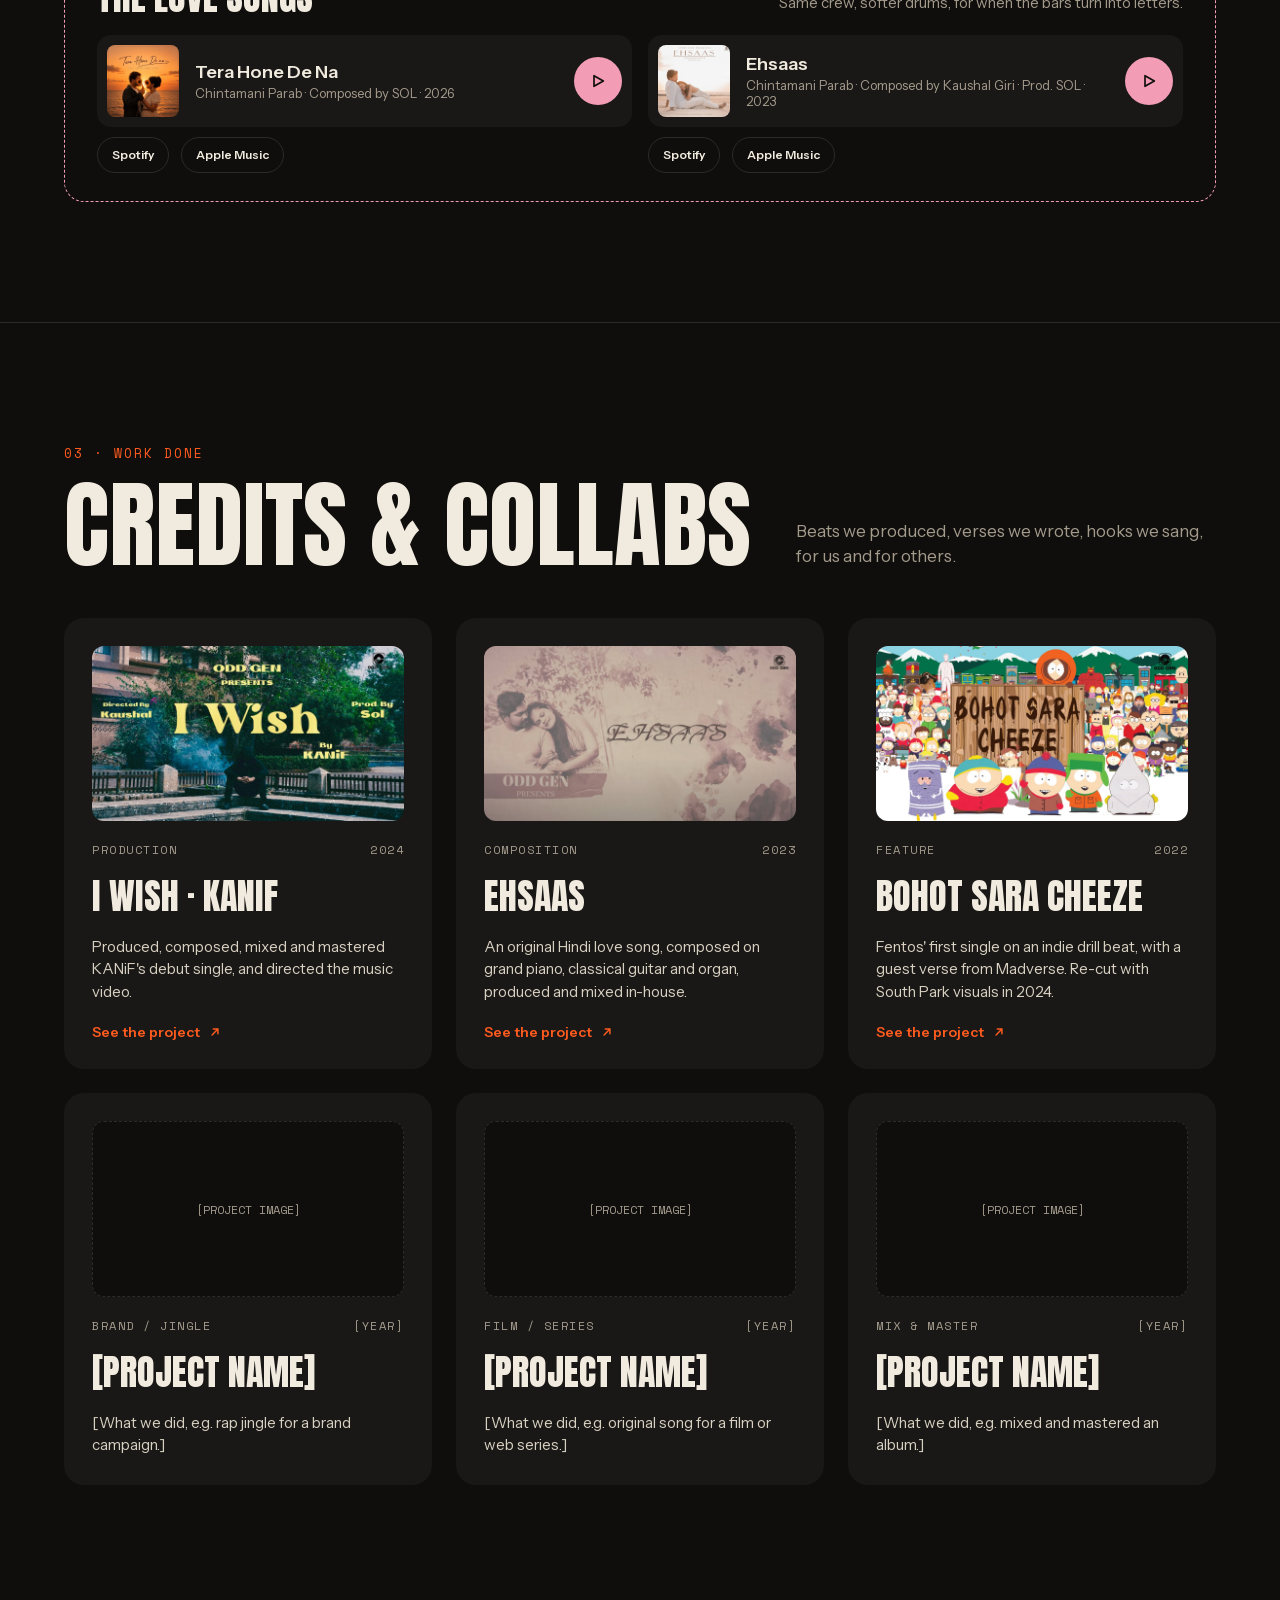
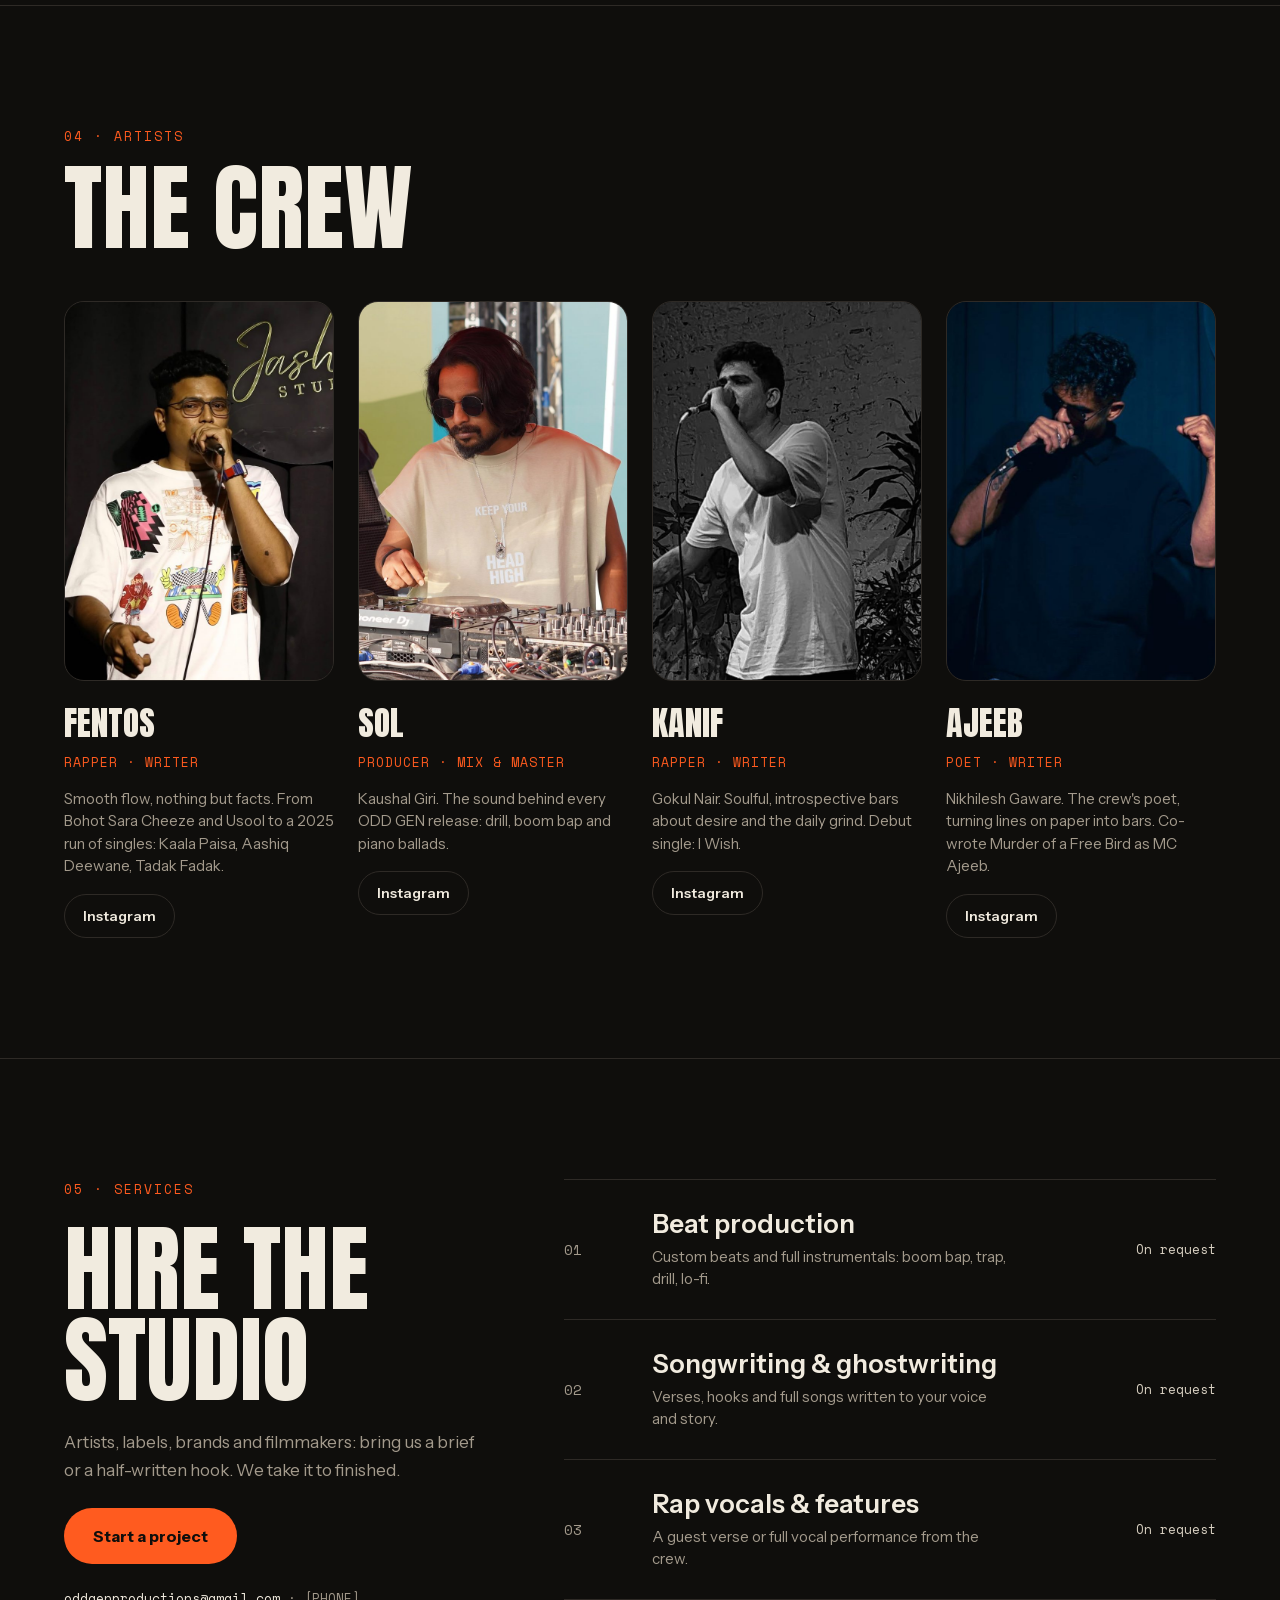
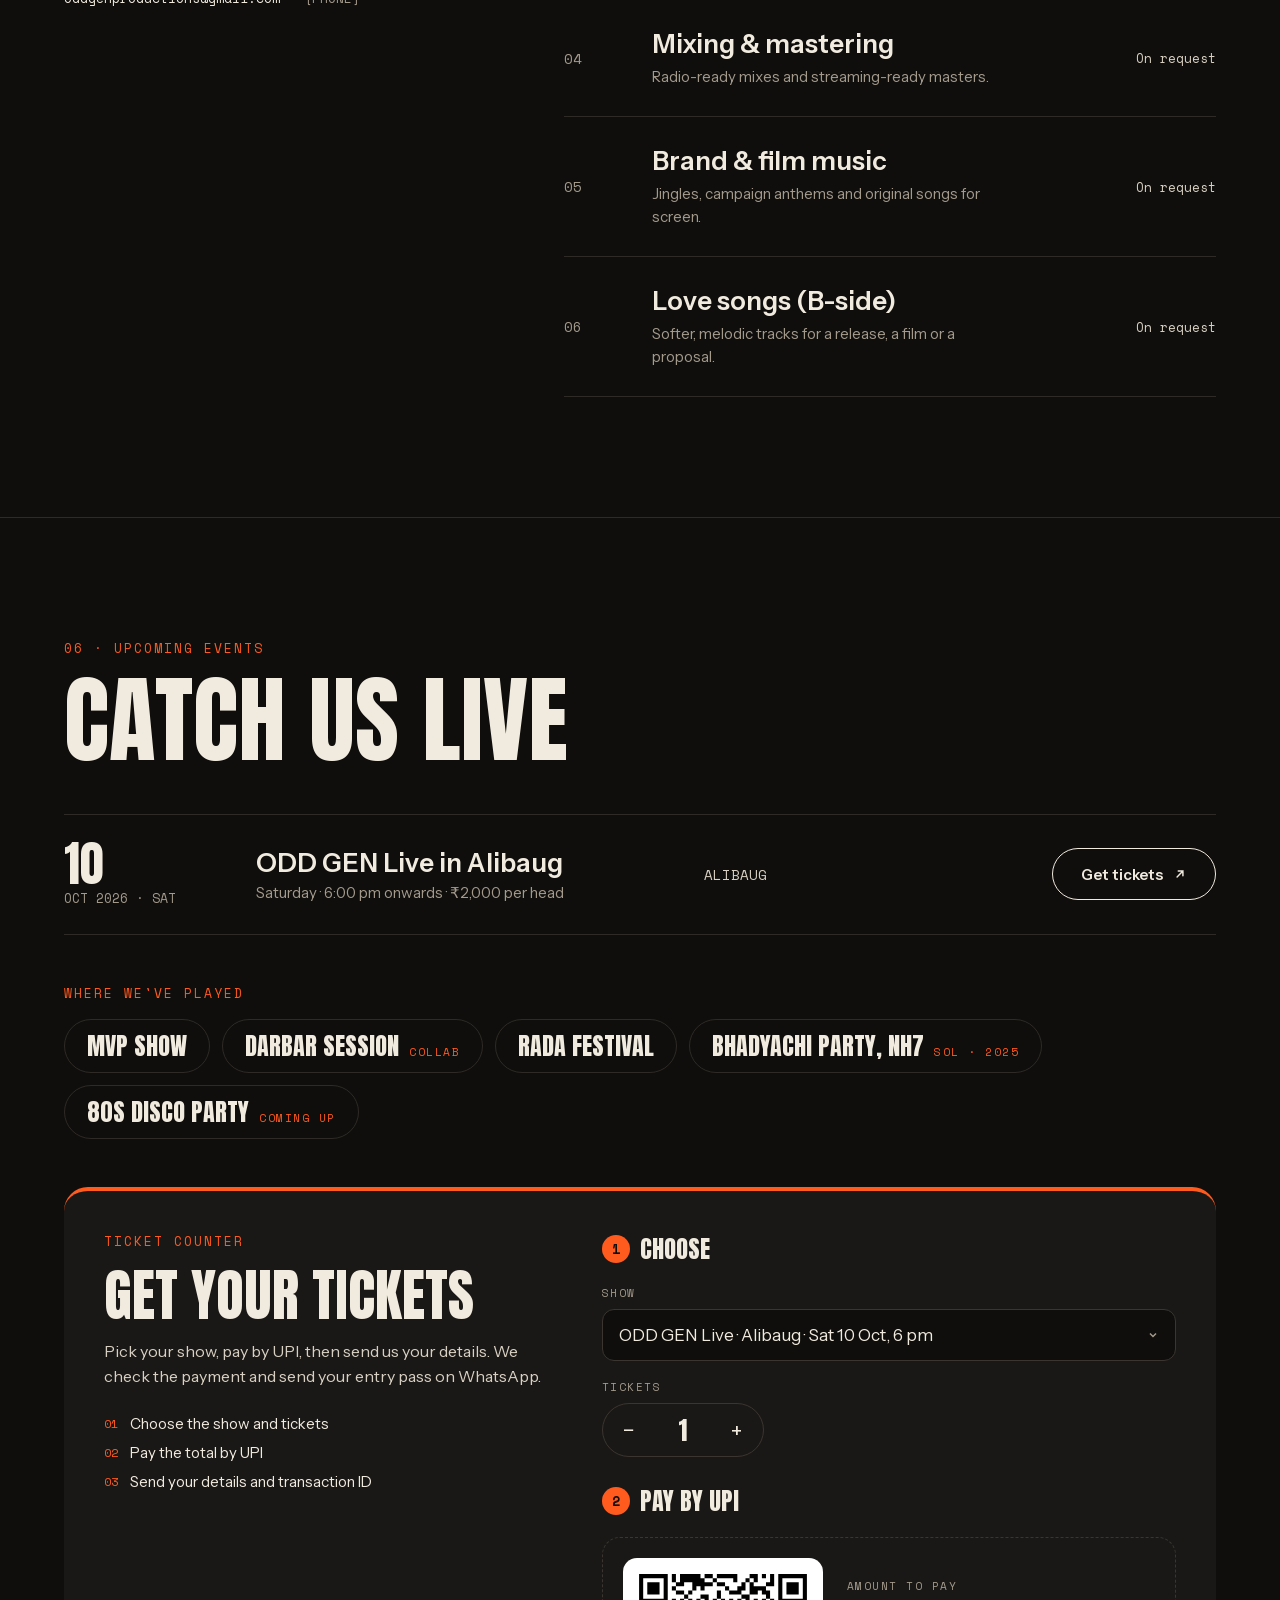
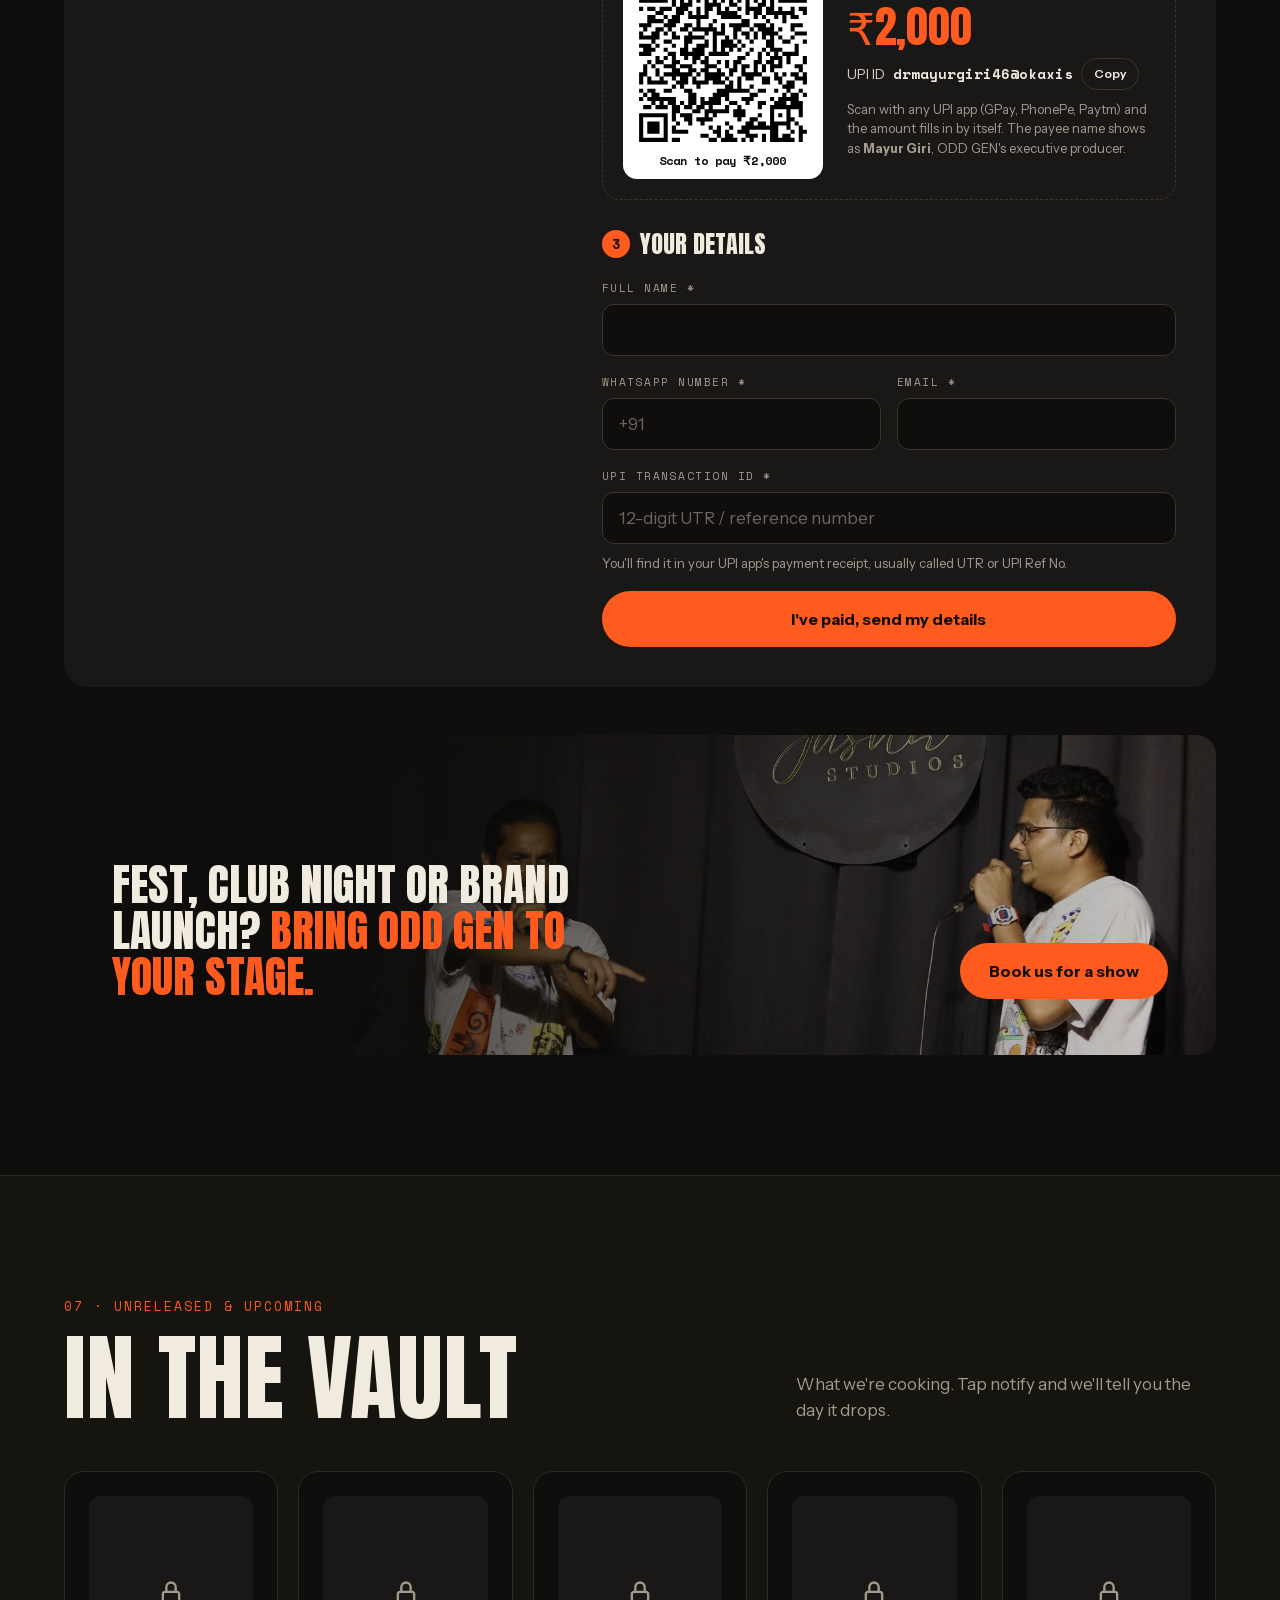
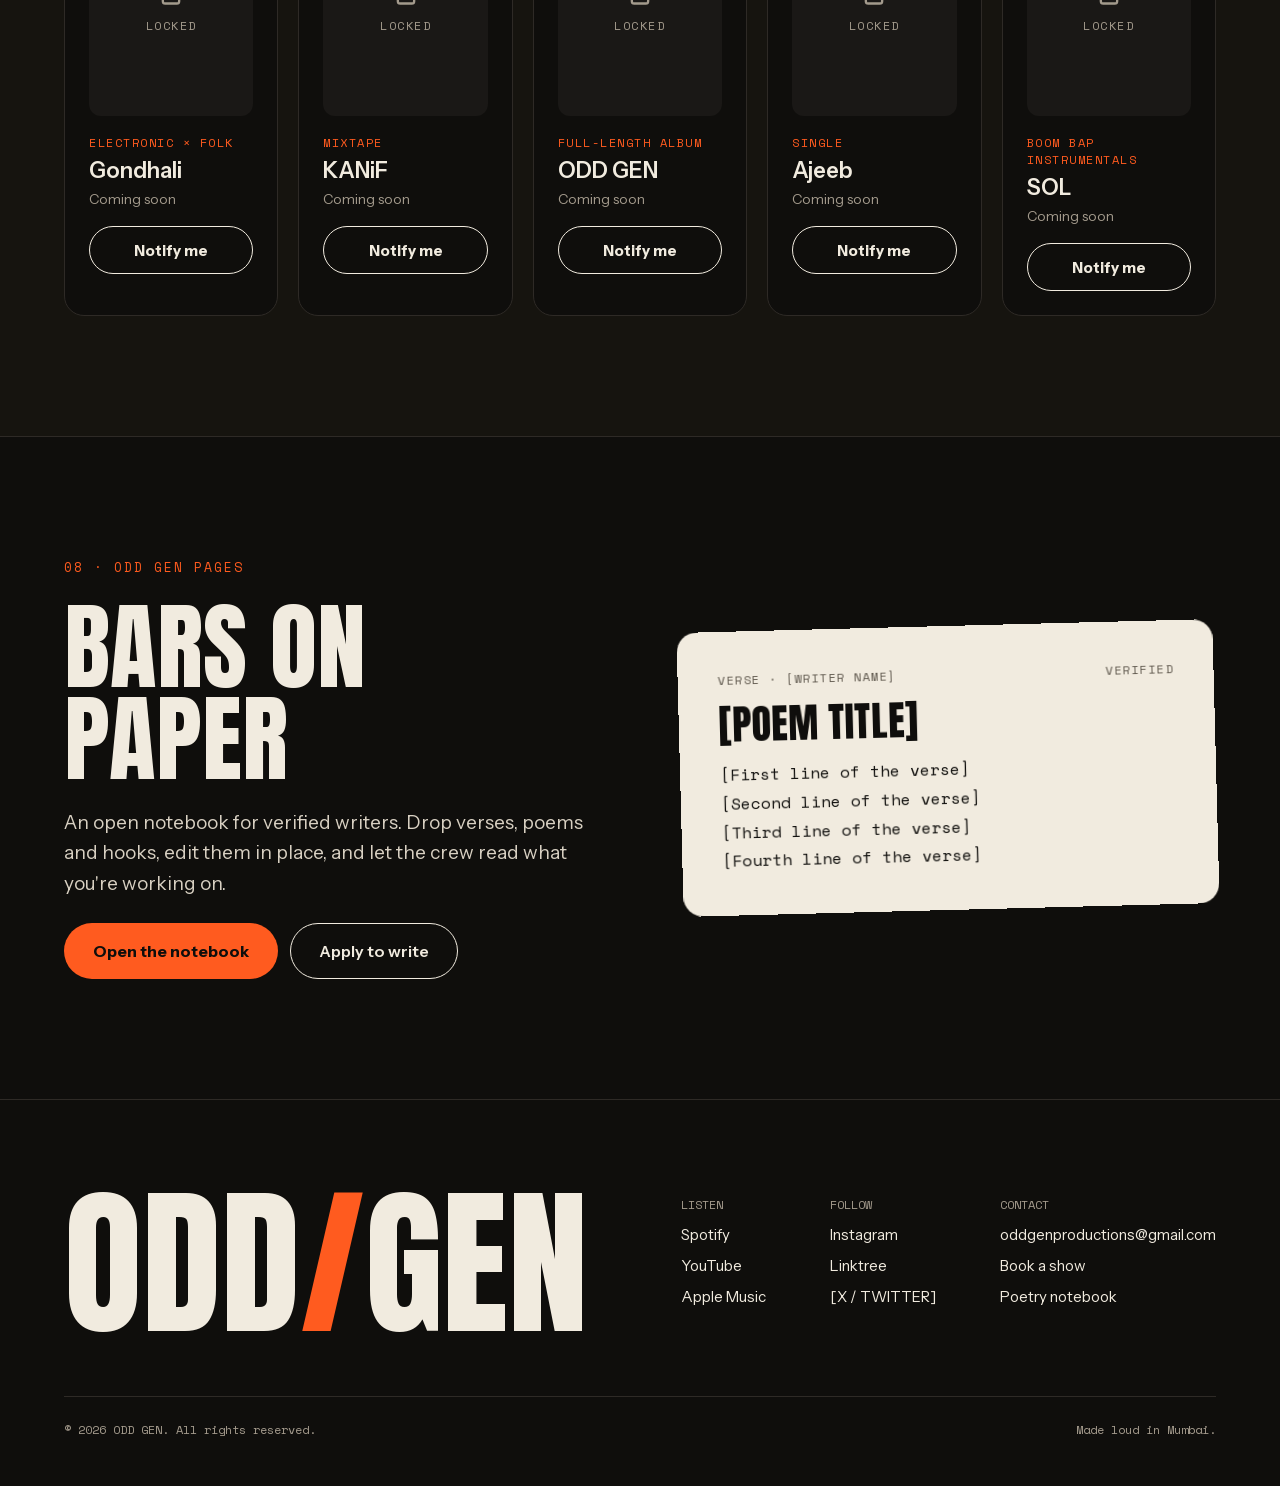
==== commit bf0011e8: "Show On request for every service Co-Authored-By: Claude Opus 5.5 <noreply@anthropic.com>" ====
--- a/index.html
+++ b/index.html
@@ -370,12 +370,12 @@
     <div class="contact-line"><a href="mailto:oddgenproductions@gmail.com">oddgenproductions@gmail.com</a> · [PHONE]</div>
   </div>
   <div class="list">
-    <div class="service"><div class="track-n">01</div><div><div class="service-title">Beat production</div><div class="service-desc">Custom beats and full instrumentals: boom bap, trap, drill, lo-fi.</div></div><div class="service-price">Price on request</div></div>
-    <div class="service"><div class="track-n">02</div><div><div class="service-title">Songwriting &amp; ghostwriting</div><div class="service-desc">Verses, hooks and full songs written to your voice and story.</div></div><div class="service-price">Price on request</div></div>
-    <div class="service"><div class="track-n">03</div><div><div class="service-title">Rap vocals &amp; features</div><div class="service-desc">A guest verse or full vocal performance from the crew.</div></div><div class="service-price">Price on request</div></div>
-    <div class="service"><div class="track-n">04</div><div><div class="service-title">Mixing &amp; mastering</div><div class="service-desc">Radio-ready mixes and streaming-ready masters.</div></div><div class="service-price">Price on request</div></div>
-    <div class="service"><div class="track-n">05</div><div><div class="service-title">Brand &amp; film music</div><div class="service-desc">Jingles, campaign anthems and original songs for screen.</div></div><div class="service-price">Price on request</div></div>
-    <div class="service"><div class="track-n">06</div><div><div class="service-title">Love songs (B-side)</div><div class="service-desc">Softer, melodic tracks for a release, a film or a proposal.</div></div><div class="service-price">Price on request</div></div>
+    <div class="service"><div class="track-n">01</div><div><div class="service-title">Beat production</div><div class="service-desc">Custom beats and full instrumentals: boom bap, trap, drill, lo-fi.</div></div><div class="service-price">On request</div></div>
+    <div class="service"><div class="track-n">02</div><div><div class="service-title">Songwriting &amp; ghostwriting</div><div class="service-desc">Verses, hooks and full songs written to your voice and story.</div></div><div class="service-price">On request</div></div>
+    <div class="service"><div class="track-n">03</div><div><div class="service-title">Rap vocals &amp; features</div><div class="service-desc">A guest verse or full vocal performance from the crew.</div></div><div class="service-price">On request</div></div>
+    <div class="service"><div class="track-n">04</div><div><div class="service-title">Mixing &amp; mastering</div><div class="service-desc">Radio-ready mixes and streaming-ready masters.</div></div><div class="service-price">On request</div></div>
+    <div class="service"><div class="track-n">05</div><div><div class="service-title">Brand &amp; film music</div><div class="service-desc">Jingles, campaign anthems and original songs for screen.</div></div><div class="service-price">On request</div></div>
+    <div class="service"><div class="track-n">06</div><div><div class="service-title">Love songs (B-side)</div><div class="service-desc">Softer, melodic tracks for a release, a film or a proposal.</div></div><div class="service-price">On request</div></div>
   </div>
 </section>
 
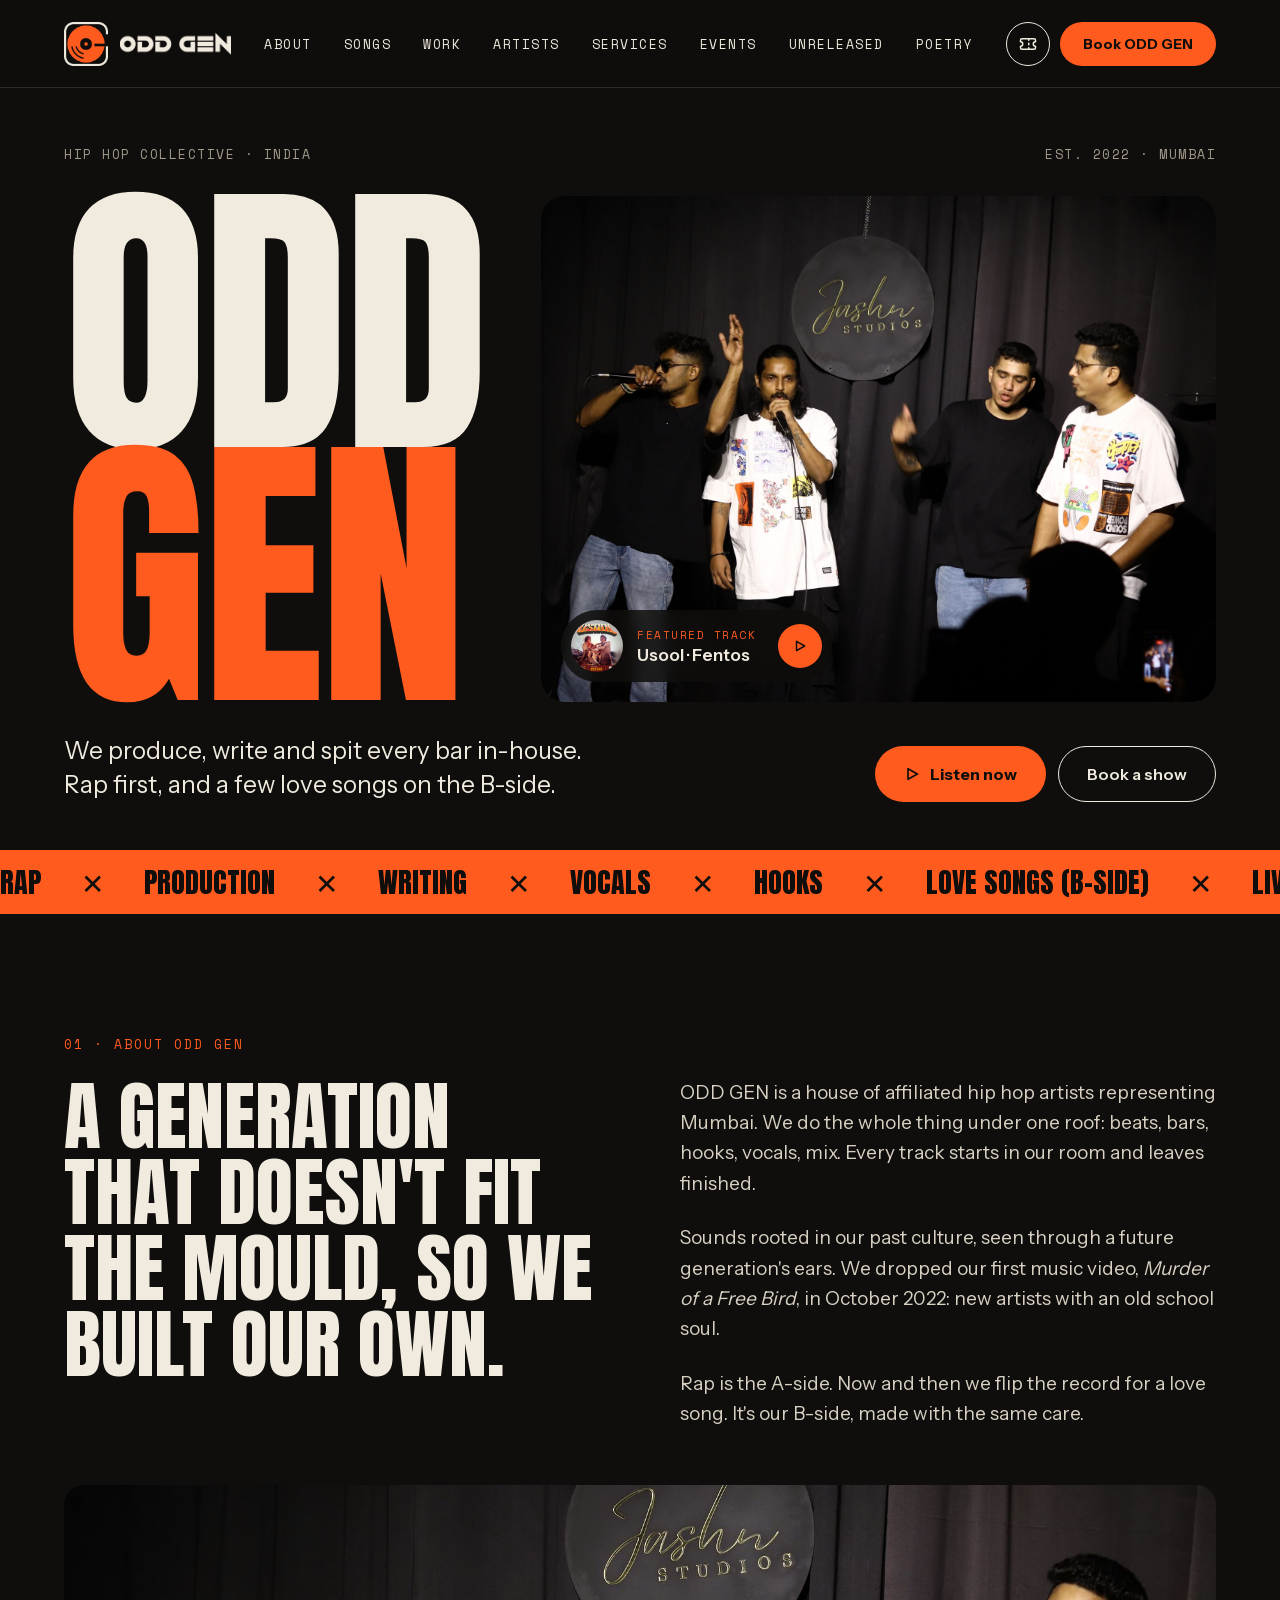
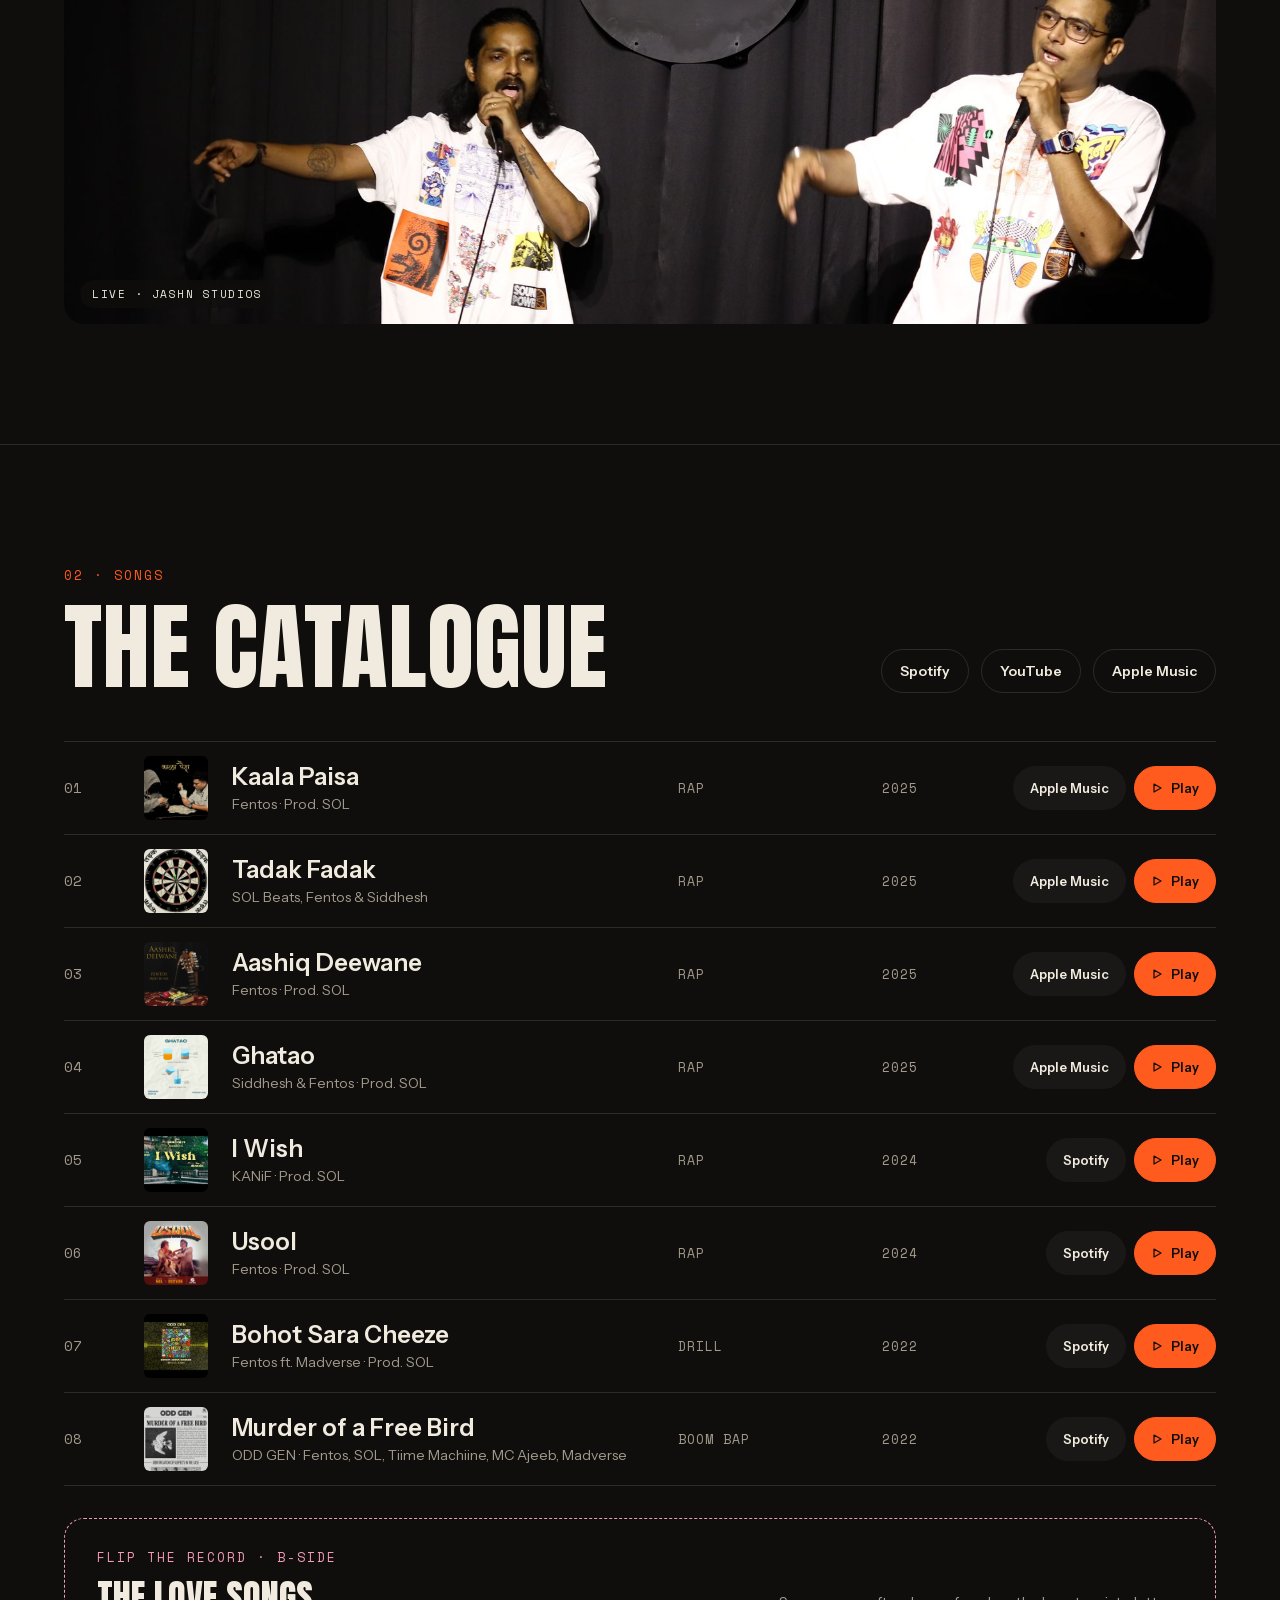
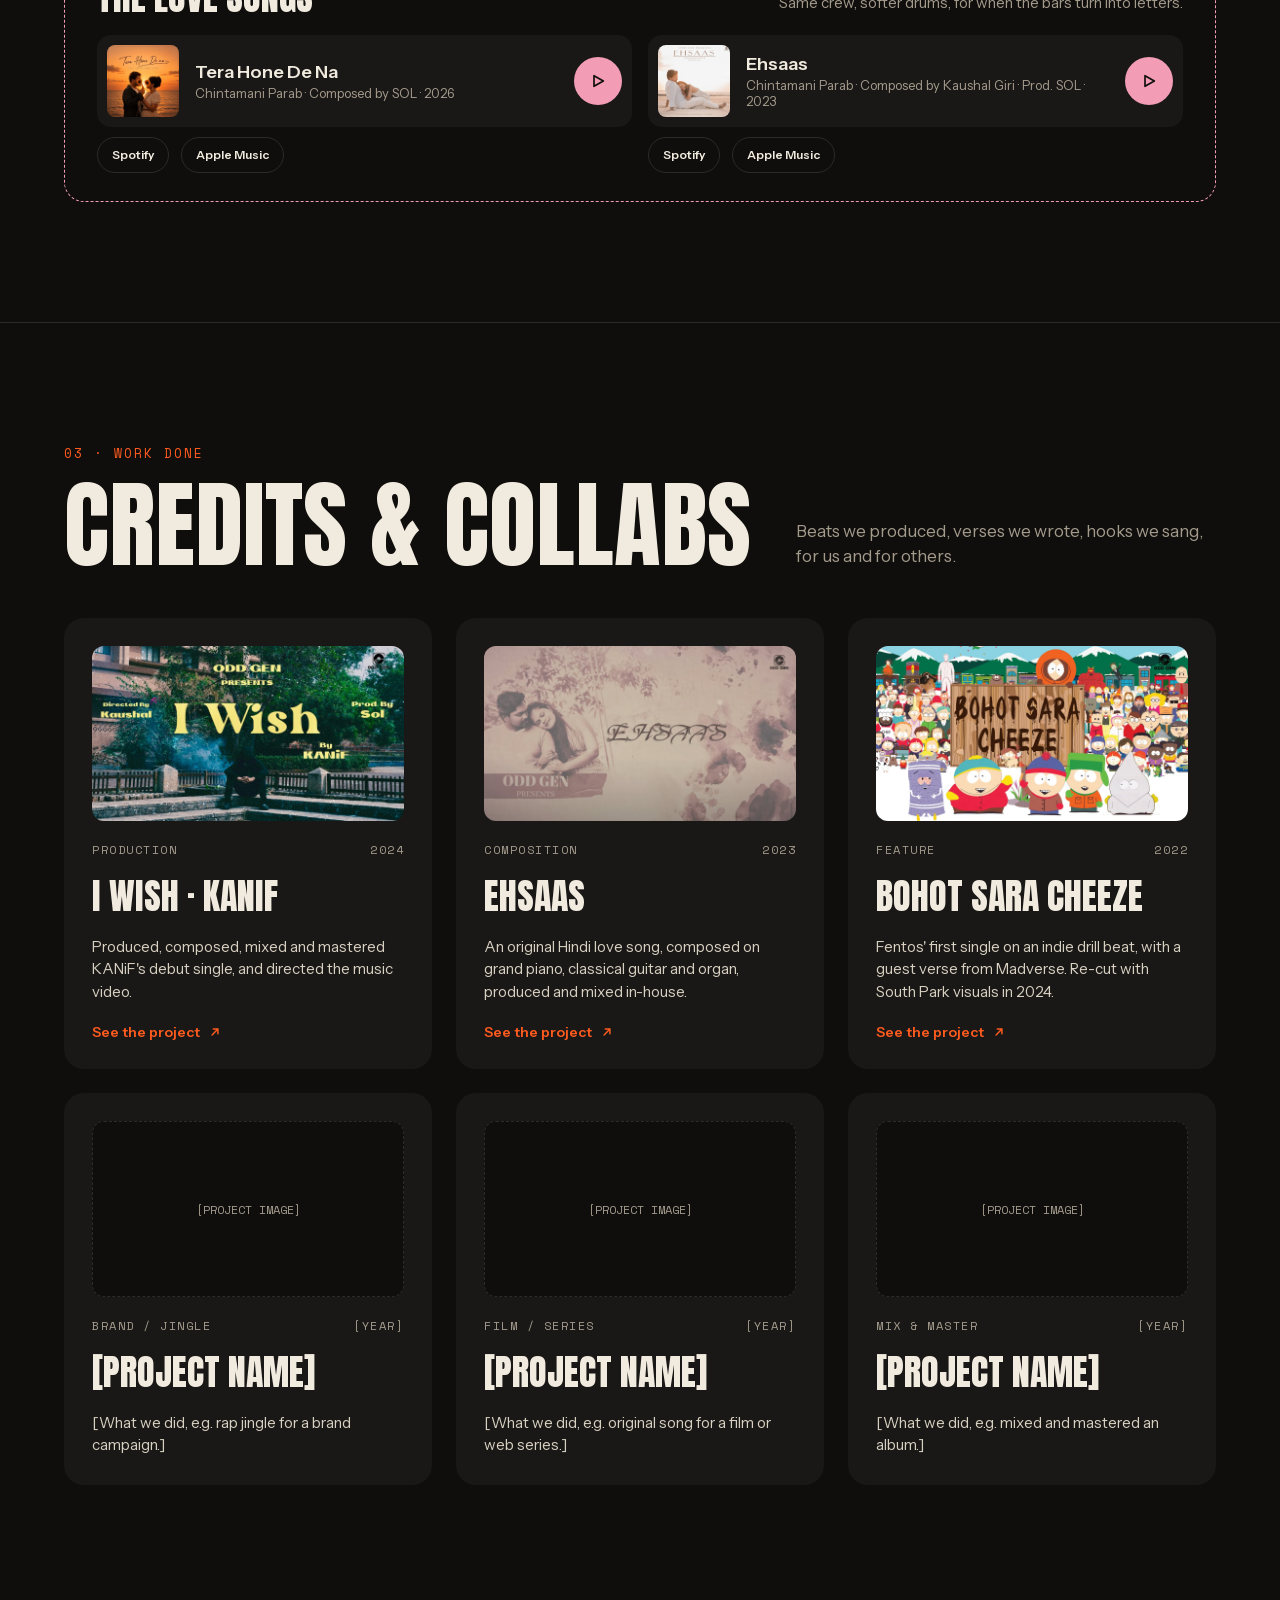
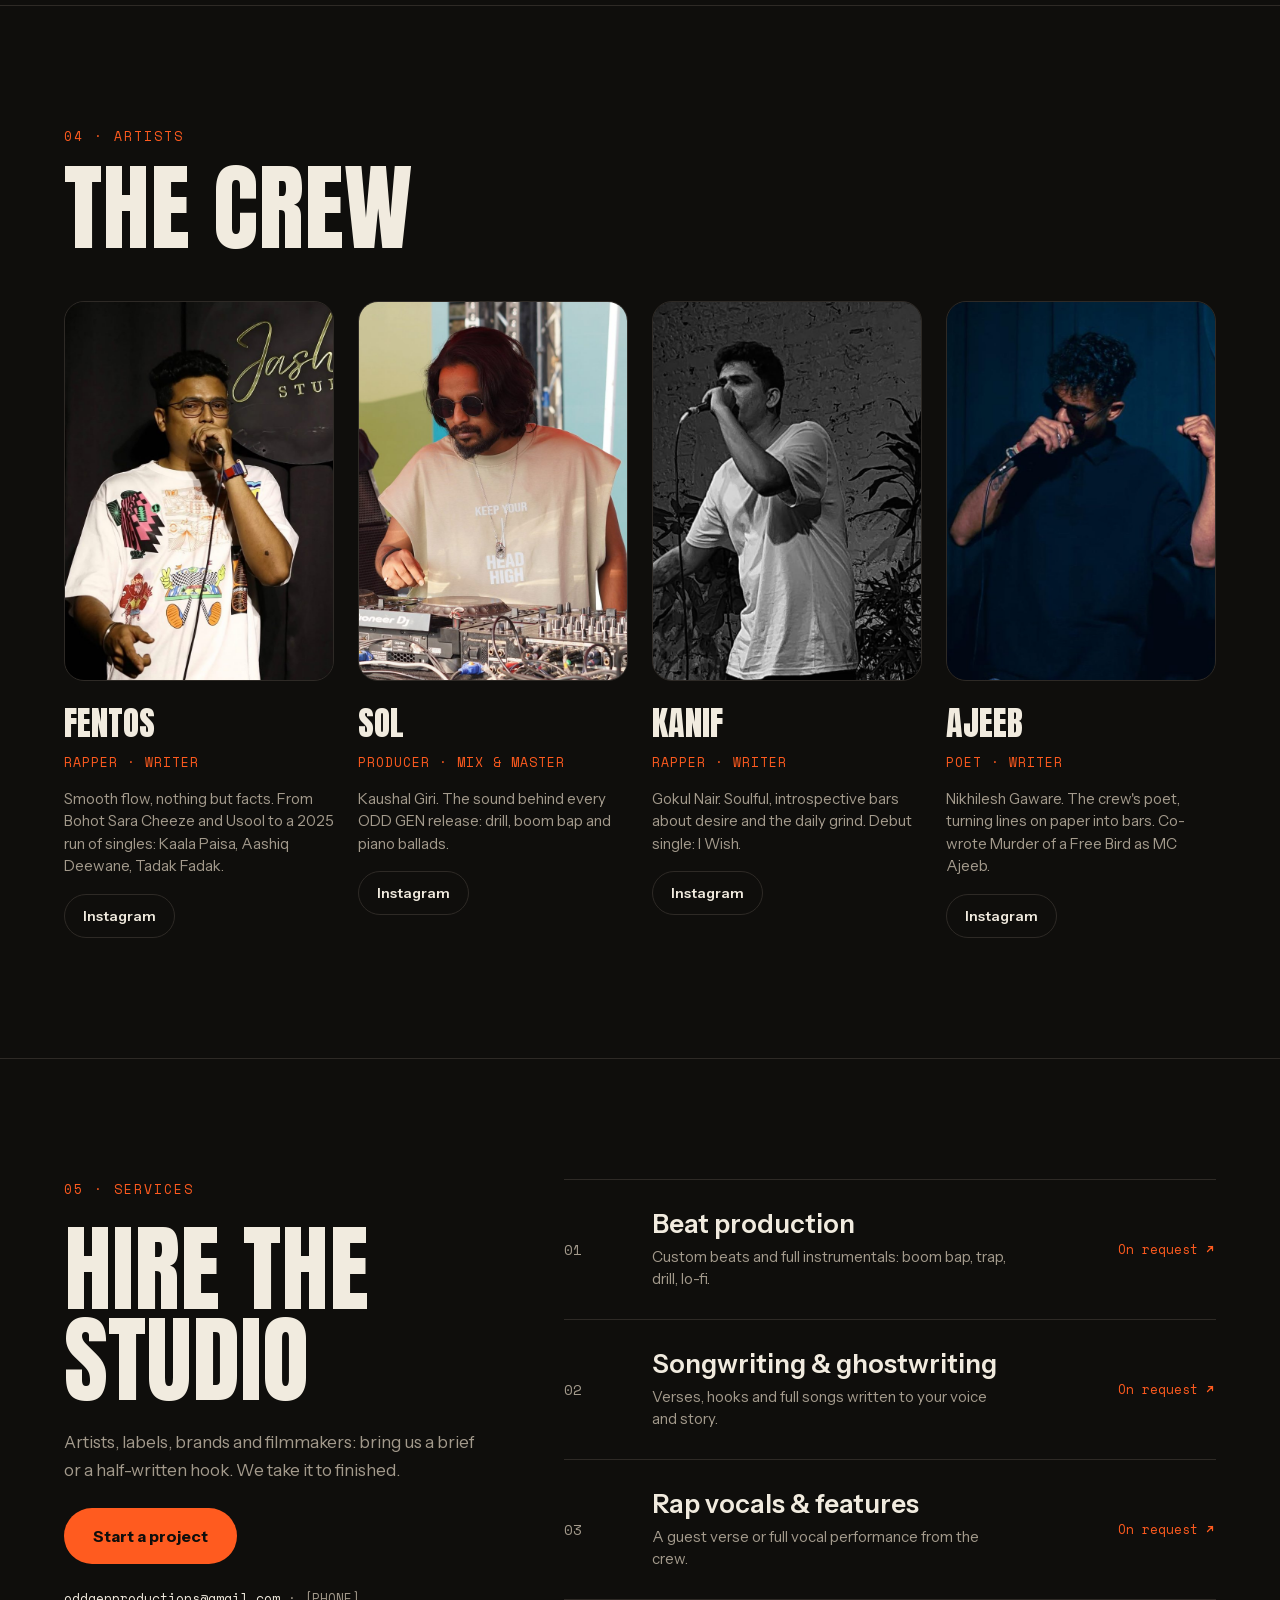
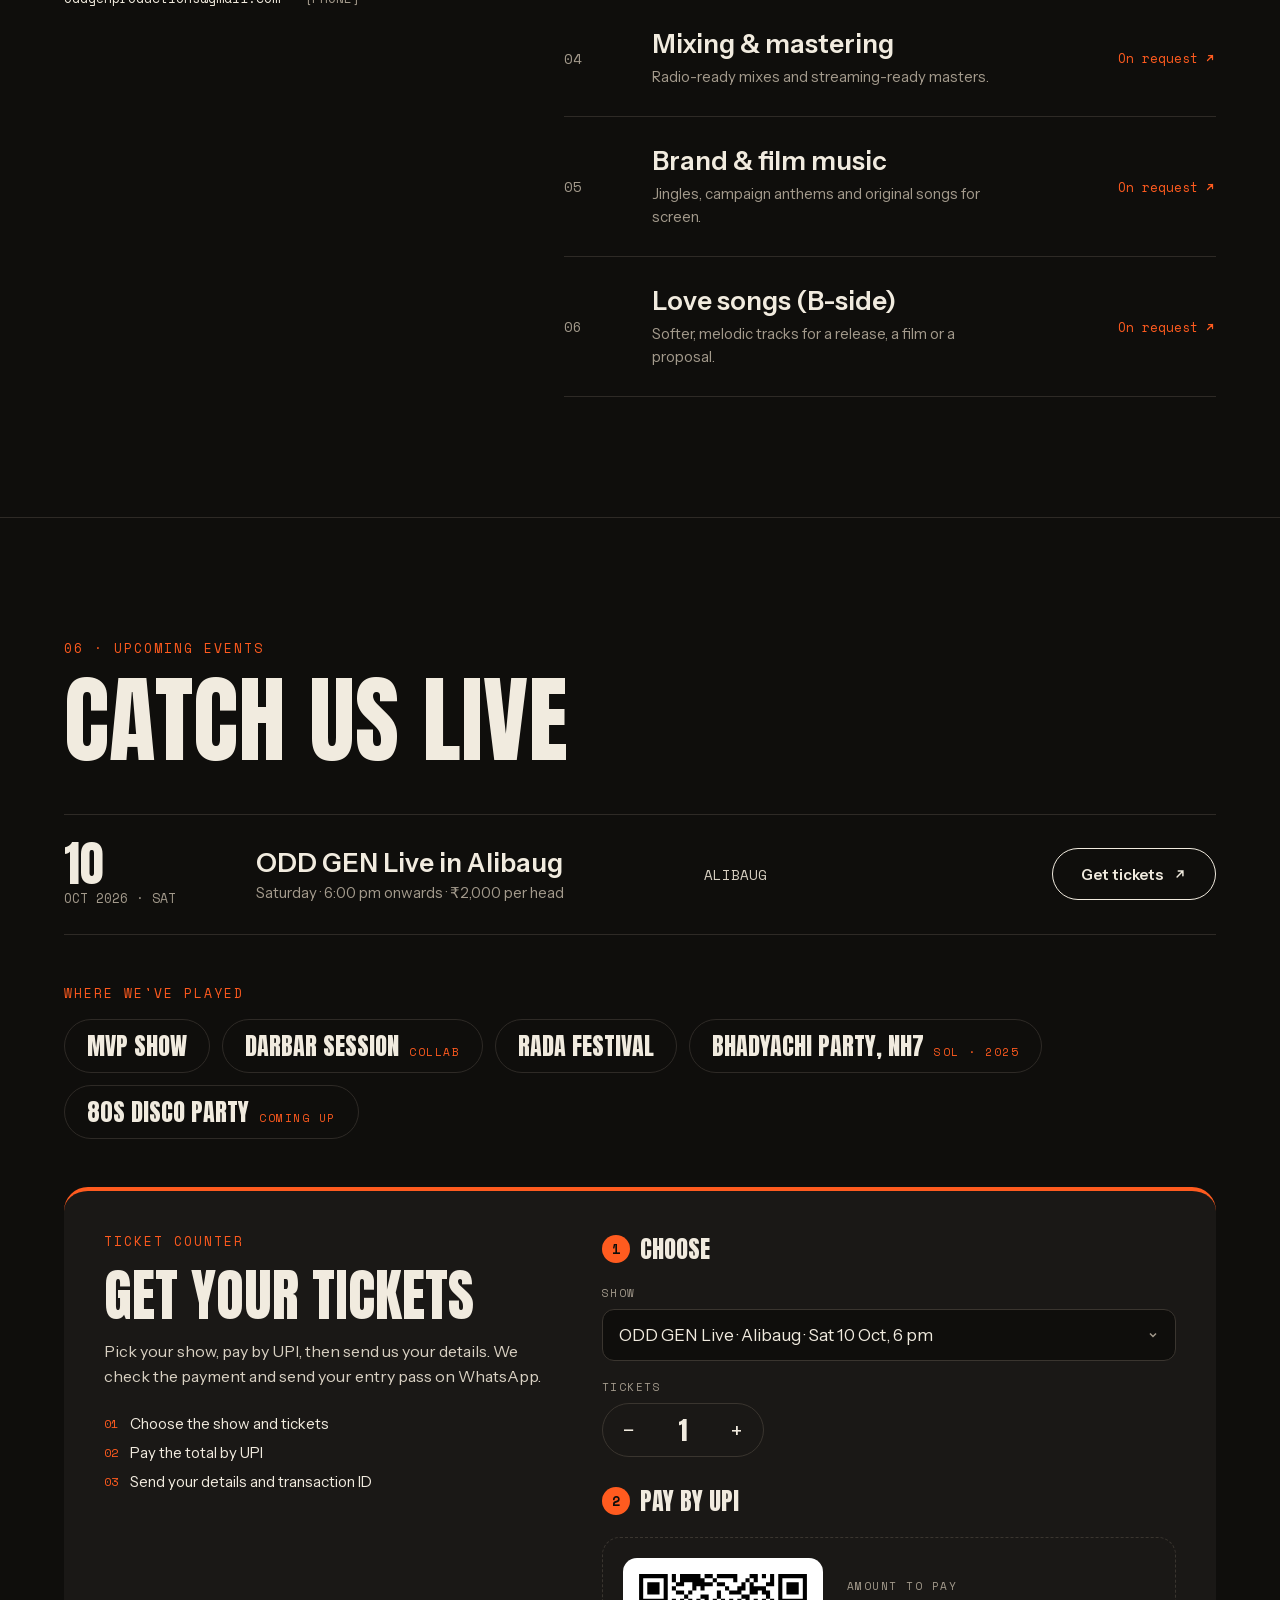
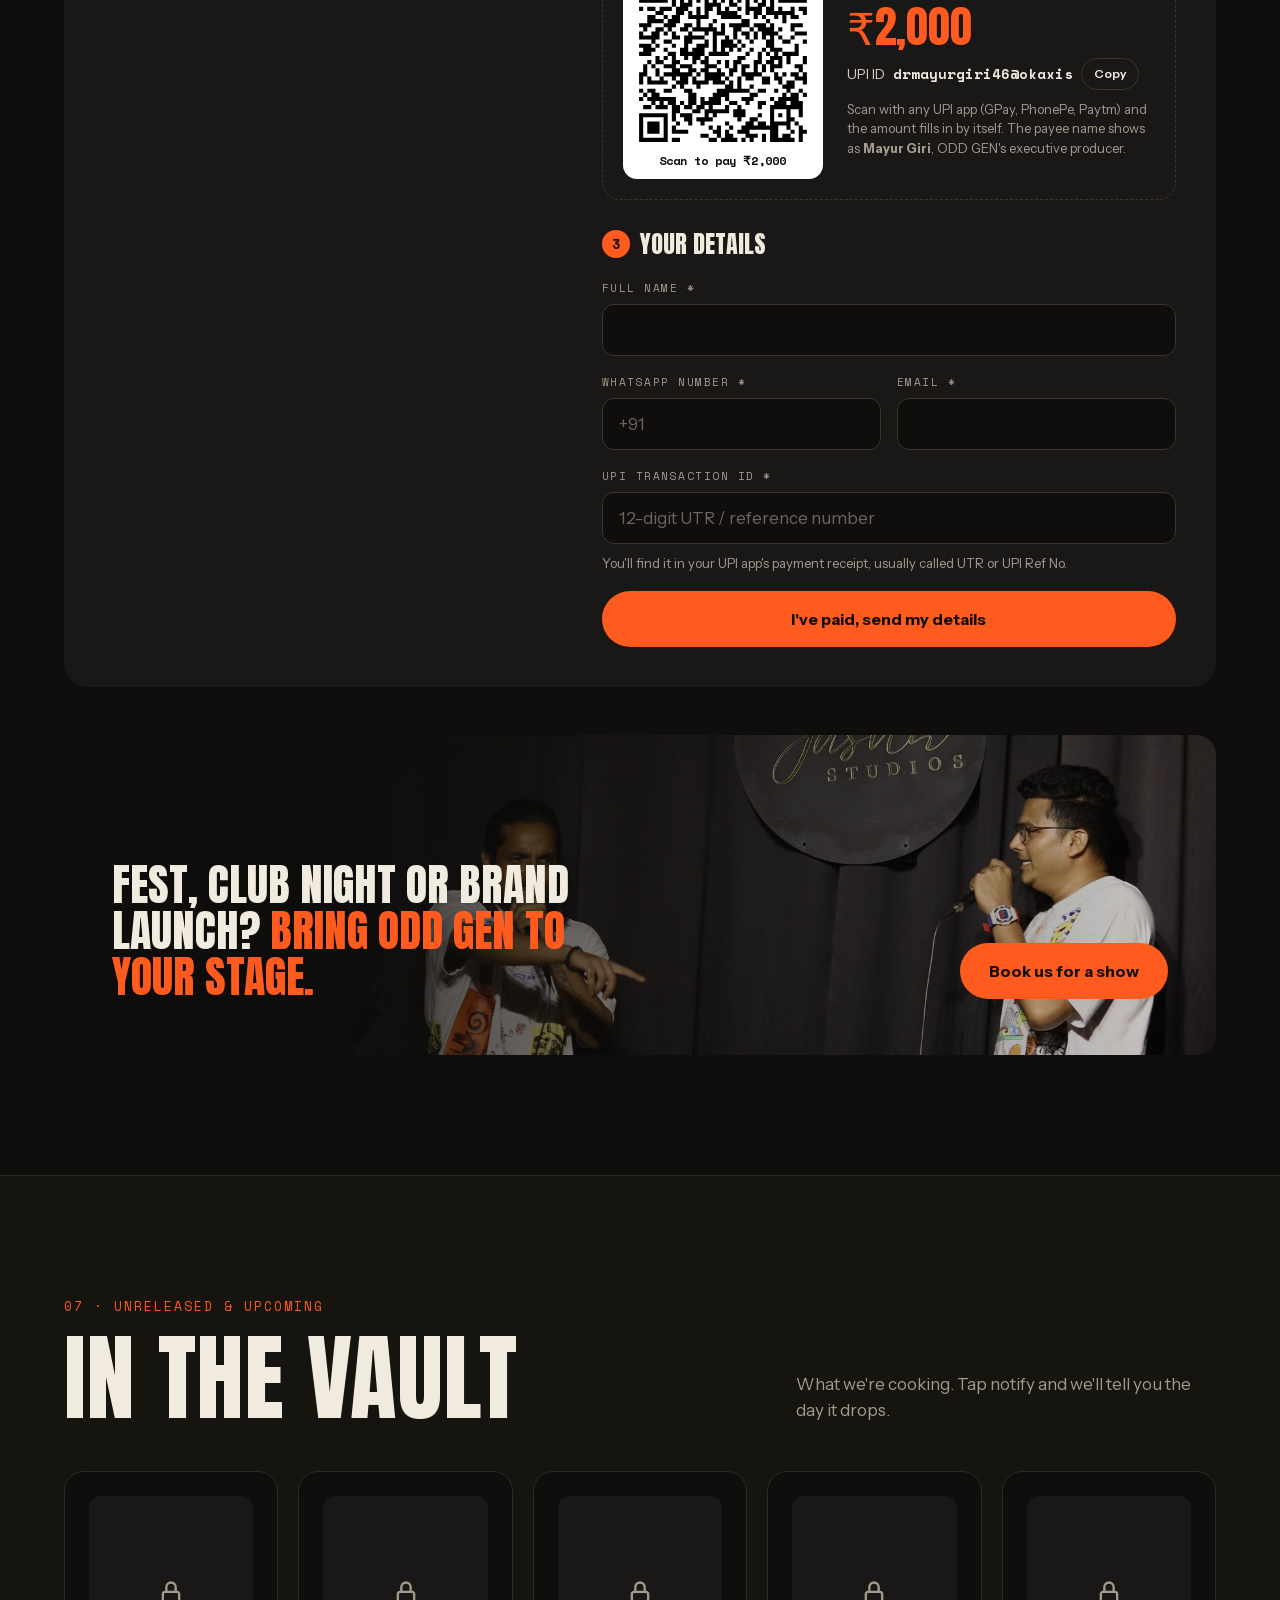
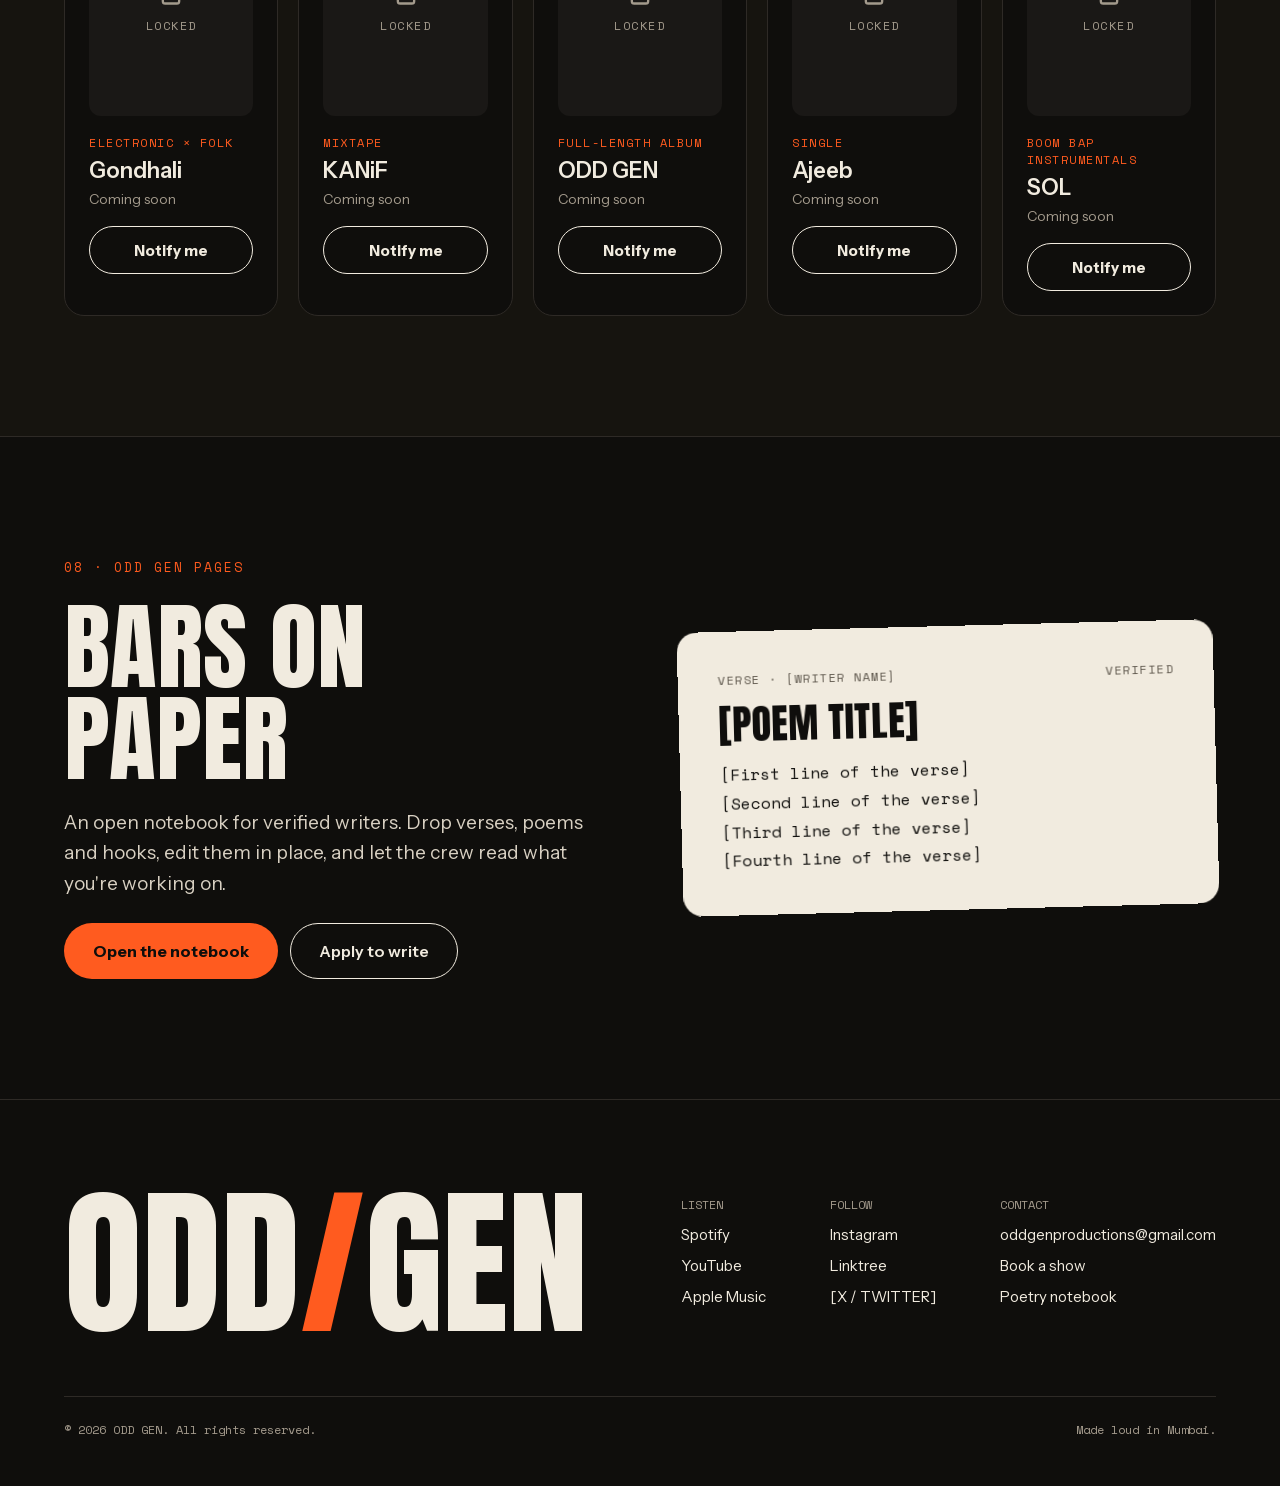
==== commit b9654a34: "Link each service's On request to the enquiry form Co-Authored-By: Claude Opus 5.5 <noreply@anthropi" ====
--- a/index.html
+++ b/index.html
@@ -23,7 +23,7 @@
 </script>
 <link rel="icon" type="image/png" href="assets/favicon.png">
 <link rel="apple-touch-icon" href="assets/logo-full.png">
-<link rel="stylesheet" href="styles.css?v=202610050030">
+<link rel="stylesheet" href="styles.css?v=202610050037">
 </head>
 <body>
 
@@ -370,12 +370,12 @@
     <div class="contact-line"><a href="mailto:oddgenproductions@gmail.com">oddgenproductions@gmail.com</a> · [PHONE]</div>
   </div>
   <div class="list">
-    <div class="service"><div class="track-n">01</div><div><div class="service-title">Beat production</div><div class="service-desc">Custom beats and full instrumentals: boom bap, trap, drill, lo-fi.</div></div><div class="service-price">On request</div></div>
-    <div class="service"><div class="track-n">02</div><div><div class="service-title">Songwriting &amp; ghostwriting</div><div class="service-desc">Verses, hooks and full songs written to your voice and story.</div></div><div class="service-price">On request</div></div>
-    <div class="service"><div class="track-n">03</div><div><div class="service-title">Rap vocals &amp; features</div><div class="service-desc">A guest verse or full vocal performance from the crew.</div></div><div class="service-price">On request</div></div>
-    <div class="service"><div class="track-n">04</div><div><div class="service-title">Mixing &amp; mastering</div><div class="service-desc">Radio-ready mixes and streaming-ready masters.</div></div><div class="service-price">On request</div></div>
-    <div class="service"><div class="track-n">05</div><div><div class="service-title">Brand &amp; film music</div><div class="service-desc">Jingles, campaign anthems and original songs for screen.</div></div><div class="service-price">On request</div></div>
-    <div class="service"><div class="track-n">06</div><div><div class="service-title">Love songs (B-side)</div><div class="service-desc">Softer, melodic tracks for a release, a film or a proposal.</div></div><div class="service-price">On request</div></div>
+    <div class="service"><div class="track-n">01</div><div><div class="service-title">Beat production</div><div class="service-desc">Custom beats and full instrumentals: boom bap, trap, drill, lo-fi.</div></div><a class="service-price" href="book.html?type=studio#request">On request <svg width="12" height="12" viewBox="0 0 24 24" fill="none" stroke="currentColor" stroke-width="2.5" stroke-linecap="round" aria-hidden="true"><path d="M7 17L17 7M9 7h8v8"/></svg></a></div>
+    <div class="service"><div class="track-n">02</div><div><div class="service-title">Songwriting &amp; ghostwriting</div><div class="service-desc">Verses, hooks and full songs written to your voice and story.</div></div><a class="service-price" href="book.html?type=studio#request">On request <svg width="12" height="12" viewBox="0 0 24 24" fill="none" stroke="currentColor" stroke-width="2.5" stroke-linecap="round" aria-hidden="true"><path d="M7 17L17 7M9 7h8v8"/></svg></a></div>
+    <div class="service"><div class="track-n">03</div><div><div class="service-title">Rap vocals &amp; features</div><div class="service-desc">A guest verse or full vocal performance from the crew.</div></div><a class="service-price" href="book.html?type=studio#request">On request <svg width="12" height="12" viewBox="0 0 24 24" fill="none" stroke="currentColor" stroke-width="2.5" stroke-linecap="round" aria-hidden="true"><path d="M7 17L17 7M9 7h8v8"/></svg></a></div>
+    <div class="service"><div class="track-n">04</div><div><div class="service-title">Mixing &amp; mastering</div><div class="service-desc">Radio-ready mixes and streaming-ready masters.</div></div><a class="service-price" href="book.html?type=studio#request">On request <svg width="12" height="12" viewBox="0 0 24 24" fill="none" stroke="currentColor" stroke-width="2.5" stroke-linecap="round" aria-hidden="true"><path d="M7 17L17 7M9 7h8v8"/></svg></a></div>
+    <div class="service"><div class="track-n">05</div><div><div class="service-title">Brand &amp; film music</div><div class="service-desc">Jingles, campaign anthems and original songs for screen.</div></div><a class="service-price" href="book.html?type=brand#request">On request <svg width="12" height="12" viewBox="0 0 24 24" fill="none" stroke="currentColor" stroke-width="2.5" stroke-linecap="round" aria-hidden="true"><path d="M7 17L17 7M9 7h8v8"/></svg></a></div>
+    <div class="service"><div class="track-n">06</div><div><div class="service-title">Love songs (B-side)</div><div class="service-desc">Softer, melodic tracks for a release, a film or a proposal.</div></div><a class="service-price" href="book.html?type=studio#request">On request <svg width="12" height="12" viewBox="0 0 24 24" fill="none" stroke="currentColor" stroke-width="2.5" stroke-linecap="round" aria-hidden="true"><path d="M7 17L17 7M9 7h8v8"/></svg></a></div>
   </div>
 </section>
 
@@ -546,7 +546,7 @@
   <div class="video-frame"></div>
 </div>
 
-<script src="assets/vendor/qrcode.js?v=202610050030"></script>
-<script src="app.js?v=202610050030"></script>
+<script src="assets/vendor/qrcode.js?v=202610050037"></script>
+<script src="app.js?v=202610050037"></script>
 </body>
 </html>
--- a/styles.css
+++ b/styles.css
@@ -203,6 +203,8 @@
 .service-title { font-size: 26px; font-weight: 600; }
 .service-desc { font-size: 15px; line-height: 1.5; color: var(--muted); margin-top: 6px; }
 .service-price { text-align: right; font-family: var(--mono); font-size: 13px; color: var(--soft); }
+a.service-price { justify-self: end; display: inline-flex; align-items: center; gap: 6px; color: var(--accent); }
+a.service-price:hover { text-decoration: underline; }
 
 /* events */
 .event { min-height: 120px; padding: 16px 0; display: grid; grid-template-columns: 160px 1fr 280px 200px; gap: 32px; align-items: center; border-bottom: 1px solid var(--line); }
@@ -439,6 +441,7 @@
 
   .service { grid-template-columns: 1fr; gap: 6px; padding: 20px 0; }
   .service-price { text-align: left; order: -1; }
+  a.service-price { justify-self: start; }
   .service-title { font-size: 21px; }
 
   .event { grid-template-columns: 64px 1fr 48px; gap: 16px; padding: 20px 0; min-height: 0; }
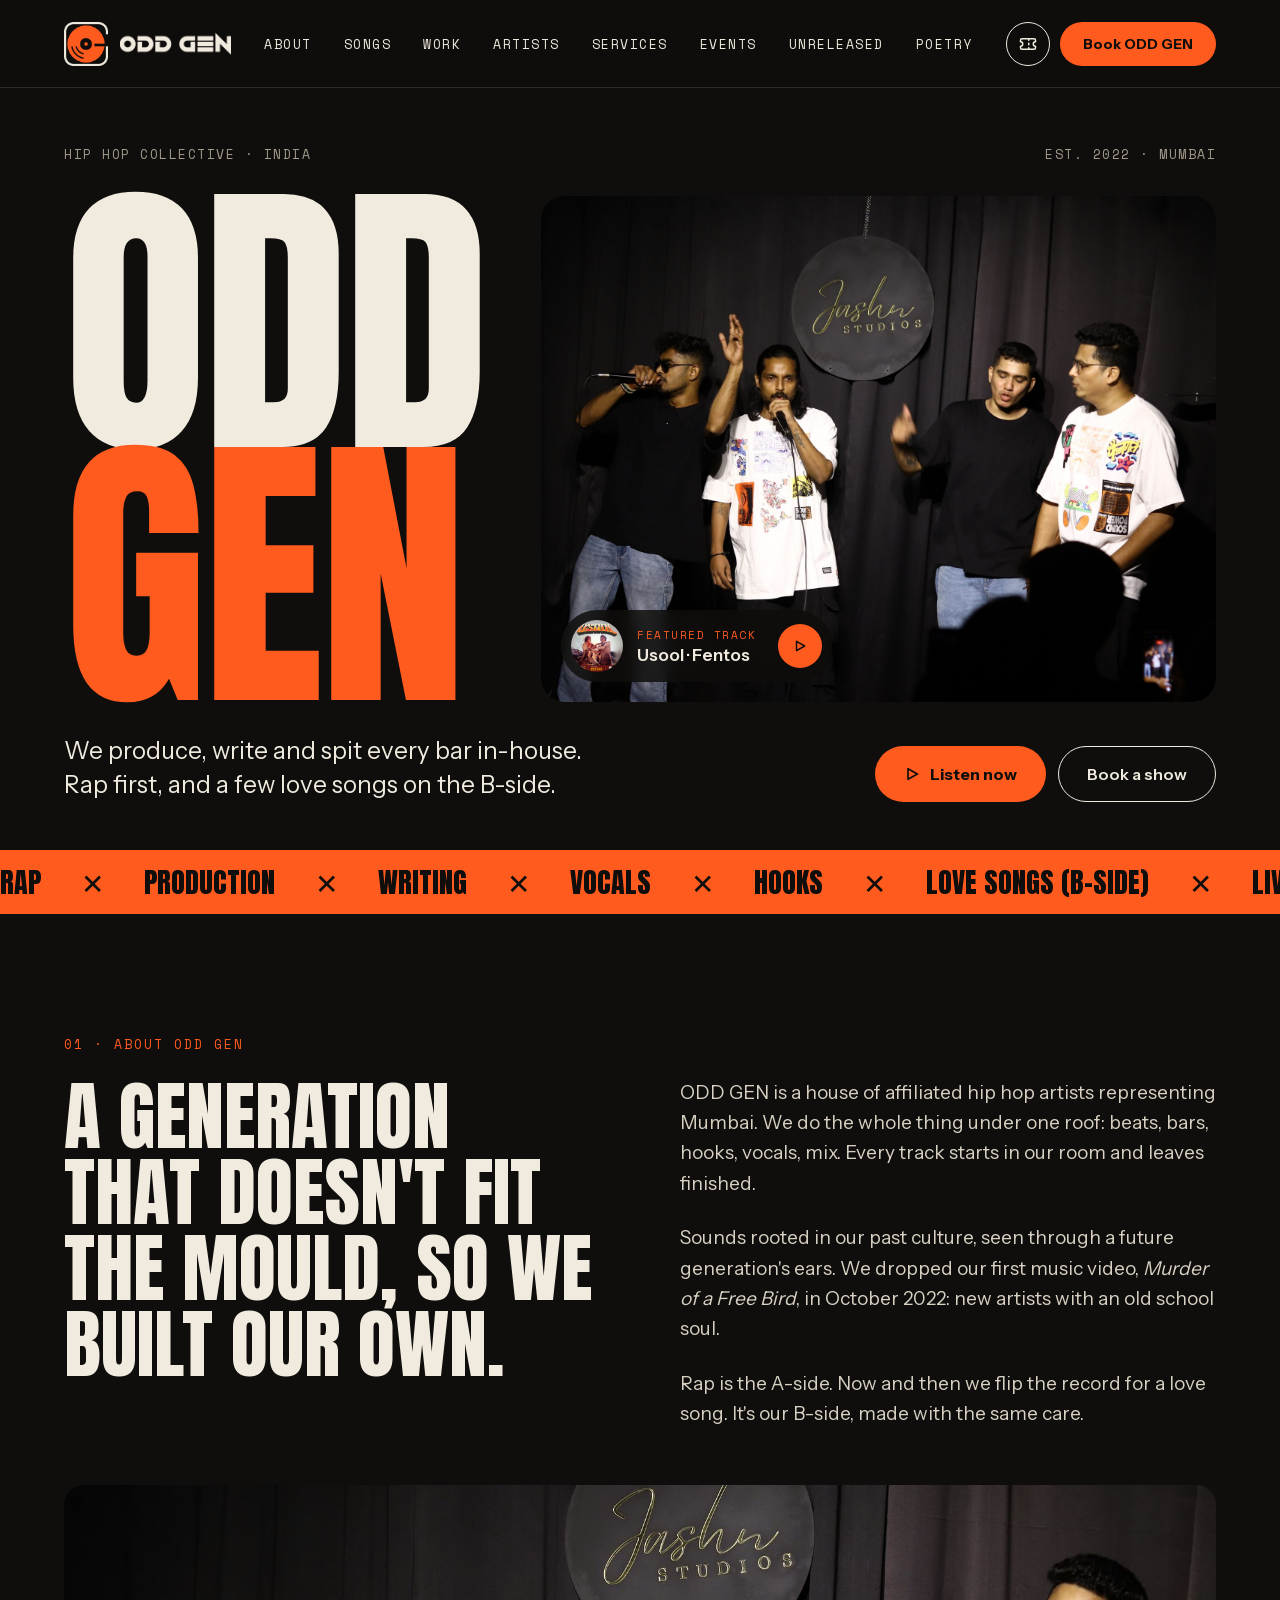
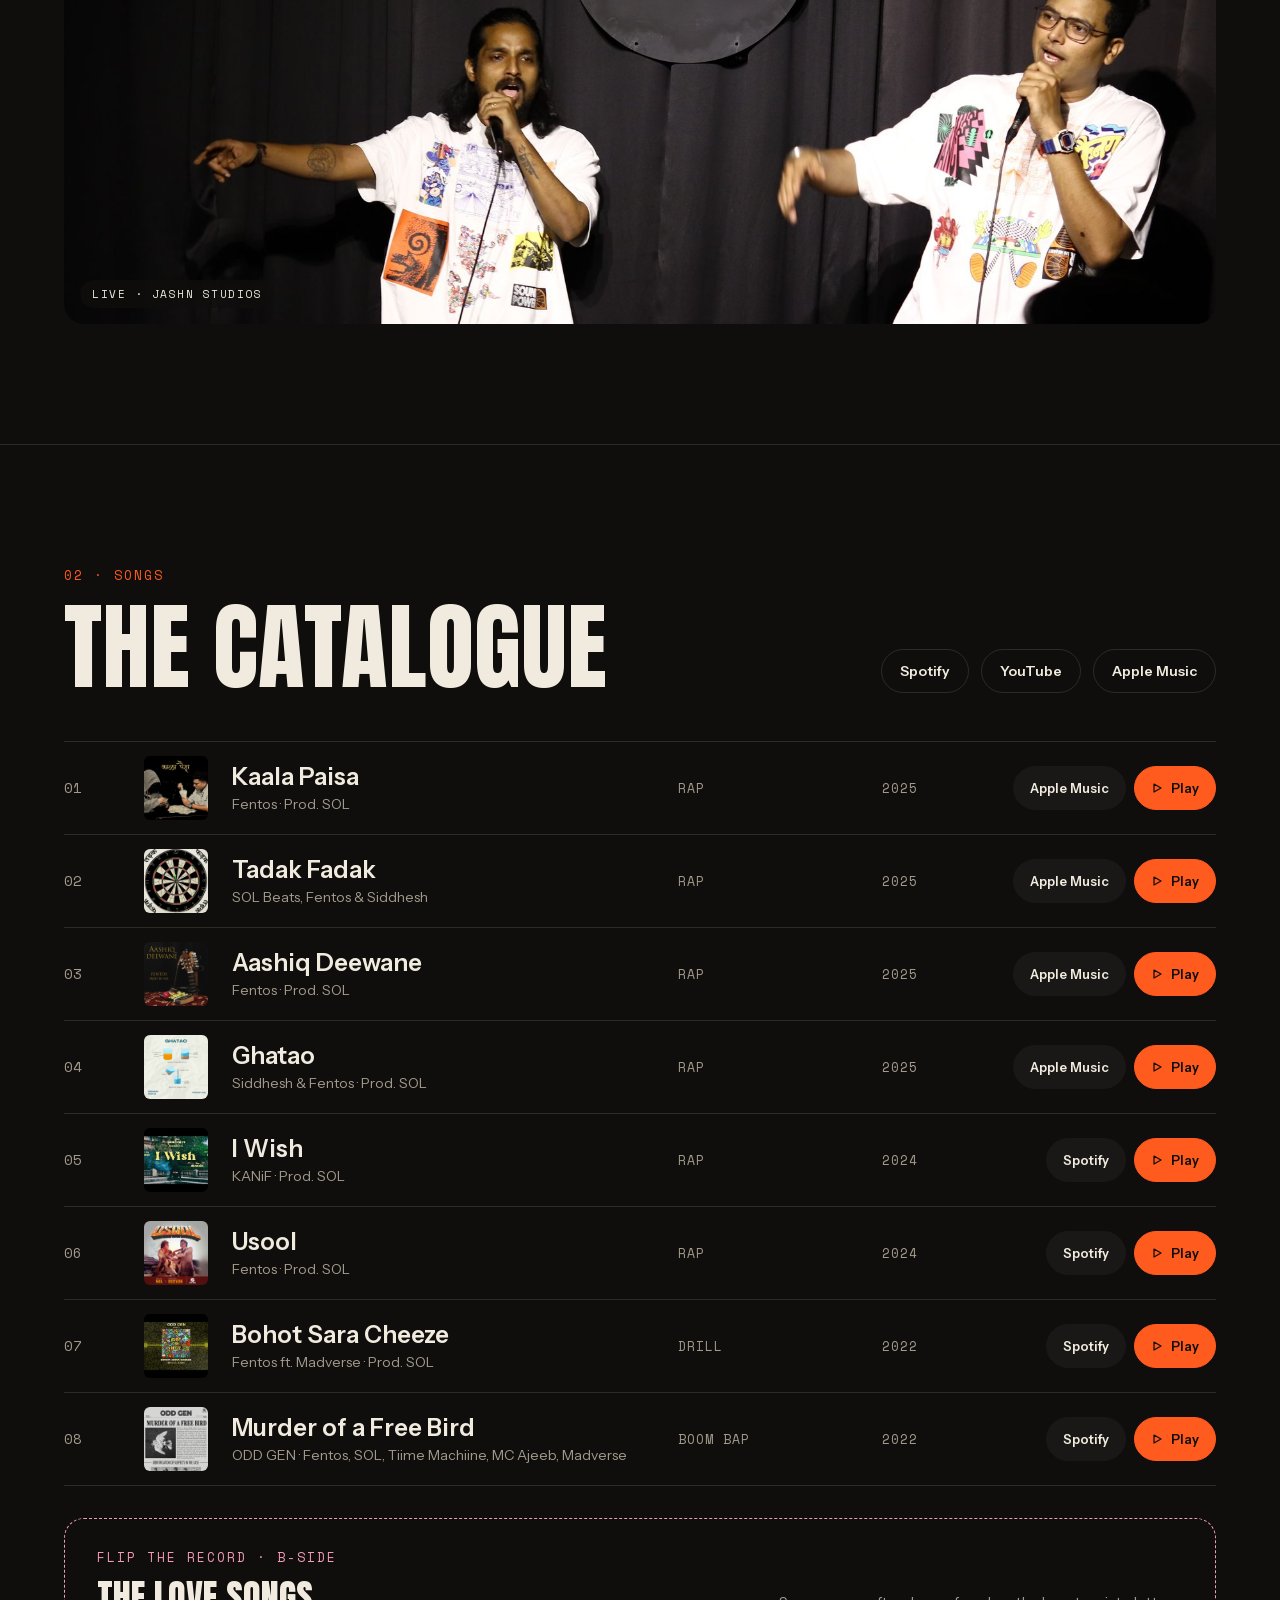
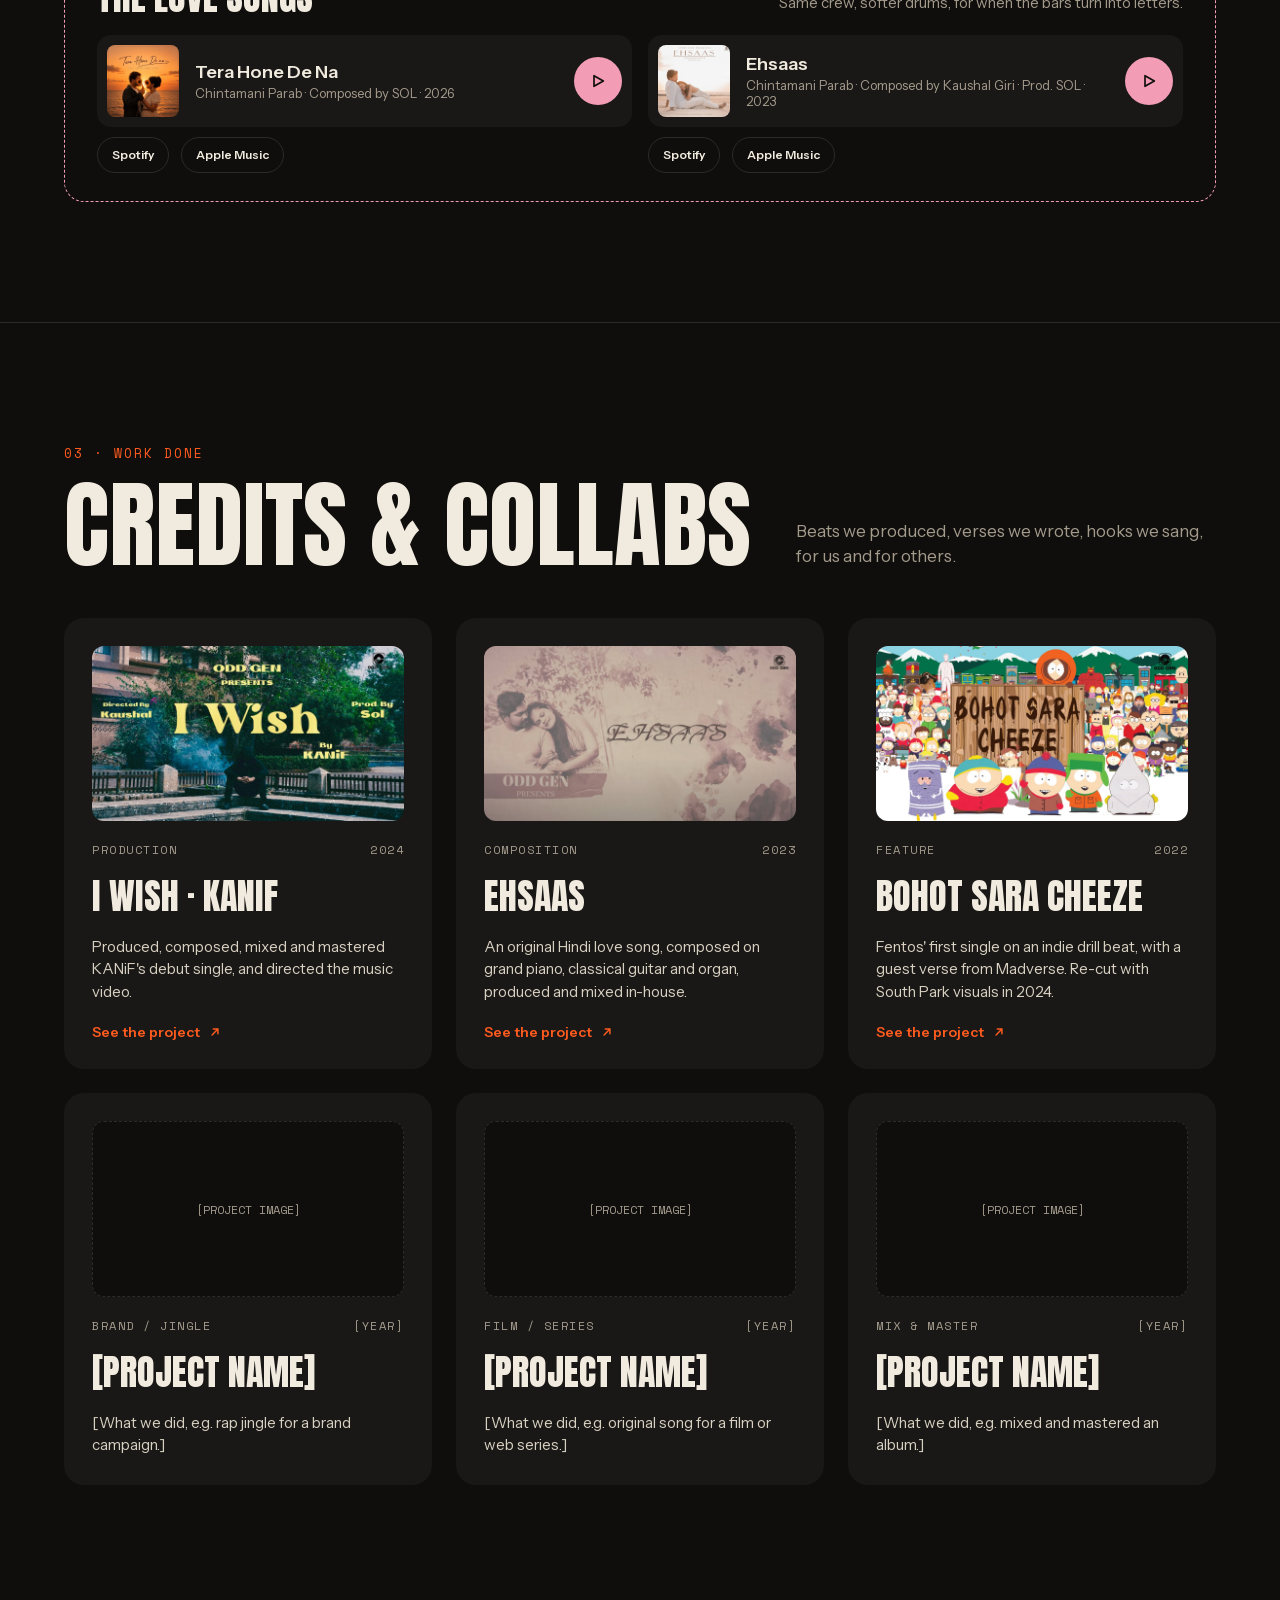
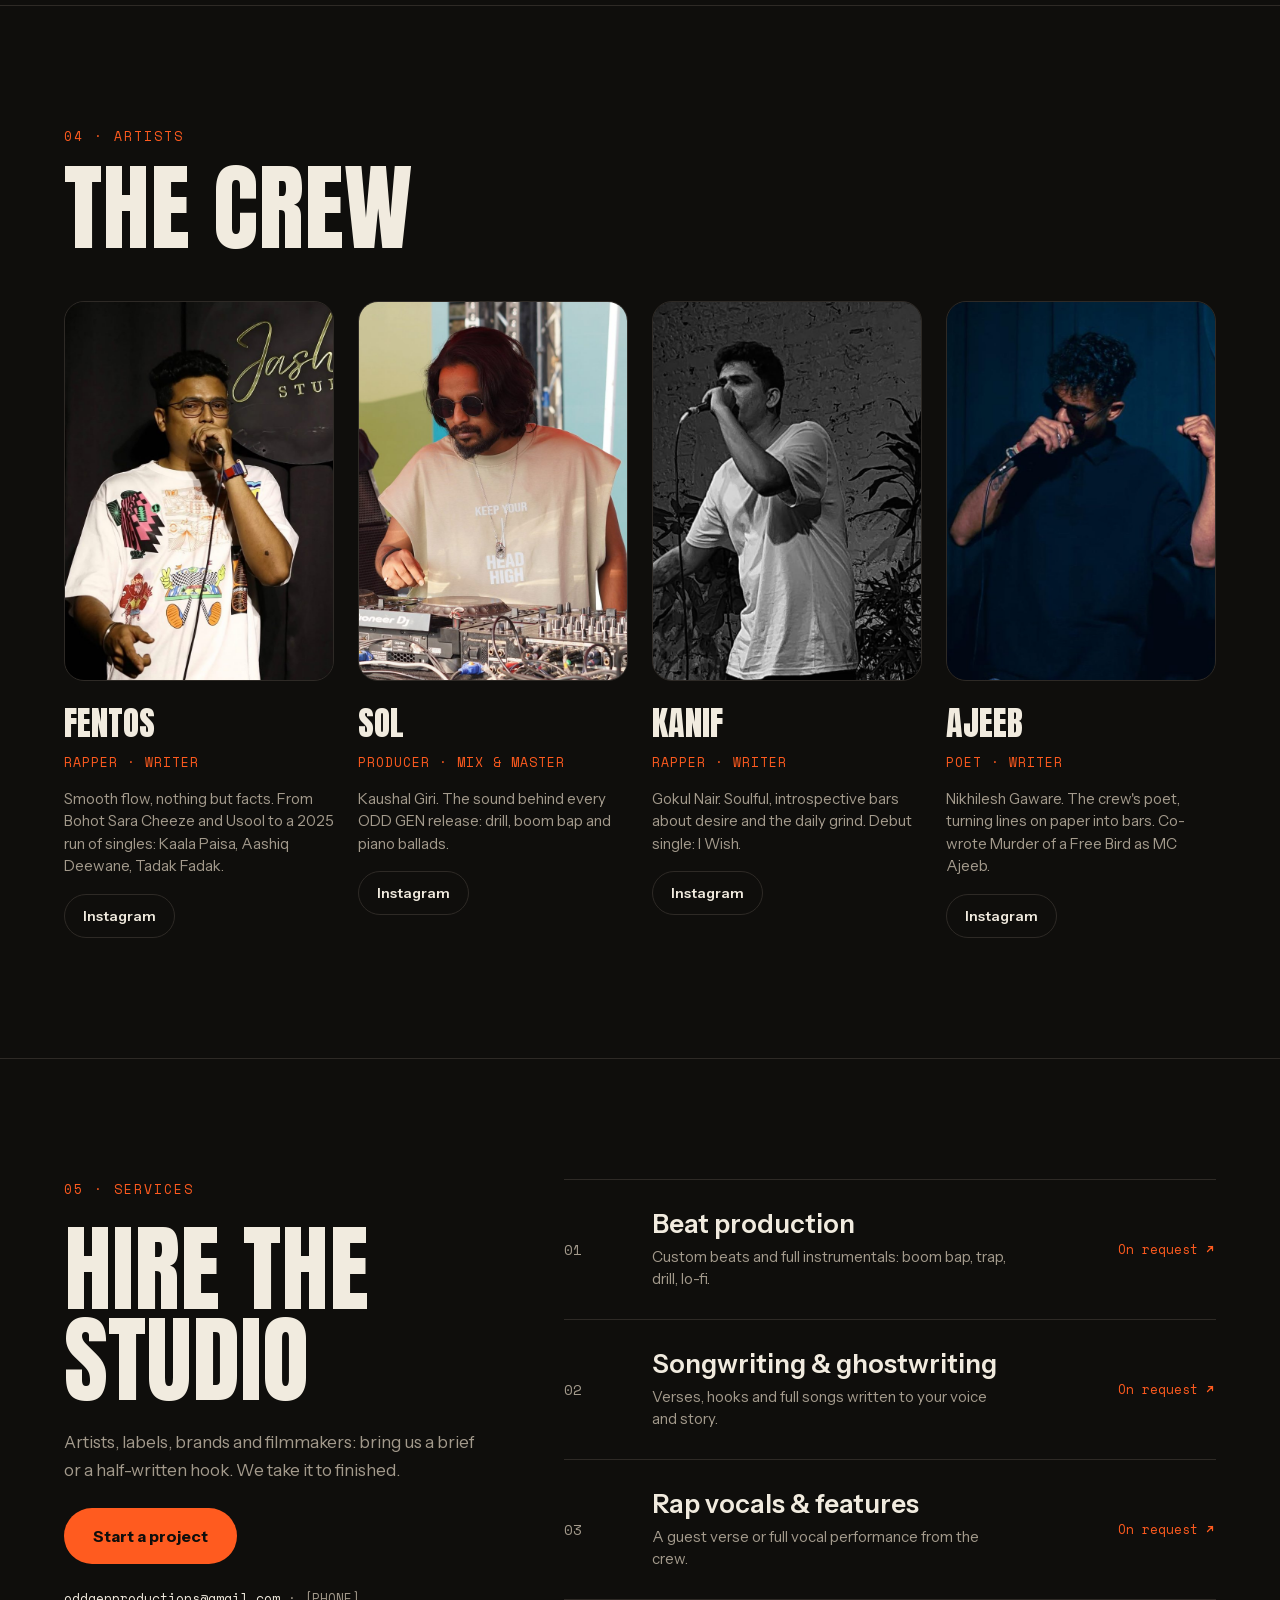
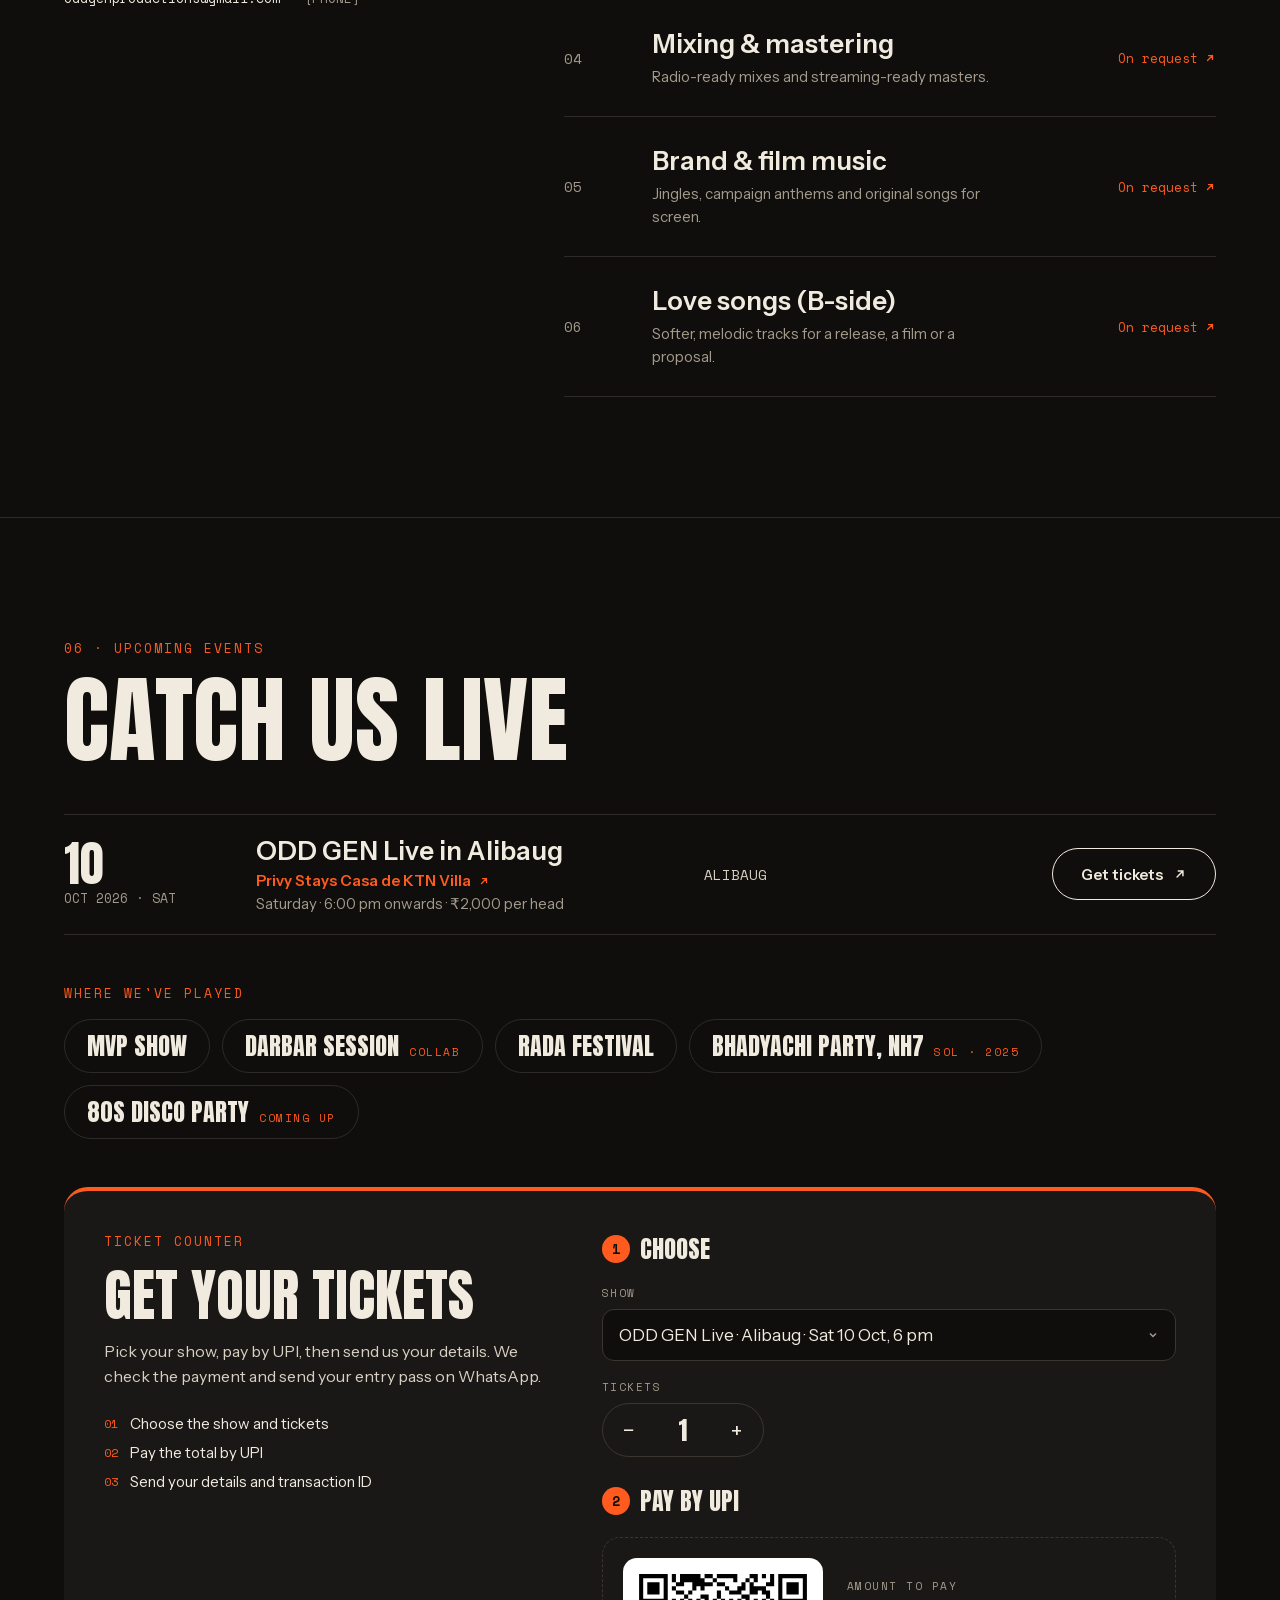
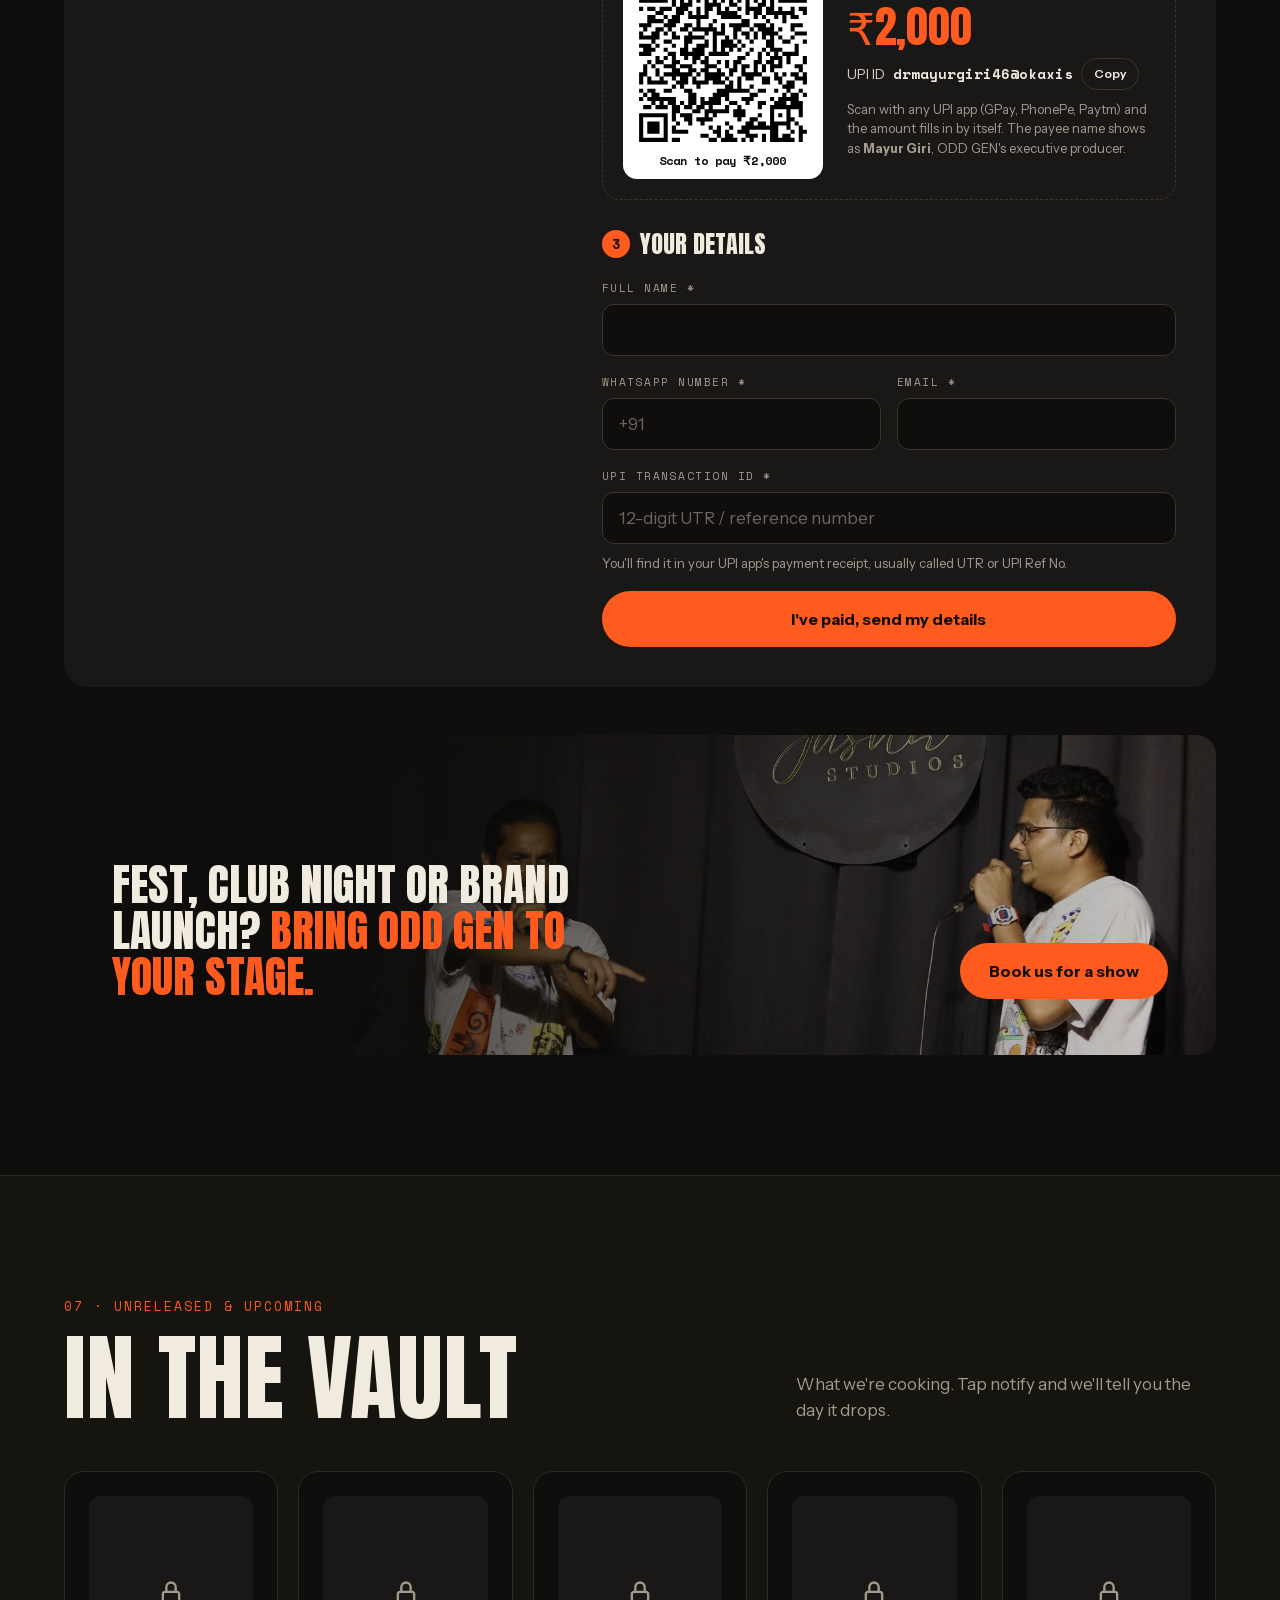
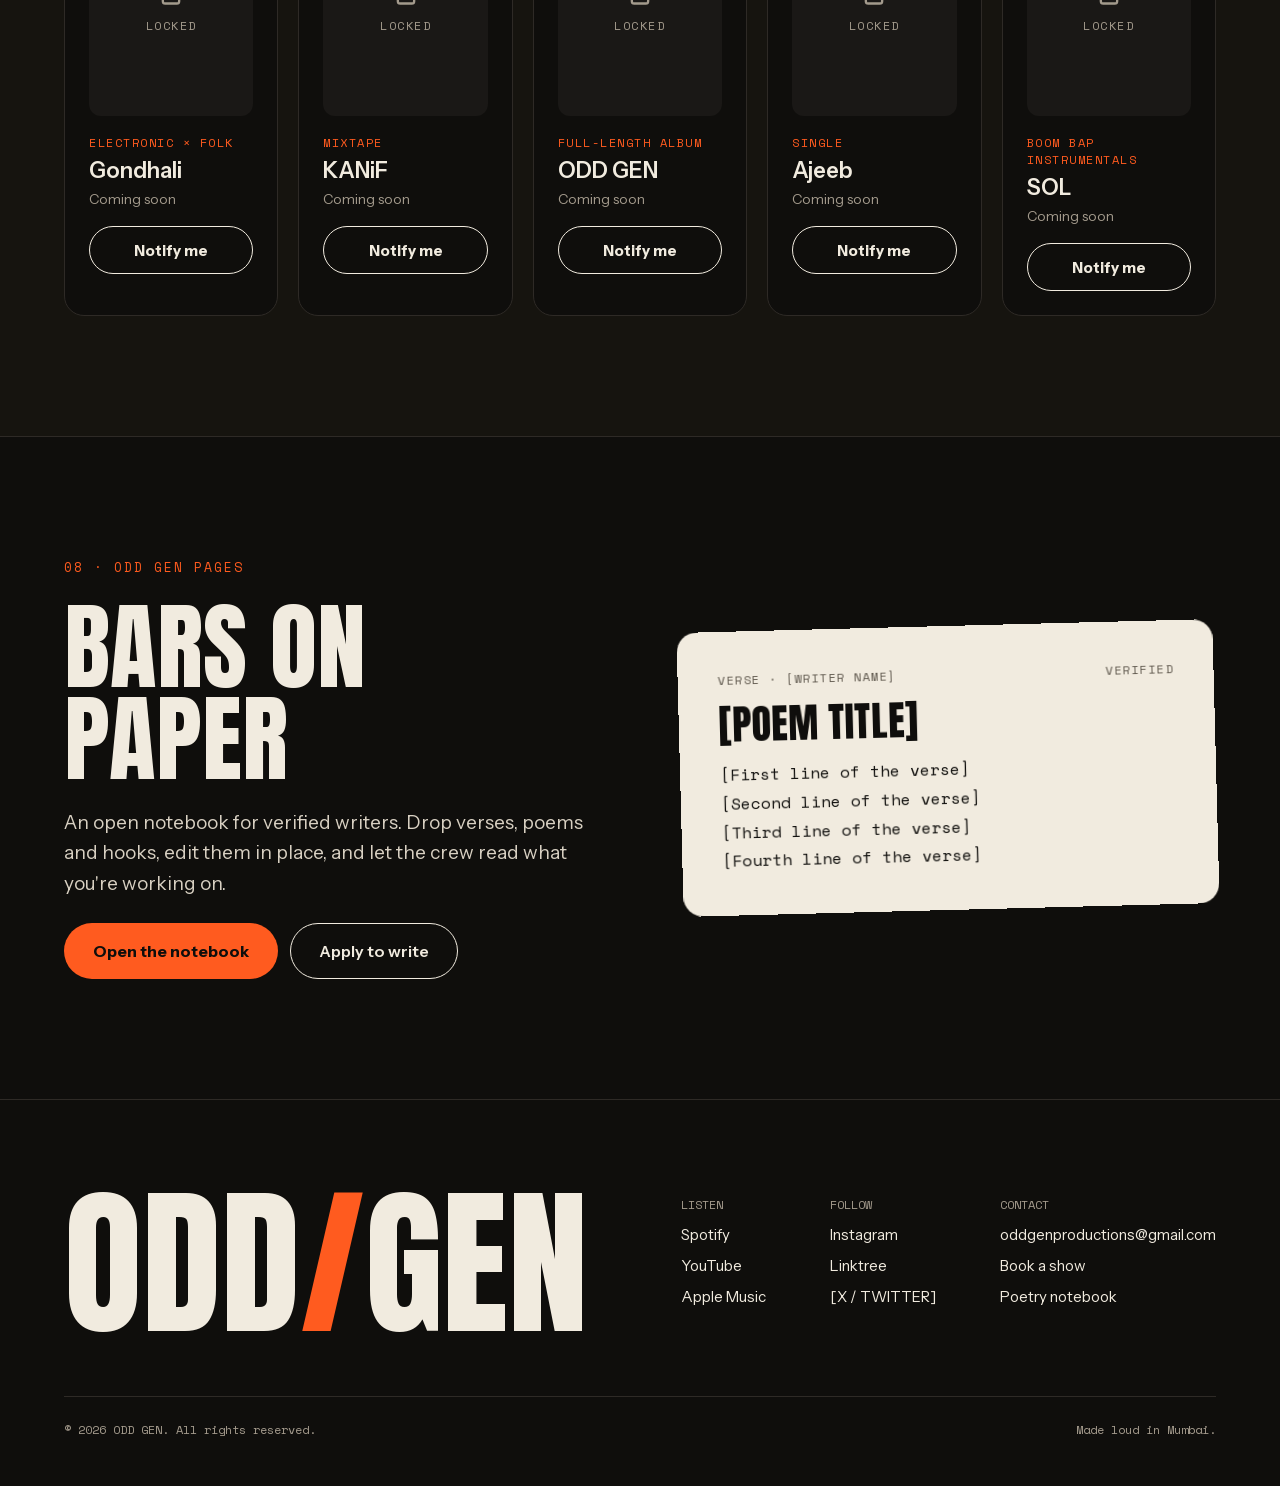
==== commit 6e7a16f2: "Add the Alibaug venue with a location link Co-Authored-By: Claude Opus 5.5 <noreply@anthropic.com>" ====
--- a/index.html
+++ b/index.html
@@ -23,7 +23,7 @@
 </script>
 <link rel="icon" type="image/png" href="assets/favicon.png">
 <link rel="apple-touch-icon" href="assets/logo-full.png">
-<link rel="stylesheet" href="styles.css?v=202610050037">
+<link rel="stylesheet" href="styles.css?v=202610050042">
 </head>
 <body>
 
@@ -390,7 +390,7 @@
   <div class="list">
     <div class="event" data-show="ODD GEN Live · Alibaug · Sat 10 Oct, 6 pm" data-price="2000">
       <div><div class="event-day">10</div><div class="event-month">Oct 2026 · Sat</div></div>
-      <div><div class="event-title">ODD GEN Live in Alibaug</div><div class="event-venue">Saturday · 6:00 pm onwards · ₹2,000 per head</div></div>
+      <div><div class="event-title">ODD GEN Live in Alibaug</div><div class="event-venue"><a class="venue-link" href="https://share.google/xWbTwtddiRdLsAmRf" target="_blank" rel="noopener">Privy Stays Casa de KTN Villa <svg width="12" height="12" viewBox="0 0 24 24" fill="none" stroke="currentColor" stroke-width="2.5" stroke-linecap="round" aria-hidden="true"><path d="M7 17L17 7M9 7h8v8"/></svg></a></div><div class="event-venue">Saturday · 6:00 pm onwards · ₹2,000 per head</div></div>
       <div class="event-city">Alibaug</div>
       <a href="#tickets" class="btn btn-ghost" data-ticket-show="ODD GEN Live · Alibaug · Sat 10 Oct, 6 pm">Get tickets <svg width="14" height="14" viewBox="0 0 24 24" fill="none" stroke="currentColor" stroke-width="2.5" stroke-linecap="round" aria-hidden="true"><path d="M7 17L17 7M9 7h8v8"/></svg></a>
       <a href="#tickets" class="icon-btn btn-ghost" aria-label="Get tickets" data-ticket-show="ODD GEN Live · Alibaug · Sat 10 Oct, 6 pm"><svg width="16" height="16" viewBox="0 0 24 24" fill="none" stroke="currentColor" stroke-width="2.5" stroke-linecap="round" aria-hidden="true"><path d="M7 17L17 7M9 7h8v8"/></svg></a>
@@ -546,7 +546,7 @@
   <div class="video-frame"></div>
 </div>
 
-<script src="assets/vendor/qrcode.js?v=202610050037"></script>
-<script src="app.js?v=202610050037"></script>
+<script src="assets/vendor/qrcode.js?v=202610050042"></script>
+<script src="app.js?v=202610050042"></script>
 </body>
 </html>
--- a/styles.css
+++ b/styles.css
@@ -212,6 +212,9 @@
 .event-month { font-family: var(--mono); font-size: 13px; text-transform: uppercase; color: var(--muted); }
 .event-title { font-size: 26px; font-weight: 600; }
 .event-venue { font-size: 15px; color: var(--muted); margin-top: 4px; }
+.venue-link { color: var(--accent); font-weight: 600; }
+.venue-link svg { display: inline; vertical-align: -1px; margin-left: 4px; }
+.venue-link:hover { color: var(--accent); text-decoration: underline; }
 .event-city { font-family: var(--mono); font-size: 14px; text-transform: uppercase; color: var(--soft); }
 .event .btn { justify-self: end; height: 52px; font-size: 15px; }
 .event .icon-btn { border: 1.5px solid var(--fg); }
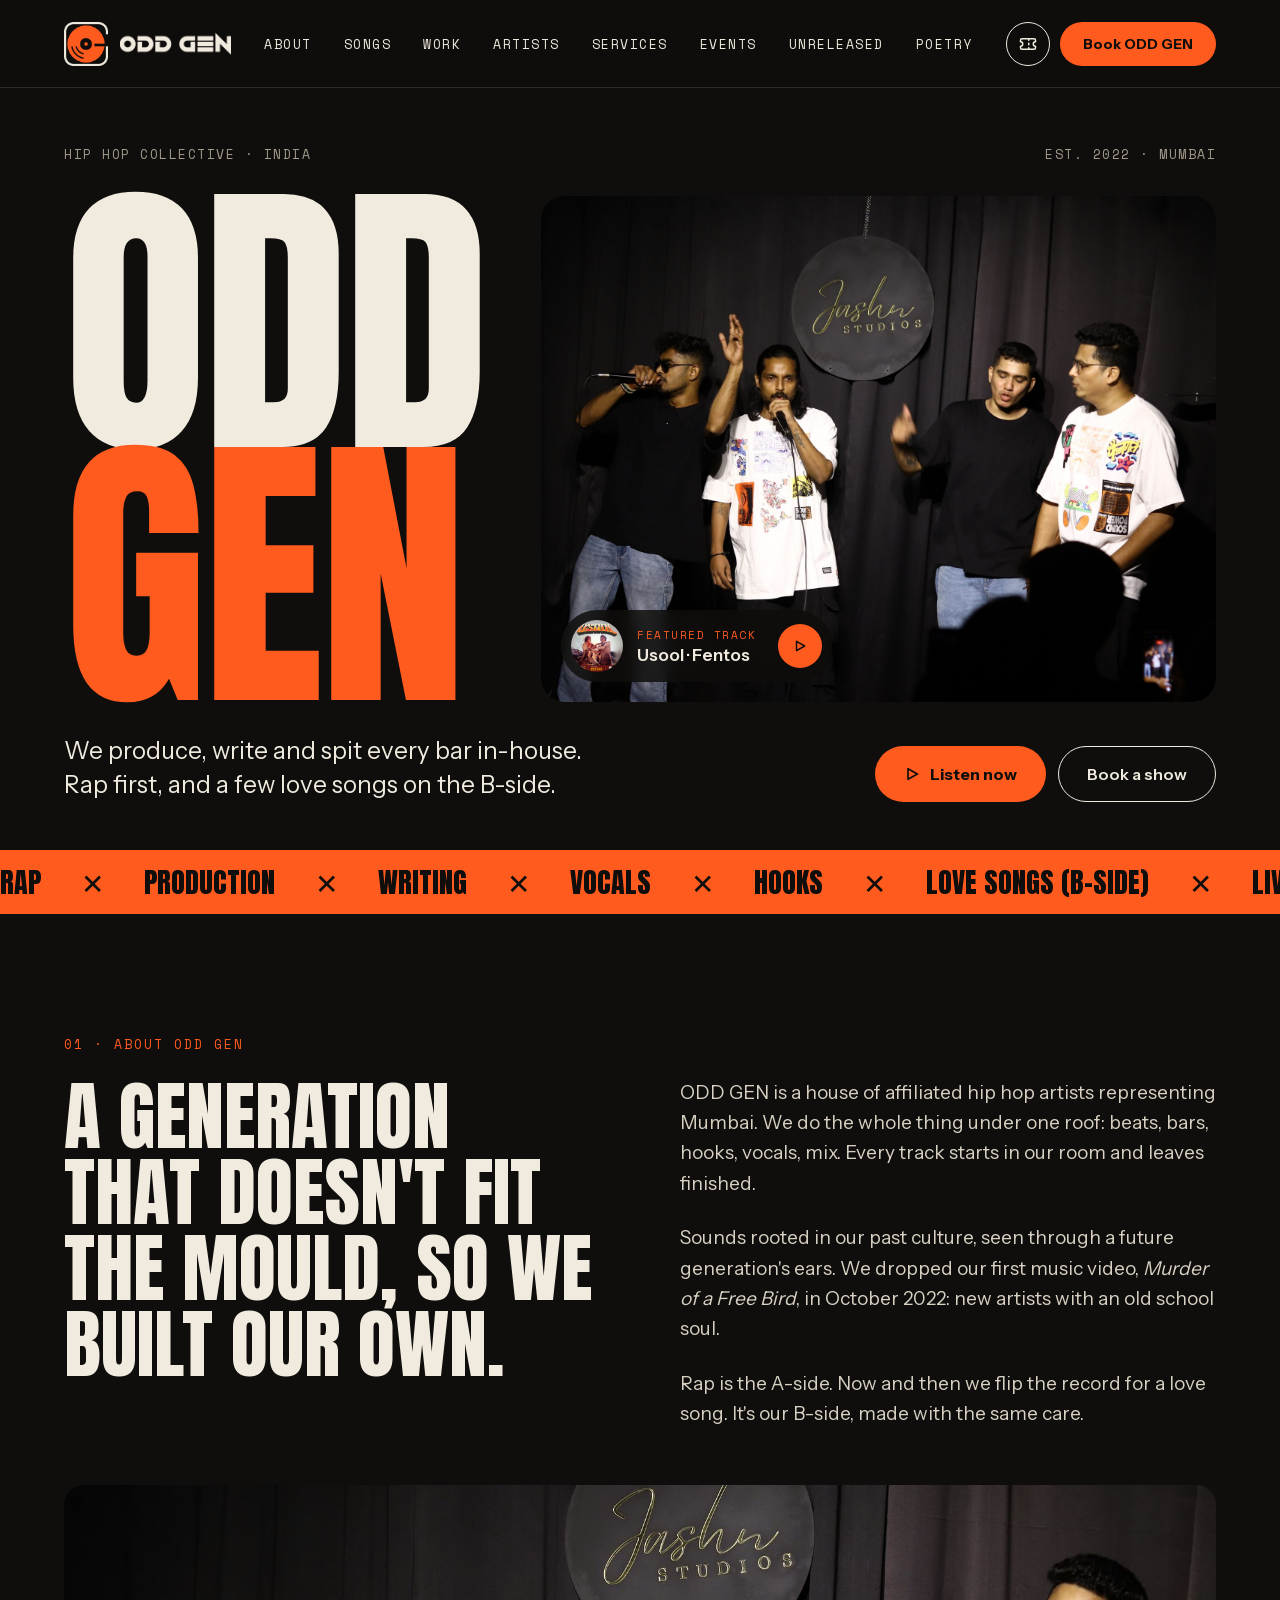
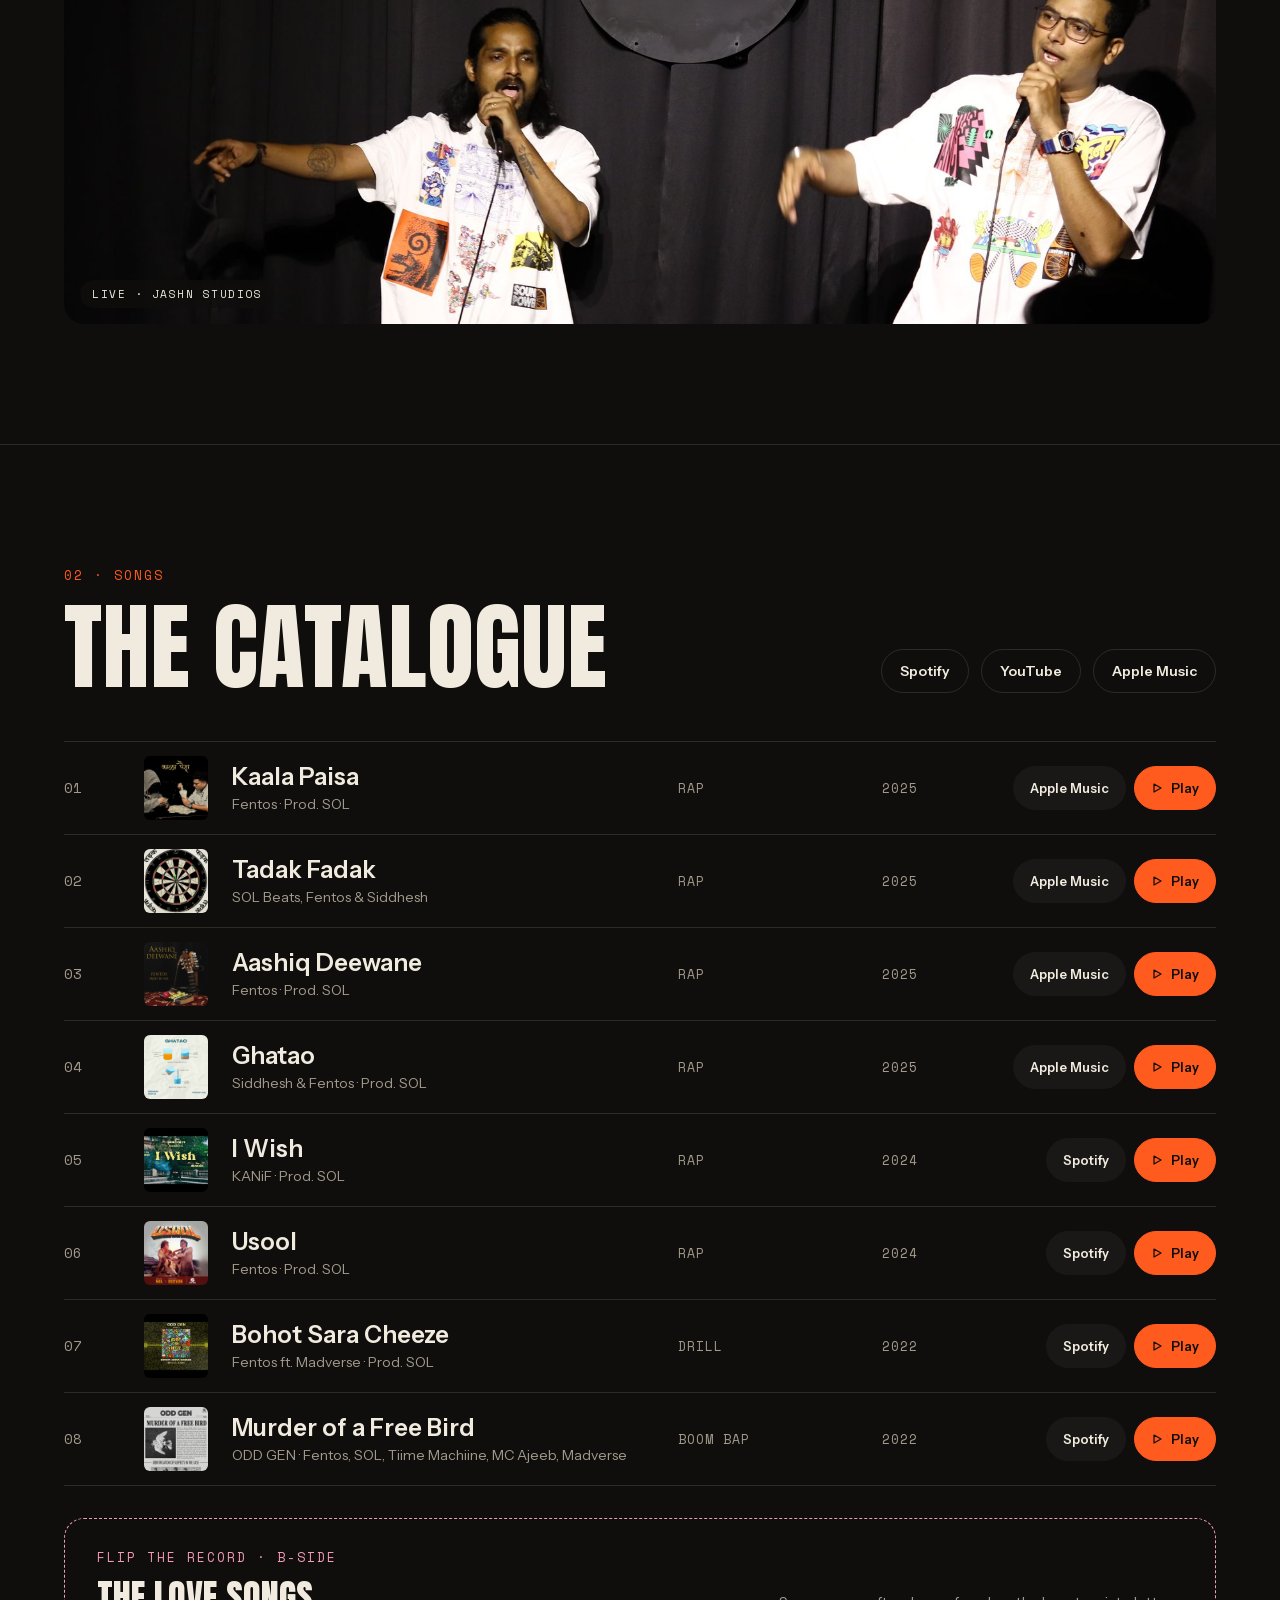
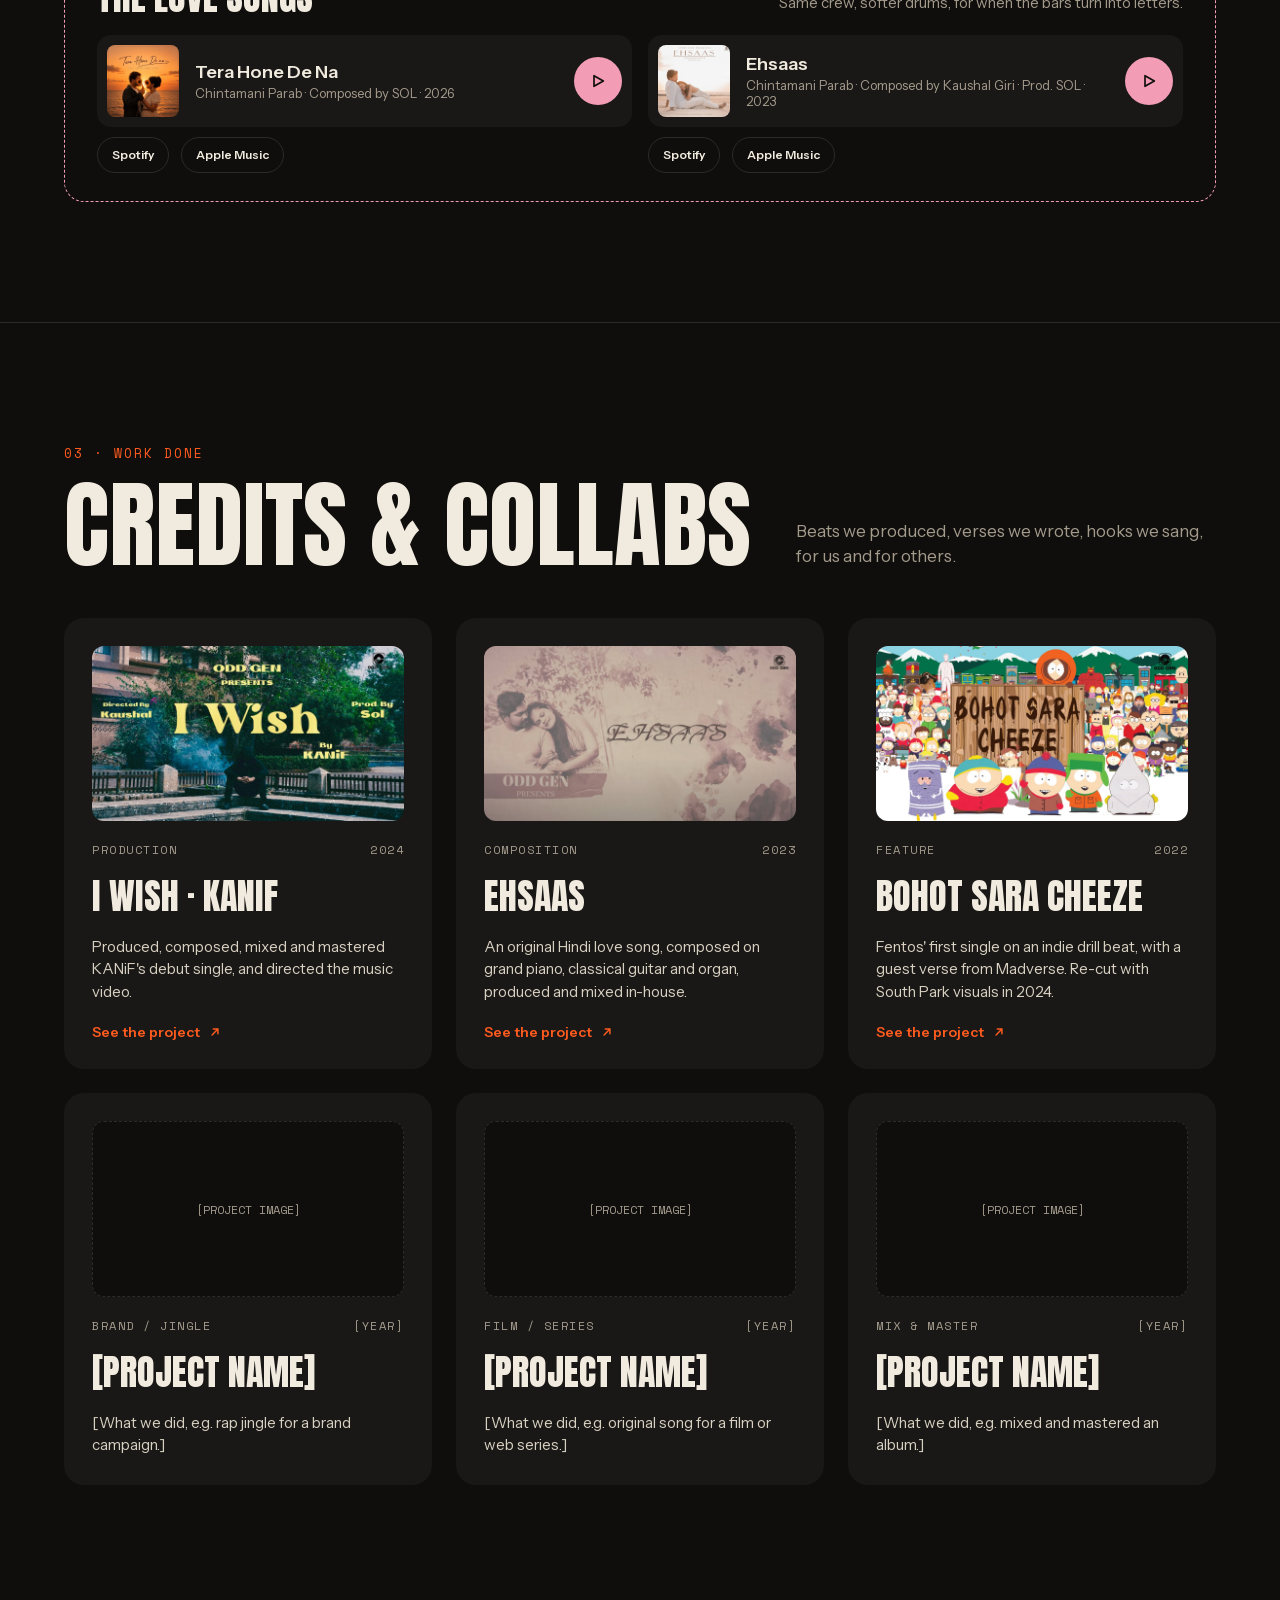
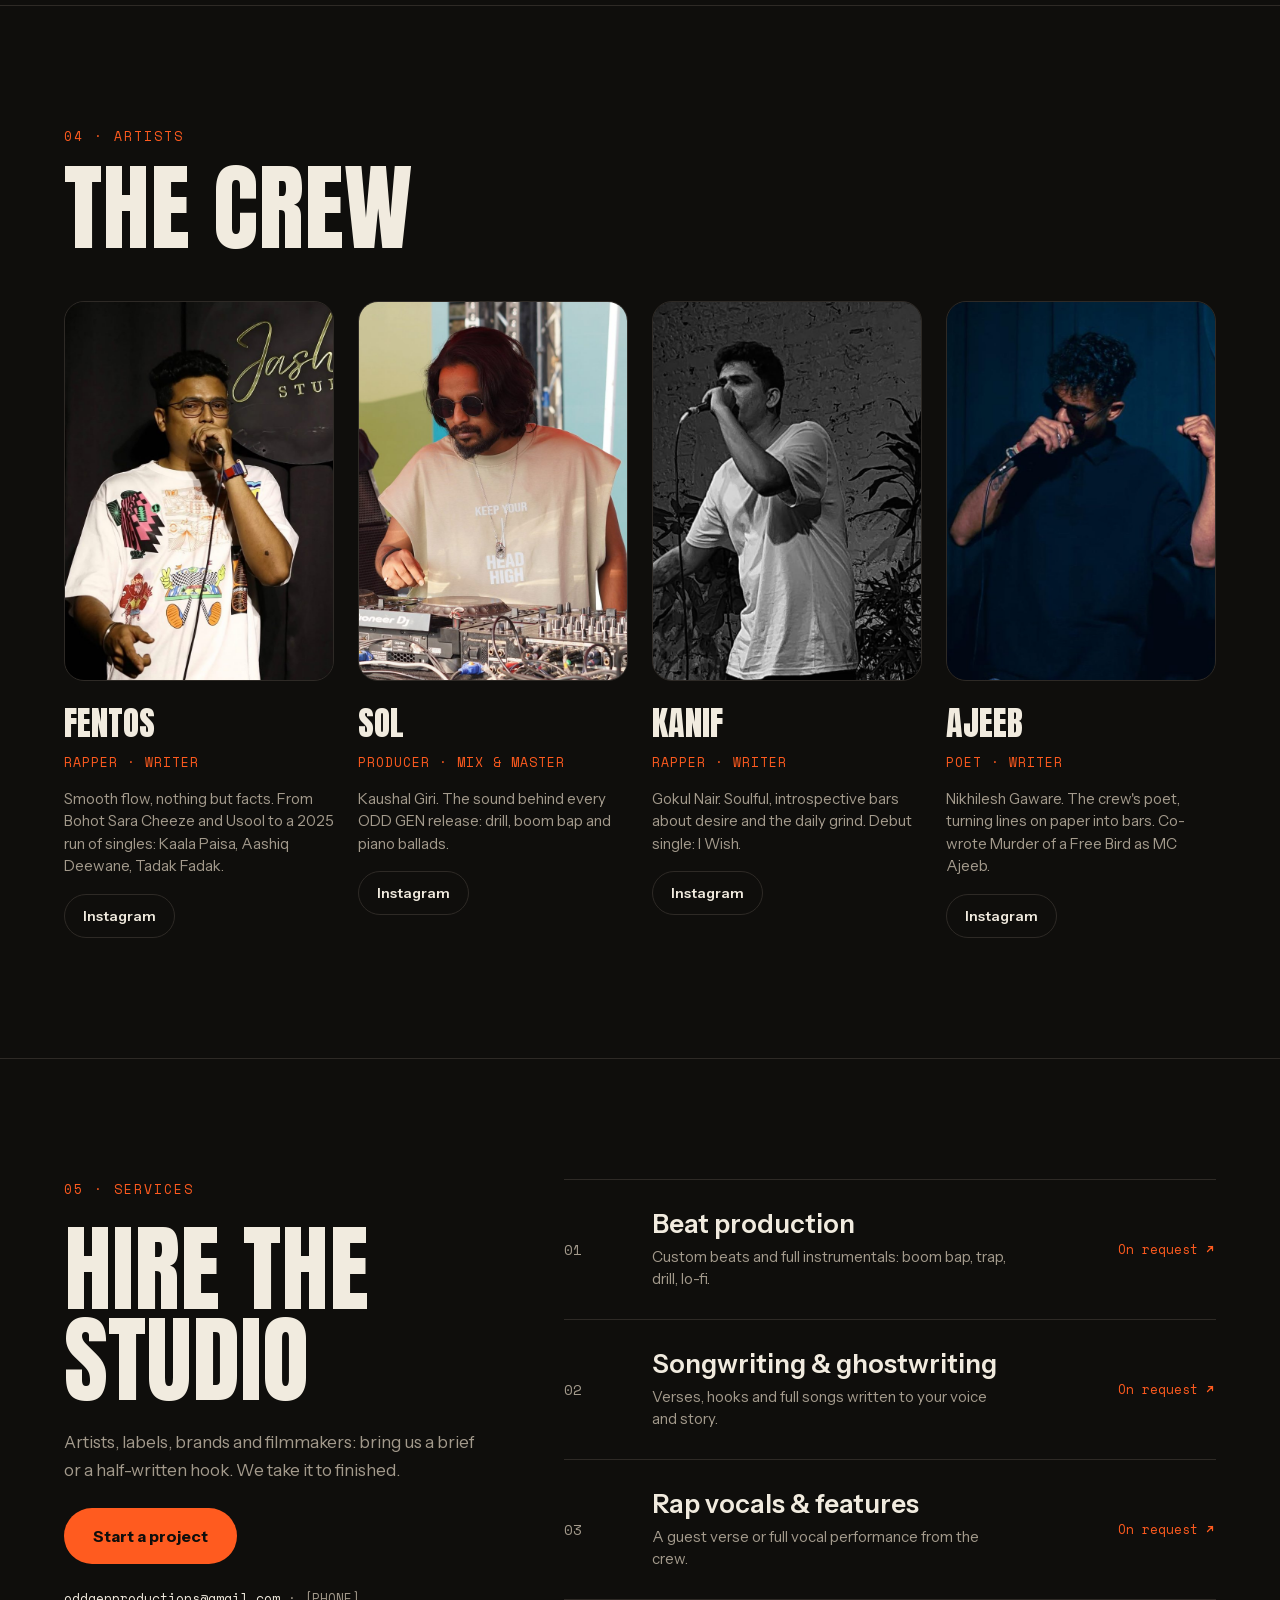
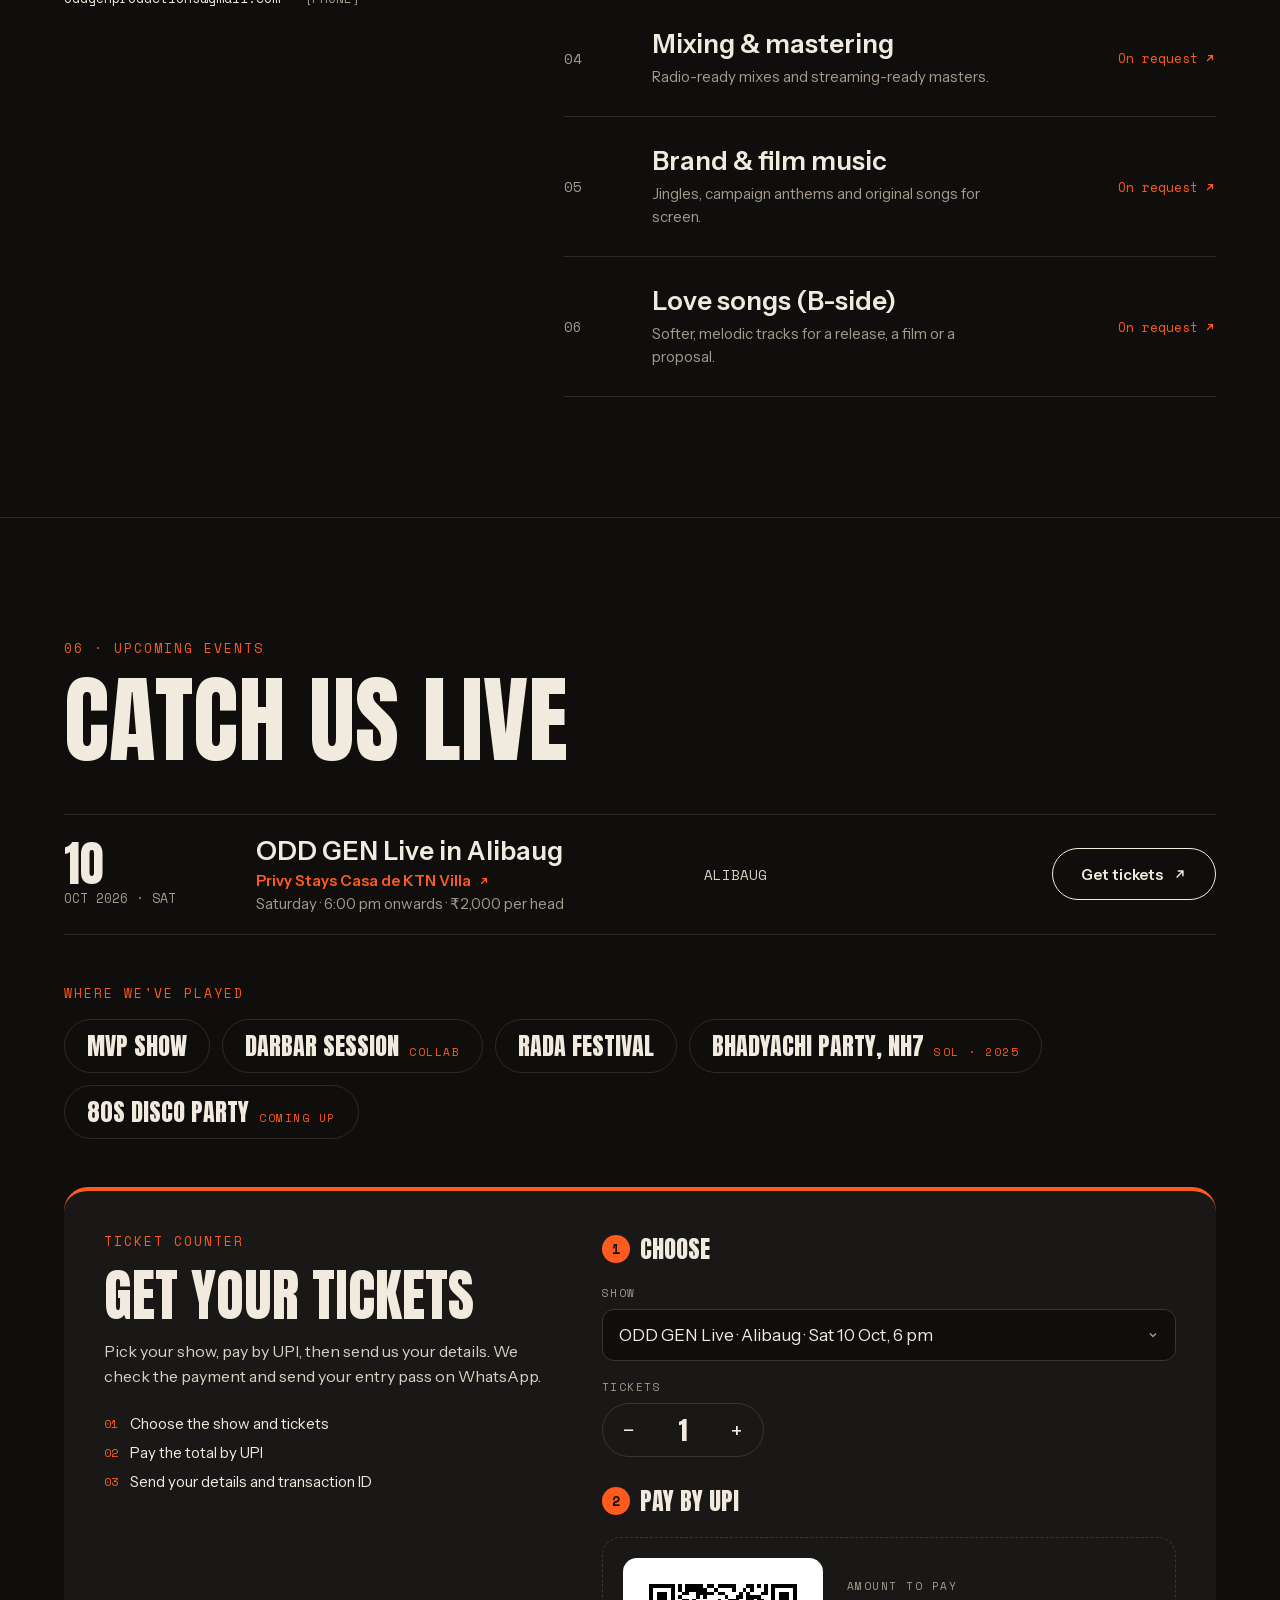
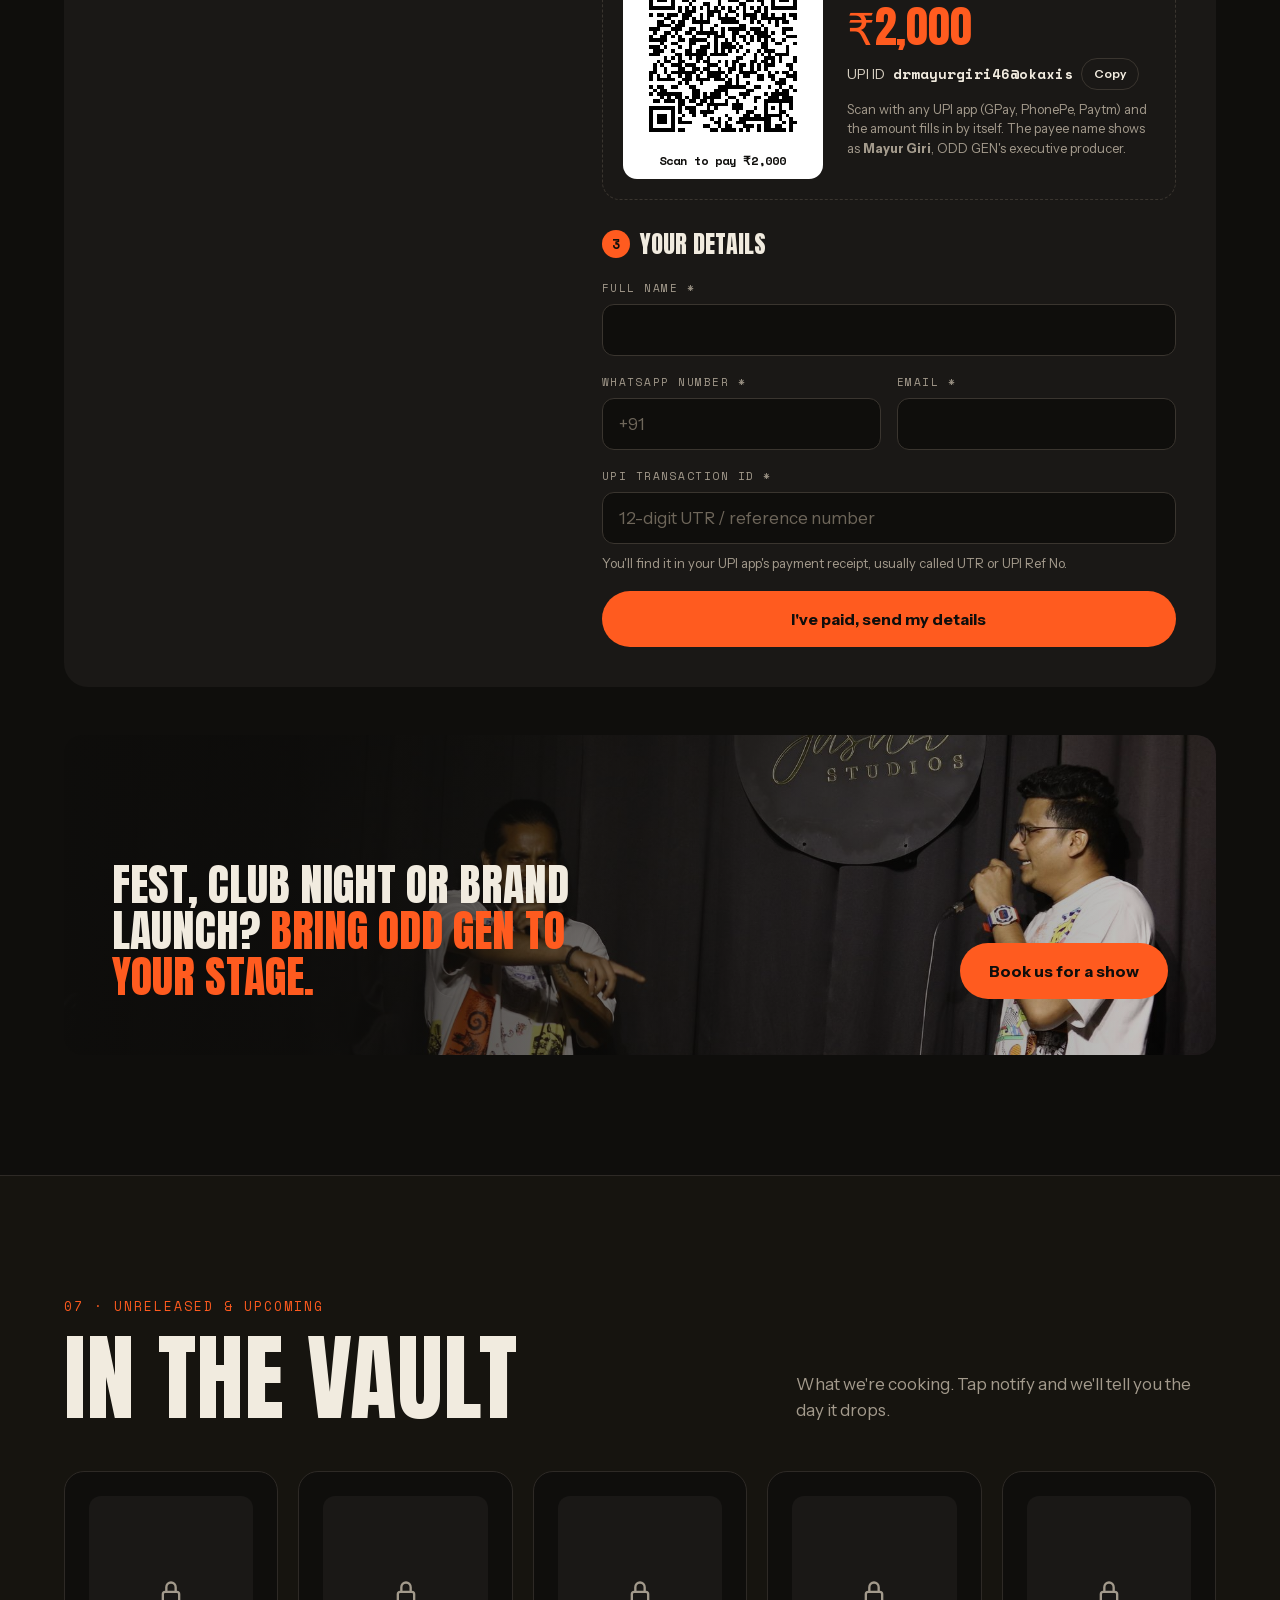
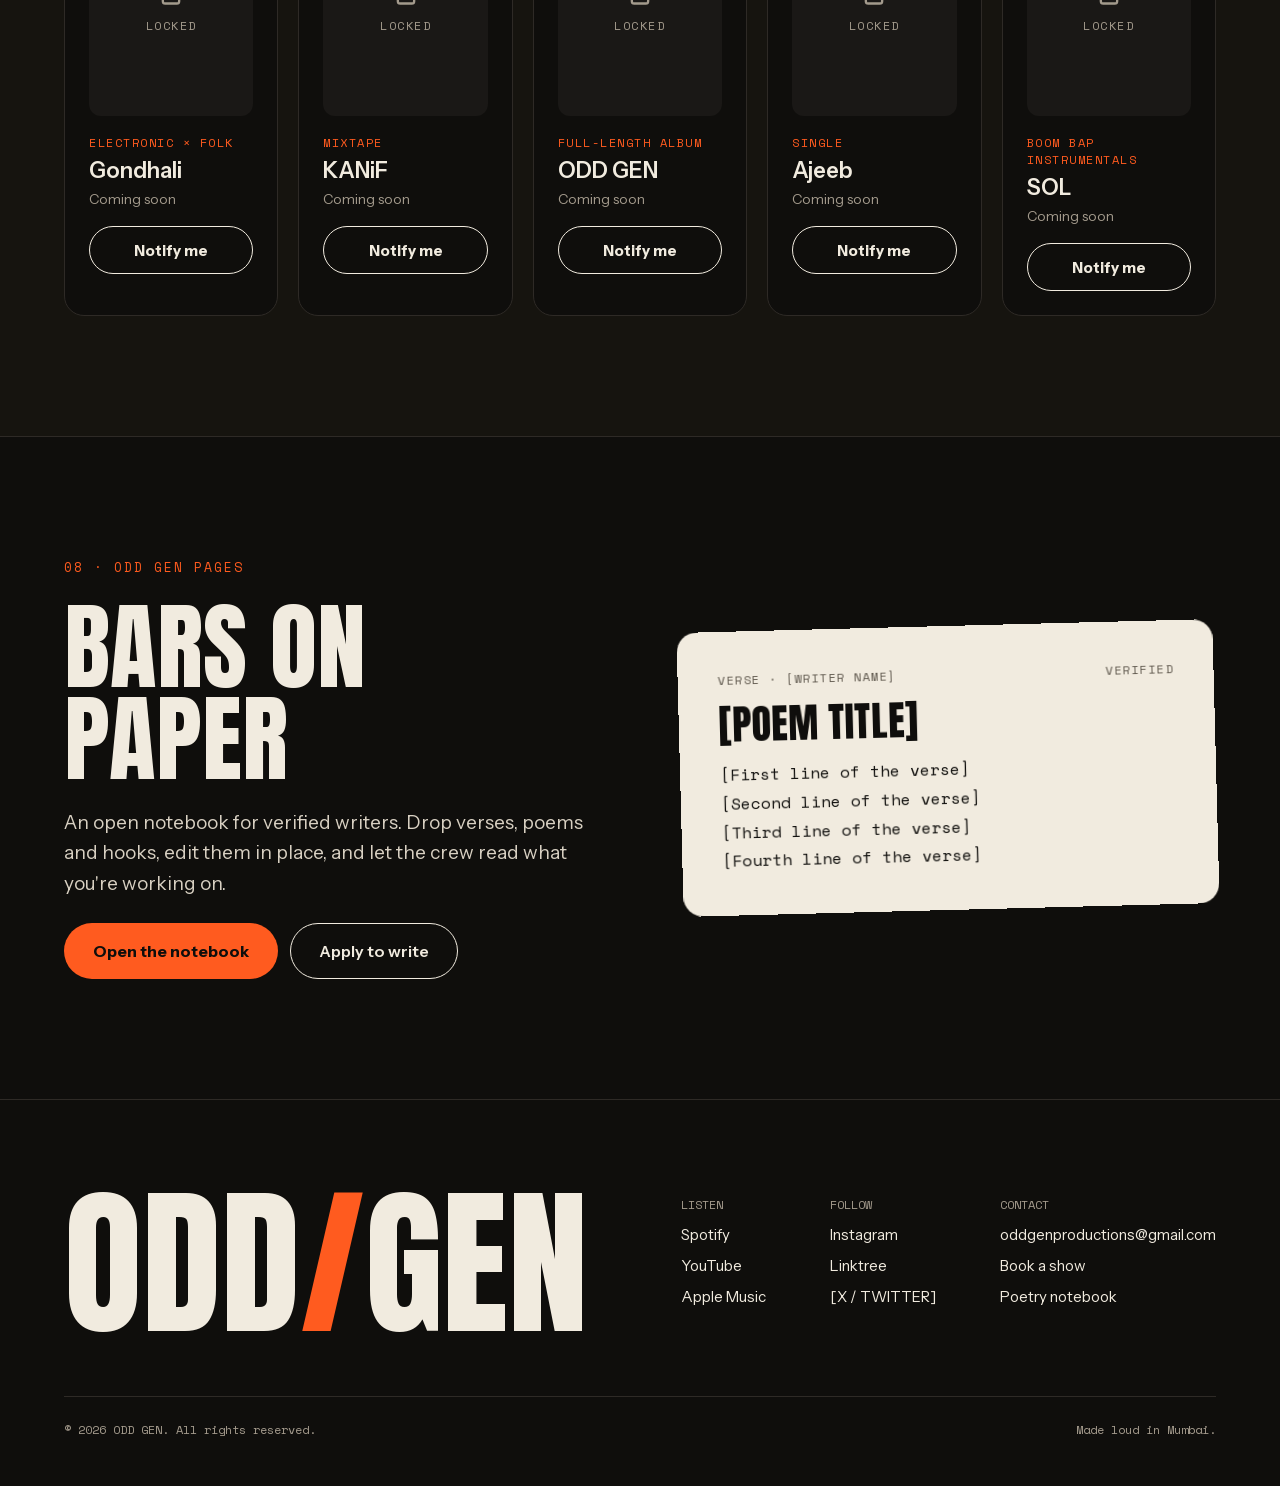
==== commit a423fa99: "Replace UPI app buttons with Save QR and scan-from-gallery steps Opening a UPI app with a pre-filled" ====
--- a/index.html
+++ b/index.html
@@ -23,7 +23,7 @@
 </script>
 <link rel="icon" type="image/png" href="assets/favicon.png">
 <link rel="apple-touch-icon" href="assets/logo-full.png">
-<link rel="stylesheet" href="styles.css?v=202610050042">
+<link rel="stylesheet" href="styles.css?v=202610081132">
 </head>
 <body>
 
@@ -444,7 +444,15 @@
           <div class="tc-amount" id="tk-amount"></div>
           <div class="tc-upi">UPI ID <strong id="tk-upi">drmayurgiri46@okaxis</strong> <button type="button" class="tc-copy" id="tk-copy">Copy</button></div>
           <p class="note">Scan with any UPI app (GPay, PhonePe, Paytm) and the amount fills in by itself. The payee name shows as <strong>Mayur Giri</strong>, ODD GEN's executive producer.</p>
-          <a class="btn btn-ghost tc-upi-app" id="tk-upi-link" href="upi://pay?pa=drmayurgiri46@okaxis&amp;pn=ODD%20GEN&amp;cu=INR">Open UPI app</a>
+          <div class="tc-phone">
+            <div class="tc-amount-label">Paying on this phone?</div>
+            <ol class="tc-phone-steps">
+              <li>Tap <strong>Save QR</strong> (or press and hold the QR to save it)</li>
+              <li>Open GPay, PhonePe, Paytm or BHIM and tap <strong>Scan</strong></li>
+              <li>Choose <strong>upload from gallery</strong> and pick the saved QR</li>
+            </ol>
+            <a class="btn btn-ghost tc-save" id="tk-save" href="assets/upi-qr.png" download="ODD-GEN-tickets-QR.png">Save QR</a>
+          </div>
         </div>
       </div>
 
@@ -546,7 +554,7 @@
   <div class="video-frame"></div>
 </div>
 
-<script src="assets/vendor/qrcode.js?v=202610050042"></script>
-<script src="app.js?v=202610050042"></script>
+<script src="assets/vendor/qrcode.js?v=202610081132"></script>
+<script src="app.js?v=202610081132"></script>
 </body>
 </html>
--- a/styles.css
+++ b/styles.css
@@ -251,8 +251,11 @@
 .tc-upi { font-size: 14px; color: var(--soft); display: flex; align-items: center; gap: 8px; flex-wrap: wrap; }
 .tc-upi strong { font-family: var(--mono); font-size: 14px; color: var(--fg); }
 .tc-copy { height: 32px; padding: 0 12px; border-radius: 999px; border: 1px solid var(--field-line); background: transparent; color: var(--fg); font-size: 12px; font-weight: 600; cursor: pointer; }
-.tc-upi-app { display: none; height: 48px; }
-@media (hover: none) and (pointer: coarse) { .tc-upi-app { display: inline-flex; } }
+.tc-phone { display: none; flex-direction: column; gap: 10px; align-items: flex-start; width: 100%; }
+@media (hover: none) and (pointer: coarse) { .tc-phone { display: flex; } }
+.tc-phone-steps { margin: 0; padding-left: 18px; display: flex; flex-direction: column; gap: 6px; font-size: 14px; line-height: 1.45; color: var(--soft); text-align: left; }
+.tc-save { height: 48px; }
+.tc-qr img { image-rendering: pixelated; }
 .book-strip { margin-top: 48px; padding: 56px 48px; min-height: 320px; border-radius: 20px; display: flex; justify-content: space-between; align-items: flex-end; gap: 24px; background: linear-gradient(90deg, rgba(15,14,12,.92) 0%, rgba(15,14,12,.55) 55%, rgba(15,14,12,.2) 100%), url(assets/live-point.jpg) center 30% / cover; }
 .book-strip p { margin: 0; max-width: 520px; font-family: var(--display); font-size: 44px; line-height: 1.05; text-transform: uppercase; }
 
